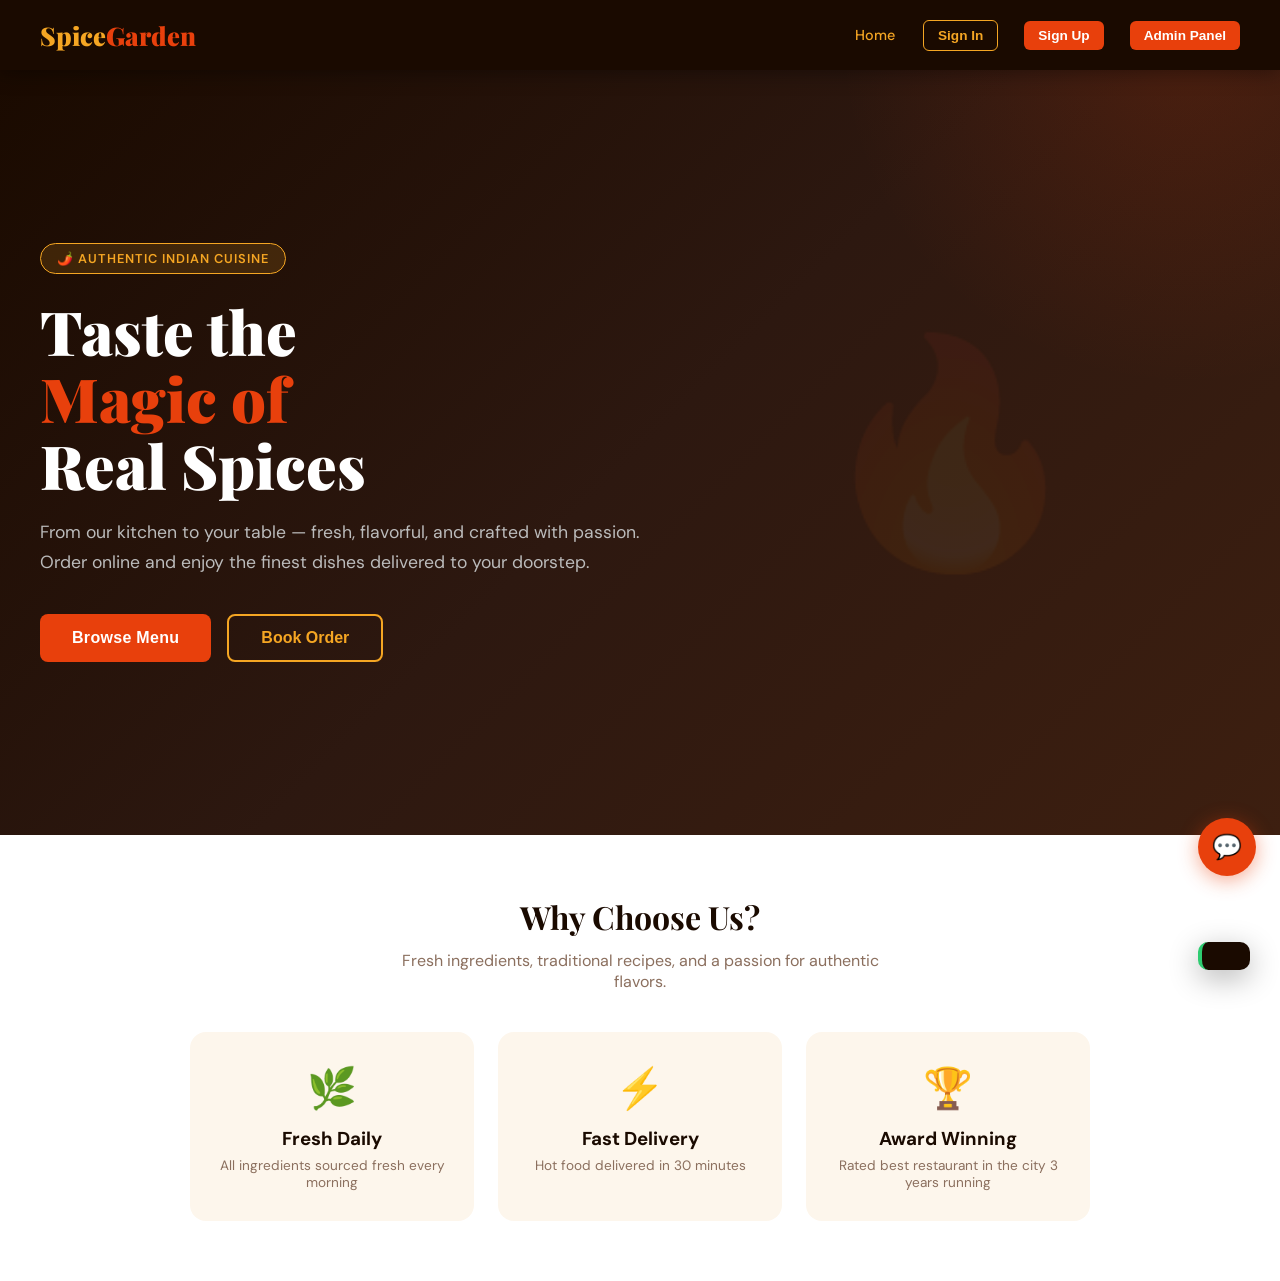
==== index.html @ e22ef355 "Add files via upload" ====
<!DOCTYPE html>
<html lang="en">
<head>
<meta charset="UTF-8">
<meta name="viewport" content="width=device-width, initial-scale=1.0">
<title>Spice Garden Restaurant</title>
<link href="https://fonts.googleapis.com/css2?family=Playfair+Display:wght@400;700;900&family=DM+Sans:wght@300;400;500;600&display=swap" rel="stylesheet">
<!-- ===== SUPABASE ===== -->
<script src="https://cdn.jsdelivr.net/npm/@supabase/supabase-js@2"></script>
<!-- ===== RAZORPAY (Test Mode payments: UPI, Card, Net Banking) ===== -->
<script src="https://checkout.razorpay.com/v1/checkout.js"></script>
<script src="core.js"></script>
<link rel="stylesheet" href="styles.css">

<!-- ===== SUPABASE ALREADY LOADED ABOVE ===== -->

</head>
<body>

<!-- ====== CUSTOMER SITE ====== -->
<div id="customerSite">

  <!-- ===== FLOATING WEB CHAT ===== -->
  <div id="webchatWindow" class="webchat-window">
    <div class="webchat-header">
      <div class="webchat-header-info">
        <div class="webchat-avatar">🌶️</div>
        <div>
          <div class="webchat-title">SpiceGarden Support</div>
          <div class="webchat-sub">● Online — Typically replies in minutes</div>
        </div>
      </div>
      <button class="webchat-close" onclick="toggleWebChat()">✕</button>
    </div>
    <div class="webchat-messages" id="webchatMessages"></div>
    <div class="webchat-input-row" id="webchatInputRow">
      <input type="text" class="webchat-input" id="webchatInput"
        placeholder="Type a message..." onkeydown="if(event.key==='Enter')sendWebChat()">
      <button class="webchat-send" onclick="sendWebChat()">➤</button>
    </div>
  </div>
  <button class="webchat-btn" id="webchatBtn" onclick="toggleWebChat()" title="Chat with us">
    💬
    <span class="webchat-badge" id="webchatBadge"></span>
  </button>
  <nav>
    <div class="logo">Spice<span>Garden</span></div>
    <!-- Mobile hamburger button -->
    <button id="siteNavToggle" onclick="toggleSiteNav()" style="display:none;background:none;border:none;color:var(--gold);font-size:1.6rem;cursor:pointer;padding:4px 8px;line-height:1;">☰</button>
    <div class="nav-links" id="siteNavLinks" style="display:flex;align-items:center;gap:8px;flex-wrap:nowrap;">
      <a onclick="showPage('home');closeSiteNav()" class="active" id="navHome" style="white-space:nowrap;">Home</a>
      <!-- Guest buttons -->
      <div id="navGuestBtns" style="display:flex;align-items:center;gap:6px;flex-wrap:nowrap;">
        <button class="nav-btn" style="background:transparent;border:1px solid var(--gold);color:var(--gold);white-space:nowrap;padding:7px 14px;" onclick="openAuthModal('signin');closeSiteNav()">Sign In</button>
        <button class="nav-btn" style="white-space:nowrap;padding:7px 14px;" onclick="openAuthModal('signup');closeSiteNav()">Sign Up</button>
        <button class="nav-btn" style="white-space:nowrap;padding:7px 14px;" onclick="openAdminLogin();closeSiteNav()">Admin Panel</button>
      </div>
      <!-- Logged in customer -->
      <div id="navCustBtns" style="display:none;align-items:center;gap:6px;flex-wrap:nowrap;">
        <div class="order-nav-wrap" style="position:relative;">
          <button class="nav-btn" onclick="showPage('order');closeSiteNav()" id="navOrder" style="white-space:nowrap;padding:7px 14px;">🛒 Order</button>
          <span class="cart-badge" id="cartBadge">0</span>
        </div>
        <a onclick="showPage('menu');closeSiteNav()" id="navMenu" style="color:var(--gold);cursor:pointer;white-space:nowrap;">Menu</a>
        <a onclick="showPage('support')" id="navSupport" style="color:var(--gold);cursor:pointer;white-space:nowrap;">🎧 Support</a>
        <div class="cust-chip" onclick="showPage('myorders')" style="white-space:nowrap;">
          <span>👤</span><span id="navCustName">Customer</span>
        </div>
        <button class="nav-btn" style="background:transparent;border:1px solid #ccc;color:#ccc;padding:6px 12px;white-space:nowrap;" onclick="custLogout()">Logout</button>
        <button class="nav-btn" style="white-space:nowrap;padding:7px 14px;" onclick="openAdminLogin()">Admin Panel</button>
      </div>
    </div>
  </nav>

  <!-- AUTH MODAL -->
  <div id="authOverlay" style="display:none;" class="auth-overlay" onclick="if(event.target===this)closeAuth()">
    <div class="auth-box">
      <div class="auth-logo">Spice<span>Garden</span> 🌶️</div>
      <p class="auth-sub">Welcome! Please sign in or create an account.</p>
      <div class="auth-tabs">
        <button class="auth-tab active" id="tabSignin" onclick="switchAuthTab('signin')">Sign In</button>
        <button class="auth-tab" id="tabSignup" onclick="switchAuthTab('signup')">Sign Up</button>
      </div>

      <!-- SIGN IN -->
      <div class="auth-form active" id="formSignin">
        <div class="form-group"><label>Mobile Number or Email</label><input type="text" id="siIdentifier" placeholder="Mobile number or email"></div>
        <div class="form-group" style="position:relative;">
          <label>Password</label>
          <input type="password" id="siPassword" placeholder="Your password">
          <span onclick="toggleAuthVis('siPassword',this)" style="position:absolute;right:12px;top:34px;cursor:pointer;">👁️</span>
        </div>
        <div id="siError" style="color:var(--danger);font-size:0.82rem;margin-top:4px;display:none;"></div>
        <div style="text-align:right;margin-bottom:12px;">
          <span onclick="showForgotPassword()" style="color:var(--fire);font-size:0.82rem;cursor:pointer;font-weight:600;">Forgot Password?</span>
        </div>
        <button class="auth-btn" onclick="doCustomerSignIn()">Sign In →</button>
        <div class="auth-link">Don't have an account? <span onclick="switchAuthTab('signup')">Sign Up</span></div>
      </div>

      <!-- FORGOT PASSWORD -->
      <div class="auth-form" id="formForgot">
        <div style="text-align:center;margin-bottom:16px;">
          <div style="font-size:2rem;">🔐</div>
          <div style="font-weight:700;font-size:1rem;margin-top:4px;">Reset Password</div>
          <div style="font-size:0.8rem;color:var(--muted);margin-top:4px;">Enter your registered mobile or email</div>
        </div>

        <!-- Step 1: Find Account -->
        <div id="forgotStep1">
          <div class="form-group">
            <label>Mobile Number or Email</label>
            <input type="text" id="forgotIdentifier" placeholder="Mobile number or email">
          </div>
          <div id="forgotError" style="color:var(--danger);font-size:0.82rem;margin-bottom:8px;display:none;"></div>
          <button class="auth-btn" onclick="forgotFindAccount()">Find Account →</button>
        </div>

        <!-- Step 2: New Password -->
        <div id="forgotStep2" style="display:none;">
          <div style="background:#e8f5e9;border-radius:8px;padding:10px;margin-bottom:14px;font-size:0.82rem;color:#2e7d32;">
            ✅ Account found! Set your new password below.
          </div>
          <div class="form-group" style="position:relative;">
            <label>New Password * (min 6 characters)</label>
            <input type="password" id="forgotNewPass" placeholder="Enter new password">
            <span onclick="toggleAuthVis('forgotNewPass',this)" style="position:absolute;right:12px;top:34px;cursor:pointer;">👁️</span>
          </div>
          <div class="form-group" style="position:relative;">
            <label>Confirm New Password *</label>
            <input type="password" id="forgotConfPass" placeholder="Re-enter new password">
            <span onclick="toggleAuthVis('forgotConfPass',this)" style="position:absolute;right:12px;top:34px;cursor:pointer;">👁️</span>
          </div>
          <div id="forgotStep2Error" style="color:var(--danger);font-size:0.82rem;margin-bottom:8px;display:none;"></div>
          <button class="auth-btn" onclick="forgotResetPassword()">Reset Password →</button>
        </div>

        <div class="auth-link" style="margin-top:12px;">
          <span onclick="switchAuthTab('signin')" style="cursor:pointer;">← Back to Sign In</span>
        </div>
      </div>

      <!-- SIGN UP -->
      <div class="auth-form" id="formSignup">
        <div class="auth-grid">
          <div class="form-group"><label>First Name *</label><input type="text" id="suFirst" placeholder="First name"></div>
          <div class="form-group"><label>Last Name *</label><input type="text" id="suLast" placeholder="Last name"></div>
          <div class="form-group full"><label>Mobile Number *</label><input type="tel" id="suMobile" placeholder="10-digit mobile number"></div>
          <div class="form-group full">
            <label>WhatsApp Number</label>
            <input type="tel" id="suWhatsapp" placeholder="WhatsApp (if different from mobile)">
            <label style="display:flex;align-items:center;gap:6px;margin-top:6px;font-weight:400;font-size:0.82rem;cursor:pointer;">
              <input type="checkbox" id="suSameWA" onchange="if(this.checked)document.getElementById('suWhatsapp').value=document.getElementById('suMobile').value;"> Same as mobile
            </label>
          </div>
          <div class="form-group full"><label>Email ID *</label><input type="email" id="suEmail" placeholder="your@email.com"></div>
          <div class="form-group full">
            <label style="font-weight:700;">🏠 Permanent Address *</label>
          </div>
          <div class="form-group full">
            <label>Address Line *</label>
            <input type="text" id="suAddrLine" placeholder="House no., Street, Area..." 
              style="width:100%;padding:10px;border:2px solid #e8d5c8;border-radius:8px;font-family:inherit;font-size:0.9rem;box-sizing:border-box;">
          </div>
          <div class="form-group">
            <label>Place/Locality *</label>
            <input type="text" id="suAddrPlace" placeholder="Locality/Area"
              style="width:100%;padding:10px;border:2px solid #e8d5c8;border-radius:8px;font-family:inherit;font-size:0.9rem;box-sizing:border-box;">
          </div>
          <div class="form-group">
            <label>City/District *</label>
            <input type="text" id="suAddrCity" placeholder="City or District"
              style="width:100%;padding:10px;border:2px solid #e8d5c8;border-radius:8px;font-family:inherit;font-size:0.9rem;box-sizing:border-box;">
          </div>
          <div class="form-group">
            <label>State *</label>
            <input type="text" id="suAddrState" placeholder="State"
              style="width:100%;padding:10px;border:2px solid #e8d5c8;border-radius:8px;font-family:inherit;font-size:0.9rem;box-sizing:border-box;">
          </div>
          <div class="form-group">
            <label>PIN Code *</label>
            <input type="text" id="suAddrPin" placeholder="6-digit PIN" maxlength="6"
              style="width:100%;padding:10px;border:2px solid #e8d5c8;border-radius:8px;font-family:inherit;font-size:0.9rem;box-sizing:border-box;">
          </div>
          <div class="form-group full">
            <label>Country *</label>
            <input type="text" id="suAddrCountry" value="India"
              style="width:100%;padding:10px;border:2px solid #e8d5c8;border-radius:8px;font-family:inherit;font-size:0.9rem;box-sizing:border-box;">
          </div>
          <input type="hidden" id="suAddress">
          <div class="form-group full" style="position:relative;">
            <label>Password * (min 6 characters)</label>
            <input type="password" id="suPassword" placeholder="Create a password">
            <span onclick="toggleAuthVis('suPassword',this)" style="position:absolute;right:12px;top:34px;cursor:pointer;">👁️</span>
          </div>
          <div class="form-group full" style="position:relative;">
            <label>Confirm Password *</label>
            <input type="password" id="suConfirm" placeholder="Re-enter password">
            <span onclick="toggleAuthVis('suConfirm',this)" style="position:absolute;right:12px;top:34px;cursor:pointer;">👁️</span>
          </div>
        </div>
        <div id="suError" style="color:var(--danger);font-size:0.82rem;margin-top:4px;display:none;"></div>
        <button class="auth-btn" onclick="doCustomerSignUp()">Create Account →</button>
        <div class="auth-link">Already have an account? <span onclick="switchAuthTab('signin')">Sign In</span></div>
      </div>
    </div>
  </div>

  <!-- MY ORDERS PAGE -->
  <div id="myordersPage" class="page">
    <div class="page-header">
      <h2>My Orders</h2>
      <p>Track your current and past orders</p>
    </div>
    <div class="track-wrap" id="myOrdersList"></div>
  </div>

  <!-- SUPPORT PAGE (Customer) -->
  <div id="supportPage" class="page">
    <div class="page-header">
      <h2>🎧 Help & Support</h2>
      <p>Raise a complaint, inquiry or check your existing tickets</p>
    </div>
    <div style="max-width:800px;margin:0 auto;padding:0 20px 40px;">
      <!-- Tabs -->
      <div class="p5-tabs" style="margin-bottom:24px;">
        <button class="p5-tab active" onclick="showCustSupportTab('complaint')" id="custTabComplaint">😤 Complaint</button>
        <button class="p5-tab" onclick="showCustSupportTab('inquiry')" id="custTabInquiry">💬 Inquiry</button>
        <button class="p5-tab" onclick="showCustSupportTab('mytickets')" id="custTabMyTickets">🎫 My Tickets</button>
      </div>

      <!-- COMPLAINT FORM -->
      <div class="p5-sub active" id="custSub-complaint">
        <div class="p5-form-card">
          <h3 style="font-size:1rem;font-weight:700;margin-bottom:4px;">😤 Submit a Complaint</h3>
          <p style="font-size:0.82rem;color:var(--muted);margin-bottom:18px;">Tell us what went wrong — we'll fix it fast.</p>
          <div style="display:grid;gap:14px;">
            <div class="form-group">
              <label>Related Order ID <span style="color:var(--muted);font-weight:400;">(optional)</span></label>
              <select id="compOrderId" class="form-input" style="width:100%;"></select>
            </div>
            <div class="form-group">
              <label>Complaint Type *</label>
              <select id="compType" class="form-input" style="width:100%;">
                <option value="">-- Select Type --</option>
                <option>Wrong Item Delivered</option>
                <option>Missing Item</option>
                <option>Quality Issue</option>
                <option>Late Delivery</option>
                <option>Packaging Issue</option>
                <option>Billing Problem</option>
                <option>Rude Behaviour</option>
                <option>Other</option>
              </select>
            </div>
            <div class="form-group">
              <label>Subject *</label>
              <input type="text" id="compSubject" class="form-input" placeholder="Brief subject..." style="width:100%;">
            </div>
            <div class="form-group">
              <label>Describe your issue *</label>
              <textarea id="compDesc" class="form-input" rows="4" placeholder="Please describe in detail..." style="width:100%;resize:vertical;"></textarea>
            </div>
            <div class="form-group">
              <label>Priority</label>
              <select id="compPriority" class="form-input" style="width:100%;">
                <option value="medium">Medium</option>
                <option value="high">High</option>
                <option value="critical">Critical / Urgent</option>
                <option value="low">Low</option>
              </select>
            </div>
          </div>
          <div style="margin-top:18px;">
            <button onclick="submitCustomerTicket('complaint')" style="background:var(--fire);color:#fff;border:none;padding:12px 28px;border-radius:10px;font-weight:700;cursor:pointer;font-size:0.9rem;width:100%;">🚀 Submit Complaint</button>
          </div>
        </div>
      </div>

      <!-- INQUIRY FORM -->
      <div class="p5-sub" id="custSub-inquiry">
        <div class="p5-form-card">
          <h3 style="font-size:1rem;font-weight:700;margin-bottom:4px;">💬 Send an Inquiry</h3>
          <p style="font-size:0.82rem;color:var(--muted);margin-bottom:18px;">Questions, special requests, or feedback — we're here!</p>
          <div style="display:grid;gap:14px;">
            <div class="form-group">
              <label>Inquiry Type *</label>
              <select id="inqType" class="form-input" style="width:100%;">
                <option value="">-- Select Type --</option>
                <option>Menu Query</option>
                <option>Delivery Query</option>
                <option>Special Request / Customization</option>
                <option>Bulk / Catering Order</option>
                <option>Feedback</option>
                <option>General Query</option>
              </select>
            </div>
            <div class="form-group">
              <label>Subject *</label>
              <input type="text" id="inqSubject" class="form-input" placeholder="What's your query about?" style="width:100%;">
            </div>
            <div class="form-group">
              <label>Message *</label>
              <textarea id="inqDesc" class="form-input" rows="4" placeholder="Type your inquiry..." style="width:100%;resize:vertical;"></textarea>
            </div>
          </div>
          <div style="margin-top:18px;">
            <button onclick="submitCustomerTicket('inquiry')" style="background:#3498db;color:#fff;border:none;padding:12px 28px;border-radius:10px;font-weight:700;cursor:pointer;font-size:0.9rem;width:100%;">📨 Send Inquiry</button>
          </div>
        </div>
      </div>

      <!-- MY TICKETS -->
      <div class="p5-sub" id="custSub-mytickets">
        <div id="custTicketsList"></div>
      </div>
    </div>
  </div>

  <!-- HOME -->
  <div id="homePage" class="page active">
    <div class="hero">
      <div class="hero-content">
        <div class="hero-badge">🌶️ Authentic Indian Cuisine</div>
        <h1>Taste the<br><span>Magic of</span><br>Real Spices</h1>
        <p>From our kitchen to your table — fresh, flavorful, and crafted with passion. Order online and enjoy the finest dishes delivered to your doorstep.</p>
        <div class="hero-btns">
          <button class="btn-primary" onclick="custMenuClick()">Browse Menu</button>
          <button class="btn-outline" onclick="custOrderClick()">Book Order</button>
        </div>
      </div>
    </div>
    <div style="padding:60px 40px; text-align:center; background:#fff;">
      <h2 style="font-family:'Playfair Display',serif;font-size:2rem;margin-bottom:12px;">Why Choose Us?</h2>
      <p style="color:var(--muted);max-width:500px;margin:0 auto 40px;">Fresh ingredients, traditional recipes, and a passion for authentic flavors.</p>
      <div style="display:grid;grid-template-columns:repeat(auto-fit,minmax(200px,1fr));gap:24px;max-width:900px;margin:0 auto;">
        <div style="padding:30px 20px;border-radius:16px;background:var(--cream);">
          <div style="font-size:2.5rem;margin-bottom:12px;">🌿</div>
          <h3 style="font-weight:700;margin-bottom:6px;">Fresh Daily</h3>
          <p style="font-size:0.85rem;color:var(--muted);">All ingredients sourced fresh every morning</p>
        </div>
        <div style="padding:30px 20px;border-radius:16px;background:var(--cream);">
          <div style="font-size:2.5rem;margin-bottom:12px;">⚡</div>
          <h3 style="font-weight:700;margin-bottom:6px;">Fast Delivery</h3>
          <p style="font-size:0.85rem;color:var(--muted);">Hot food delivered in 30 minutes</p>
        </div>
        <div style="padding:30px 20px;border-radius:16px;background:var(--cream);">
          <div style="font-size:2.5rem;margin-bottom:12px;">🏆</div>
          <h3 style="font-weight:700;margin-bottom:6px;">Award Winning</h3>
          <p style="font-size:0.85rem;color:var(--muted);">Rated best restaurant in the city 3 years running</p>
        </div>
      </div>
    </div>
  </div>

  <!-- MENU -->
  <div id="menuPage" class="page">
    <div class="page-header">
      <h2>Our Menu</h2>
      <p>Handcrafted dishes made with love and tradition</p>
    </div>
    <!-- Feature 7: Menu Search Bar -->
    <div style="max-width:700px;margin:0 auto 20px;padding:0 20px;">
      <div style="position:relative;">
        <span style="position:absolute;left:14px;top:50%;transform:translateY(-50%);font-size:1.1rem;">🔍</span>
        <input type="text" id="menuSearchInput" placeholder="Search dishes, e.g. Biryani, Paneer..." oninput="filterMenu()"
          style="width:100%;padding:13px 14px 13px 42px;border:2px solid #e8d5c8;border-radius:12px;font-family:inherit;font-size:0.95rem;box-shadow:0 2px 8px rgba(0,0,0,0.07);transition:border 0.2s;outline:none;"
          onfocus="this.style.borderColor='var(--fire)'" onblur="this.style.borderColor='#e8d5c8'">
      </div>
      <!-- Feature 5: Veg / Non-Veg Filter -->
      <div style="display:flex;gap:8px;margin-top:12px;flex-wrap:wrap;">
        <button onclick="setMenuFilter('all',this)" id="mfAll" style="display:flex;align-items:center;gap:6px;padding:8px 18px;border-radius:20px;border:2px solid var(--fire);background:var(--fire);color:#fff;cursor:pointer;font-weight:700;font-size:0.83rem;font-family:inherit;">🍽️ All</button>
        <button onclick="setMenuFilter('Veg',this)" id="mfVeg" style="display:flex;align-items:center;gap:6px;padding:8px 18px;border-radius:20px;border:2px solid #4caf50;background:#fff;color:#2e7d32;cursor:pointer;font-weight:700;font-size:0.83rem;font-family:inherit;">🟢 Veg</button>
        <button onclick="setMenuFilter('Non-Veg',this)" id="mfNonVeg" style="display:flex;align-items:center;gap:6px;padding:8px 18px;border-radius:20px;border:2px solid #e53935;background:#fff;color:#c62828;cursor:pointer;font-weight:700;font-size:0.83rem;font-family:inherit;">🔴 Non-Veg</button>
        <button onclick="setMenuFilter('bestseller',this)" id="mfBest" style="display:flex;align-items:center;gap:6px;padding:8px 18px;border-radius:20px;border:2px solid var(--gold);background:#fff;color:#b8860b;cursor:pointer;font-weight:700;font-size:0.83rem;font-family:inherit;">⭐ Best Sellers</button>
      </div>
      <!-- Feature 9: Category filter -->
      <div id="menuCatFilters" style="display:flex;gap:6px;margin-top:8px;flex-wrap:wrap;"></div>
    </div>
    <div id="todayMenuBanner"></div>

    <!-- Customer Menu Type Tabs -->
    <div style="display:flex;gap:8px;margin:12px 0;flex-wrap:wrap;">
      <button id="custTab_all" onclick="setCustMenuTab('all')"
        style="padding:9px 20px;border:2px solid var(--fire);border-radius:30px;font-weight:700;cursor:pointer;font-size:0.85rem;background:var(--fire);color:#fff;">
        🍽️ All
      </button>
      <button id="custTab_food" onclick="setCustMenuTab('food')"
        style="padding:9px 20px;border:2px solid #e8d5c8;border-radius:30px;font-weight:700;cursor:pointer;font-size:0.85rem;background:#fff;color:#666;">
        🥘 Food & Beverage
      </button>
      <button id="custTab_liquor" onclick="setCustMenuTab('liquor')"
        style="padding:9px 20px;border:2px solid #e8d5c8;border-radius:30px;font-weight:700;cursor:pointer;font-size:0.85rem;background:#fff;color:#666;">
        🍾 Liquor
      </button>
      <button id="custTab_combo" onclick="setCustMenuTab('combo')"
        style="padding:9px 20px;border:2px solid #e8d5c8;border-radius:30px;font-weight:700;cursor:pointer;font-size:0.85rem;background:#fff;color:#666;">
        🍱 Combo
      </button>
    </div>

    <div id="menuNoResults" style="display:none;text-align:center;padding:50px 20px;color:var(--muted);">
      <div style="font-size:3rem;margin-bottom:12px;">🔍</div>
      <p>No dishes found. Try a different search!</p>
    </div>
    <div class="menu-grid" id="menuGrid"></div>
  </div>

  <!-- ORDER -->
  <div id="orderPage" class="page">
    <div class="page-header">
      <h2>Place Your Order</h2>
      <p>Fill in your details and we'll get it ready</p>
    </div>
    <div class="order-section">
      <div class="cart-summary" id="cartSummary">
        <h3>🛒 Your Order</h3>
        <div id="cartItems"><p style="color:var(--muted);font-size:0.85rem;">No items added yet. Go to Menu to add items.</p></div>
      </div>
      <div class="form-grid">
        <div class="form-group">
          <label>First Name *</label>
          <input type="text" id="custFirstName" class="form-inp" placeholder="Enter first name" style="width:100%;padding:10px 14px;border:2px solid #e8d5c8;border-radius:8px;font-family:inherit;font-size:0.9rem;box-sizing:border-box;">
        </div>
        <div class="form-group">
          <label>Last Name *</label>
          <input type="text" id="custLastName" class="form-inp" placeholder="Enter last name" style="width:100%;padding:10px 14px;border:2px solid #e8d5c8;border-radius:8px;font-family:inherit;font-size:0.9rem;box-sizing:border-box;">
        </div>
        <div class="form-group">
          <label>Mobile Number *</label>
          <input type="tel" id="custMobile" placeholder="10-digit number">
        </div>
        <div class="form-group">
          <label>WhatsApp Number *</label>
          <div style="position:relative;">
            <span style="position:absolute;left:12px;top:50%;transform:translateY(-50%);font-size:1rem;">💬</span>
            <input type="tel" id="custWhatsapp" placeholder="WhatsApp number" style="padding-left:36px;">
          </div>
          <span style="font-size:0.75rem;color:var(--muted);margin-top:2px;">Enter if different from mobile number</span>
          <label style="display:flex;align-items:center;gap:6px;margin-top:6px;font-weight:400;cursor:pointer;">
            <input type="checkbox" id="sameAsMobile" onchange="toggleSameNumber(this)"> Same as mobile number
          </label>
        </div>
        <div class="form-group full">
          <label>Email ID *</label>
          <input type="email" id="custEmail" placeholder="your@email.com">
        </div>
        <div class="form-group">
          <label>Order Type</label>
          <select id="orderType" onchange="handleOrderTypeChange(this.value)">
            <option value="Home Delivery">🚴 Home Delivery</option>
            <option value="Dine-In">🪑 Dine-In</option>
            <option value="Takeaway">🥡 Takeaway</option>
          </select>
        </div>
        <div class="form-group full" id="addressRow">
          <label style="font-weight:700;font-size:0.9rem;">📍 Delivery Address <span style="color:var(--fire);">*</span></label>
          <div style="font-size:0.75rem;color:var(--muted);margin-bottom:8px;">Required for Home Delivery only</div>
          
          <div style="display:grid;grid-template-columns:1fr;gap:10px;">
            <div>
              <label style="font-size:0.82rem;font-weight:600;">Address Line *</label>
              <input type="text" id="custAddrLine" class="form-inp" 
                placeholder="House no., Street, Area..." 
                style="width:100%;padding:10px 14px;border:2px solid #e8d5c8;border-radius:8px;font-family:inherit;font-size:0.9rem;box-sizing:border-box;">
            </div>
            <div style="display:grid;grid-template-columns:1fr 1fr;gap:10px;">
              <div>
                <label style="font-size:0.82rem;font-weight:600;">Place/Locality *</label>
                <input type="text" id="custAddrPlace" class="form-inp"
                  placeholder="Locality/Area"
                  style="width:100%;padding:10px 14px;border:2px solid #e8d5c8;border-radius:8px;font-family:inherit;font-size:0.9rem;box-sizing:border-box;">
              </div>
              <div>
                <label style="font-size:0.82rem;font-weight:600;">City/District *</label>
                <input type="text" id="custAddrCity" class="form-inp"
                  placeholder="City or District"
                  style="width:100%;padding:10px 14px;border:2px solid #e8d5c8;border-radius:8px;font-family:inherit;font-size:0.9rem;box-sizing:border-box;">
              </div>
              <div>
                <label style="font-size:0.82rem;font-weight:600;">State *</label>
                <input type="text" id="custAddrState" class="form-inp"
                  placeholder="State"
                  style="width:100%;padding:10px 14px;border:2px solid #e8d5c8;border-radius:8px;font-family:inherit;font-size:0.9rem;box-sizing:border-box;">
              </div>
              <div>
                <label style="font-size:0.82rem;font-weight:600;">PIN Code *</label>
                <input type="text" id="custAddrPin" class="form-inp"
                  placeholder="6-digit PIN"
                  maxlength="6" pattern="[0-9]{6}"
                  style="width:100%;padding:10px 14px;border:2px solid #e8d5c8;border-radius:8px;font-family:inherit;font-size:0.9rem;box-sizing:border-box;">
              </div>
            </div>
            <div>
              <label style="font-size:0.82rem;font-weight:600;">Country *</label>
              <input type="text" id="custAddrCountry" class="form-inp"
                value="India"
                style="width:100%;padding:10px 14px;border:2px solid #e8d5c8;border-radius:8px;font-family:inherit;font-size:0.9rem;box-sizing:border-box;">
            </div>
          </div>
          <!-- Hidden combined address for backward compatibility -->
          <input type="hidden" id="custAddress">
        </div>

        <!-- DINE-IN BOOKING SECTION -->
        <div class="dine-in-section full" id="dineInSection">
          <div class="dine-in-title">🪑 Table Reservation</div>

          <!-- STEP 1: Date & Guests -->
          <div style="background:#f4f1ee;border-radius:12px;padding:14px;margin-bottom:14px;">
            <div style="font-size:0.78rem;font-weight:700;color:var(--muted);text-transform:uppercase;letter-spacing:0.5px;margin-bottom:10px;">Step 1 — Select Date</div>
            <div style="display:grid;grid-template-columns:1fr 1fr;gap:12px;">
              <div class="form-group" style="margin:0;">
                <label>Date *</label>
                <input type="date" id="dineInDate" class="form-input" min=""
                  onchange="onDineInDateChange()">
              </div>
              <div class="form-group" style="margin:0;">
                <label>No. of Guests *</label>
                <input type="number" id="dineInGuests" placeholder="2" min="1" max="20">
              </div>
              <div class="form-group" style="grid-column:1/-1;margin:0;">
                <label>Special Request</label>
                <input type="text" id="dineInRequest" placeholder="Birthday, Anniversary, Allergy info...">
              </div>
            </div>
          </div>

          <!-- STEP 2: Table Select (show after date) -->
          <div id="dineInStep2" style="display:none;">
            <div style="background:#f4f1ee;border-radius:12px;padding:14px;margin-bottom:14px;">
              <div style="font-size:0.78rem;font-weight:700;color:var(--muted);text-transform:uppercase;letter-spacing:0.5px;margin-bottom:10px;">Step 2 — Select Table</div>
              <!-- Legend -->
              <div class="dine-in-legend" style="margin-bottom:10px;">
                <div class="dine-in-leg"><div class="dine-in-leg-dot" style="background:#4caf50;"></div> Available</div>
                <div class="dine-in-leg"><div class="dine-in-leg-dot" style="background:#f44336;"></div> Unavailable</div>
                <div class="dine-in-leg"><div class="dine-in-leg-dot" style="background:var(--fire);"></div> Selected</div>
              </div>
              <!-- Filter -->
              <div style="display:flex;gap:6px;flex-wrap:wrap;margin-bottom:12px;" id="tableFilterBtns">
                <button onclick="filterTablePicker('all',this)" class="chip active" style="font-size:0.78rem;padding:5px 12px;border-radius:20px;border:1px solid var(--border);background:var(--fire);color:#fff;cursor:pointer;">All</button>
                <button onclick="filterTablePicker('Indoor',this)" class="chip" style="font-size:0.78rem;padding:5px 12px;border-radius:20px;border:1px solid var(--border);background:#fff;color:var(--muted);cursor:pointer;">Indoor</button>
                <button onclick="filterTablePicker('Outdoor',this)" class="chip" style="font-size:0.78rem;padding:5px 12px;border-radius:20px;border:1px solid var(--border);background:#fff;color:var(--muted);cursor:pointer;">Outdoor</button>
                <button onclick="filterTablePicker('VIP',this)" class="chip" style="font-size:0.78rem;padding:5px 12px;border-radius:20px;border:1px solid var(--border);background:#fff;color:var(--muted);cursor:pointer;">VIP</button>
                <button onclick="filterTablePicker('Terrace',this)" class="chip" style="font-size:0.78rem;padding:5px 12px;border-radius:20px;border:1px solid var(--border);background:#fff;color:var(--muted);cursor:pointer;">Terrace</button>
              </div>
              <!-- Table Grid -->
              <div class="table-picker-grid" id="tablePickerGrid">
                <div style="text-align:center;padding:20px;color:var(--muted);grid-column:1/-1;">Select a date first...</div>
              </div>
            </div>
          </div>

          <!-- STEP 3: Time Slot Select (show after table selected) -->
          <div id="dineInStep3" style="display:none;">
            <div style="background:#f4f1ee;border-radius:12px;padding:14px;margin-bottom:14px;">
              <div style="font-size:0.78rem;font-weight:700;color:var(--muted);text-transform:uppercase;letter-spacing:0.5px;margin-bottom:10px;">Step 3 — Select Time Slot</div>
              <div id="timeSlotPicker"></div>
            </div>
          </div>

          <!-- Summary -->
          <div id="selectedTableInfo" style="display:none;background:#fff3e0;border-radius:12px;padding:14px;border:2px solid var(--fire);margin-top:8px;">
            <div style="font-weight:700;color:var(--fire);margin-bottom:8px;">✅ Reservation Summary</div>
            <div id="selectedTableDetail" style="font-size:0.85rem;color:var(--dark);"></div>
          </div>

          <!-- Hidden fields for order submission -->
          <input type="hidden" id="dineInTime" value="">
        </div>

        <div class="form-group" id="paymentMethodRow">
          <label>💳 Payment Method</label>
          <div style="display:grid;grid-template-columns:1fr 1fr;gap:8px;margin-top:6px;" id="payMethodCards">
            <label onclick="selectPayMethod('Cash on Delivery',this)" style="display:flex;align-items:center;gap:10px;padding:12px;border:2px solid #e8d5c8;border-radius:10px;cursor:pointer;transition:all 0.2s;background:#fff;" id="pm-cash">
              <span style="font-size:1.5rem;">💵</span>
              <div><div style="font-weight:700;font-size:0.88rem;">Cash</div><div style="font-size:0.72rem;color:var(--muted);">Pay on delivery</div></div>
            </label>
            <label onclick="selectPayMethod('UPI',this)" style="display:flex;align-items:center;gap:10px;padding:12px;border:2px solid #e8d5c8;border-radius:10px;cursor:pointer;transition:all 0.2s;background:#fff;" id="pm-upi">
              <span style="font-size:1.5rem;">📱</span>
              <div><div style="font-weight:700;font-size:0.88rem;">UPI</div><div style="font-size:0.72rem;color:var(--muted);">GPay, PhonePe, Paytm</div></div>
            </label>
            <label onclick="selectPayMethod('Card',this)" style="display:flex;align-items:center;gap:10px;padding:12px;border:2px solid #e8d5c8;border-radius:10px;cursor:pointer;transition:all 0.2s;background:#fff;" id="pm-card">
              <span style="font-size:1.5rem;">💳</span>
              <div><div style="font-weight:700;font-size:0.88rem;">Card</div><div style="font-size:0.72rem;color:var(--muted);">Debit / Credit Card</div></div>
            </label>
            <label onclick="selectPayMethod('Net Banking',this)" style="display:flex;align-items:center;gap:10px;padding:12px;border:2px solid #e8d5c8;border-radius:10px;cursor:pointer;transition:all 0.2s;background:#fff;" id="pm-netbanking">
              <span style="font-size:1.5rem;">🏦</span>
              <div><div style="font-weight:700;font-size:0.88rem;">Net Banking</div><div style="font-size:0.72rem;color:var(--muted);">Online bank transfer</div></div>
            </label>
          </div>
          <input type="hidden" id="payMethod" value="Cash on Delivery">
        </div>
        <!-- Liquor Restriction Banner -->
        <div id="liquorHomeDeliveryBanner" style="display:none;background:#fce4ec;border:2px solid #ef9a9a;border-radius:10px;padding:12px 16px;margin-bottom:8px;">
          <div style="font-weight:800;color:#c62828;font-size:0.9rem;margin-bottom:4px;">🚫 Liquor Home Delivery Restricted</div>
          <div style="font-size:0.82rem;color:#b71c1c;line-height:1.5;">
            Home Delivery of liquor is not available in your region.<br>
            Liquor requests in Special Instructions will not be accepted either.<br>
            For a liquor order, choose <strong>Takeaway or Dine-In</strong>.
          </div>
        </div>

        <div class="form-group full">
          <label>Special Instructions</label>
          <textarea id="custNote" placeholder="Allergies, spice level, special requests..."
            oninput="checkLiquorInNote(this.value)"></textarea>
          <div id="liquorNoteWarn" style="display:none;color:#c62828;font-size:0.78rem;font-weight:600;margin-top:4px;">
            ⚠️ A liquor request in special instructions is not allowed for Home Delivery.
          </div>
        </div>
      </div>
      <button class="submit-order" onclick="submitOrder()">🚀 Place Order</button>
    </div>
  </div>
</div>

<!-- ====== ADMIN LOGIN ====== -->
<div id="adminLoginPage" style="display:none;">
  <div class="admin-login">
    <div class="login-box">
      <h2>Admin Panel</h2>
      <p>Sign in to manage your restaurant</p>
      <div class="form-group">
        <label>Username</label>
        <input type="text" id="loginUser" placeholder="Enter username">
      </div>
      <div class="form-group">
        <label>Password</label>
        <input type="password" id="loginPass" placeholder="Enter password">
      </div>
      <button class="login-btn" onclick="doLogin()">Sign In</button>
      <p style="text-align:center;margin-top:14px;font-size:0.82rem;"><a href="forgot-password.html" style="color:var(--fire);font-weight:600;text-decoration:none;">🔐 Forgot Password?</a></p>
      <p style="margin-top:16px;font-size:0.8rem;color:var(--muted);cursor:pointer;" onclick="showCustomerSite()">← Back to Website</p>
    </div>
  </div>
</div>

<!-- ====== ADMIN DASHBOARD ====== -->
<div id="adminDashboard" style="display:none;">
  <!-- Mobile sidebar overlay -->
  <div class="sidebar-overlay" id="sidebarOverlay" onclick="closeMobileSidebar()"></div>

  <div class="dashboard">
    <!-- Sidebar -->
    <div class="sidebar admin-sidebar" id="adminSidebar">
      <!-- Mobile close button -->
      <button onclick="closeMobileSidebar()" style="display:none;position:absolute;top:10px;right:10px;background:none;border:none;font-size:1.4rem;cursor:pointer;color:var(--muted);" class="mobile-close-btn">✕</button>
      <div class="sidebar-logo">
        Spice<span style="color:var(--fire);">Garden</span>
        <small id="sidebarRole">Admin Panel</small>
      </div>
      <div class="sidebar-menu">
        <div class="sidebar-item active" onclick="showDash('overview')" id="siOverview">
          <span class="icon">📊</span> Overview
        </div>
        <div class="sidebar-item" onclick="showDash('orders')" id="siOrders">
          <span class="icon">🧾</span> Orders
          <span class="notif" id="pendingCount">0</span>
        </div>
        <div class="sidebar-item" onclick="showDash('customers')" id="siCustomers">
          <span class="icon">👥</span> Customers
        </div>
        <div class="sidebar-item" id="siStaff" onclick="showDash('staff')" style="position:relative;">
          <span class="icon">👨‍💼</span> Staff Access
          <span id="pendingStaffBadge" class="notif" style="display:none;background:var(--warning);color:var(--dark);">0</span>
        </div>
        <div class="sidebar-item" id="siMyTeam" onclick="showDash('myteam')" style="display:none;">
          <span class="icon">👥</span> My Team
        </div>
        <div class="sidebar-item" id="siMenu" onclick="showDash('menuMgmt')">
          <span class="icon">🍽️</span> Menu Mgmt
        </div>
        <div class="sidebar-item" id="siInventory" onclick="showDash('inventory')">
          <span class="icon">📦</span> Inventory
        </div>
        <div class="sidebar-item" id="siKDS" onclick="showDash('kds')">
          <span class="icon">🖥️</span> Kitchen Display
          <span class="notif" id="kdsNewBadge" style="display:none;">0</span>
        </div>
        <div class="sidebar-item" id="siTable" onclick="showDash('table')">
          <span class="icon">🪑</span> Table Management
          <span class="notif" id="tableReservBadge" style="display:none;">0</span>
        </div>
        <div class="sidebar-item" id="siEvents" onclick="showDash('events')">
          <span class="icon">🎉</span> Events & Banquets
          <span class="notif" id="eventReminderBadge" style="display:none;">0</span>
        </div>
        <div class="sidebar-item" id="siReports" onclick="showDash('reports')">
          <span class="icon">📊</span> Reports
        </div>
        <div class="sidebar-item" id="siCoupons" onclick="showDash('coupons')">
          <span class="icon">🎟️</span> Coupons
        </div>
        <div class="sidebar-item" id="siLoyalty" onclick="showDash('loyalty')">
          <span class="icon">⭐</span> Loyalty Points
        </div>
        <div class="sidebar-item" id="siAttendance" onclick="showDash('attendance')">
          <span class="icon">🕐</span> Attendance
        </div>
        <div class="sidebar-item" id="siEmpPerf" onclick="showDash('empPerf')">
          <span class="icon">🏆</span> Performance
        </div>
        <div class="sidebar-item" id="siTaskHistory" onclick="showDash('taskHistory')">
          <span class="icon">📋</span> Task History
        </div>
        <div class="sidebar-item" id="siTaskLoad" onclick="showDash('taskLoad')">
          <span class="icon">⚖️</span> Task Load
        </div>
        <div class="sidebar-item" id="siKpi" onclick="showDash('kpi')">
          <span class="icon">📊</span> KPI Dashboard
        </div>
        <div class="sidebar-item" id="siSchedule" onclick="showDash('schedule')">
          <span class="icon">🗓️</span> Staff Scheduling
        </div>
        <div class="sidebar-item" id="siBudget" onclick="showDash('budget')">
          <span class="icon">💰</span> Budget Control
        </div>
        <div class="sidebar-item" id="siAutoReport" onclick="showDash('autoReport')">
          <span class="icon">📋</span> Auto Reports
        </div>
        <div class="sidebar-item" id="siSettings" onclick="showDash('settings')">
          <span class="icon">⚙️</span> Settings
        </div>
        <div class="sidebar-item" id="siSupport" onclick="showDash('support')">
          <span class="icon">🎧</span> Support
          <span id="supportBadge" style="display:none;background:var(--danger);color:#fff;font-size:0.65rem;font-weight:800;padding:1px 6px;border-radius:10px;margin-left:auto;"></span>
        </div>
      </div>
      <div class="sidebar-item" id="siChangePassword" onclick="showDash('password')" style="margin-top:auto;">
        <span class="icon">🔐</span> Change Password
      </div>
      <div class="sidebar-logout" onclick="doLogout()">
        <span>🚪</span> Logout
      </div>
    </div>

    <!-- Main -->
    <div class="main-content">
      <div class="dash-header">
        <div style="display:flex;align-items:center;gap:12px;">
          <!-- Mobile menu toggle -->
          <button class="mobile-menu-btn" onclick="openMobileSidebar()" title="Menu">☰</button>
          <div>
            <h1 id="dashTitle">Dashboard Overview</h1>
            <p id="dashSubtitle">Welcome back! Here is what is happening today.</p>
          </div>
        </div>
        <div class="user-chip">
          <span class="dot"></span>
          <span id="loggedUserChip">Admin</span>
        </div>
      </div>

      <!-- OVERVIEW -->
      <div class="dash-section active" id="sec-overview">
        <div class="stats-grid">
          <div class="stat-card orange">
            <div class="stat-icon">🧾</div>
            <div class="stat-num" id="statTotal">0</div>
            <div class="stat-label">Total Orders</div>
          </div>
          <div class="stat-card gold">
            <div class="stat-icon">⏳</div>
            <div class="stat-num" id="statPending">0</div>
            <div class="stat-label">Pending Orders</div>
          </div>
          <div class="stat-card green">
            <div class="stat-icon">✅</div>
            <div class="stat-num" id="statDelivered">0</div>
            <div class="stat-label">Delivered</div>
          </div>
          <div class="stat-card blue">
            <div class="stat-icon">👥</div>
            <div class="stat-num" id="statCustomers">0</div>
            <div class="stat-label">Customers</div>
          </div>
        </div>
        <div class="table-card">
          <div class="table-head">
            <h3>Recent Orders</h3>
          </div>
          <div style="overflow-x:scroll; overflow-y:auto; max-height:60vh; -webkit-overflow-scrolling:touch;">
            <table id="recentOrdersTable" style="min-width:650px; width:100%; border-collapse:collapse;">
              <colgroup>
                <col style="width:55px">  <!-- S.No. -->
                <col style="width:120px"> <!-- Order ID -->
                <col style="width:150px"> <!-- Customer -->
                <col style="width:200px"> <!-- Items -->
                <col style="width:100px"> <!-- Amount -->
                <col style="width:120px"> <!-- Status -->
              </colgroup>
              <thead style="position:sticky; top:0; z-index:3; background:#faf7f4;">
                <tr>
                  <th style="position:sticky;left:0;z-index:4;background:#faf7f4;border-right:2px solid #e8d5c8;text-align:center;">S.No.</th>
                  <th>Order ID</th><th>Customer</th><th>Items</th><th>Amount</th><th>Status</th>
                </tr>
              </thead>
              <tbody id="recentOrdersBody"></tbody>
            </table>
          </div>
        </div>
      </div>

      <!-- ORDERS -->
      <div class="dash-section" id="sec-orders">
        <div class="filter-bar" style="flex-wrap:wrap;gap:8px;">
          <input type="text" id="orderSearch" placeholder="🔍 Search by name, ID..." oninput="renderOrders()" style="flex:1;min-width:160px;">
          <select id="orderFilter" onchange="renderOrders()">
            <option value="">All Status</option>
            <option>Pending</option><option>Confirmed</option><option>Preparing</option>
            <option>Ready</option><option>Delivered</option><option>Cancelled</option>
          </select>
          <select id="orderTypeFilter" onchange="renderOrders()" style="padding:9px 12px;border:2px solid #e8d5c8;border-radius:8px;font-family:inherit;font-size:0.88rem;">
            <option value="">All Types</option>
            <option value="Home Delivery">🚴 Home Delivery</option>
            <option value="Takeaway">🥡 Takeaway</option>
            <option value="Dine-In">🪑 Dine-In</option>
            <option value="Walk-In">🚶 Walk-In</option>
          </select>
          <select id="orderDateFilter" onchange="handleOrderDateFilter()" style="padding:9px 12px;border:2px solid #e8d5c8;border-radius:8px;font-family:inherit;font-size:0.88rem;">
            <option value="">All Dates</option>
            <option value="today">📅 Today</option>
            <option value="week">📆 This Week</option>
            <option value="month">🗓️ This Month</option>
            <option value="custom">🔧 Custom Range</option>
          </select>
          <button onclick="exportOrdersCSV()" style="background:#27ae60;color:#fff;border:none;padding:9px 16px;border-radius:8px;font-size:0.83rem;font-weight:700;cursor:pointer;">📥 Export CSV</button>
          <button onclick="exportOrdersPDF()" style="background:#c0392b;color:#fff;border:none;padding:9px 16px;border-radius:8px;font-size:0.83rem;font-weight:700;cursor:pointer;">📄 Export PDF</button>
          <label style="background:#1565c0;color:#fff;border:none;padding:9px 16px;border-radius:8px;font-size:0.83rem;font-weight:700;cursor:pointer;">
            📤 Import CSV
            <input type="file" accept=".csv" onchange="importOrdersCSV(event)" style="display:none;">
          </label>
        </div>
        <div id="customDateRange" style="display:none;background:#fff8e1;border:1px solid #ffe082;border-radius:8px;padding:10px 14px;margin-bottom:10px;flex-wrap:wrap;gap:10px;align-items:center;">
          <label style="font-size:0.82rem;font-weight:600;">From: <input type="date" id="orderDateFrom" onchange="renderOrders()" style="padding:6px 10px;border:2px solid #e8d5c8;border-radius:6px;font-family:inherit;margin-left:4px;"></label>
          <label style="font-size:0.82rem;font-weight:600;">To: <input type="date" id="orderDateTo" onchange="renderOrders()" style="padding:6px 10px;border:2px solid #e8d5c8;border-radius:6px;font-family:inherit;margin-left:4px;"></label>
        </div>
        <!-- WORKFLOW ACTION BAR -->
        <div style="display:flex;gap:8px;flex-wrap:wrap;margin-bottom:14px;padding:12px 0;">
          <button onclick="openDistributeOrdersModal()" style="background:#7b1fa2;color:#fff;border:none;padding:9px 16px;border-radius:8px;font-weight:700;cursor:pointer;font-size:0.83rem;">📋 Distribute Orders</button>
          <button onclick="openDelegateAuthorityModal()" style="background:#1565c0;color:#fff;border:none;padding:9px 16px;border-radius:8px;font-weight:700;cursor:pointer;font-size:0.83rem;">👑 Delegate Authority</button>
          <button onclick="openNotificationsPanel()" style="position:relative;background:#f57c00;color:#fff;border:none;padding:9px 16px;border-radius:8px;font-weight:700;cursor:pointer;font-size:0.83rem;">
            🔔 Notifications <span id="notifBadge" style="display:none;position:absolute;top:-6px;right:-6px;background:#c62828;color:#fff;font-size:0.65rem;font-weight:800;width:18px;height:18px;border-radius:50%;align-items:center;justify-content:center;">0</span>
          </button>
        </div>
        <!-- DELIVERY BOYS PANEL -->
        <div style="background:#fff;border-radius:14px;padding:16px;box-shadow:0 2px 12px rgba(0,0,0,0.07);margin-bottom:18px;">
          <div style="display:flex;justify-content:space-between;align-items:center;margin-bottom:12px;">
            <h3 style="font-size:1rem;font-weight:700;">🚴 Delivery Boys <span style="font-size:0.72rem;color:var(--muted);font-weight:400;">(Max 5 tasks per boy · Auto-assign by radius)</span></h3>
            <button onclick="openAddDeliveryBoyModal()" style="background:var(--fire);color:#fff;border:none;padding:7px 14px;border-radius:8px;font-weight:700;cursor:pointer;font-size:0.82rem;">+ Add Boy</button>
          </div>
          <div id="deliveryBoysGrid" style="display:grid;grid-template-columns:repeat(auto-fill,minmax(260px,1fr));gap:10px;"></div>
        </div>
        <div class="table-card">
          <div class="table-head">
            <h3>All Orders</h3>
            <div style="display:flex;align-items:center;gap:8px;">
              <span style="font-size:0.8rem;color:var(--muted);" id="orderCount"></span>
              <button onclick="openColumnManager('orders')" 
                style="background:#e8f0fe;color:#1565c0;border:1px solid #90caf9;padding:5px 12px;border-radius:8px;font-size:0.78rem;font-weight:700;cursor:pointer;">
                ⚙️ Columns
              </button>
            </div>
          </div>
          <div style="overflow-x:scroll; overflow-y:auto; max-height:60vh; -webkit-overflow-scrolling:touch;">
            <table style="min-width:1100px; width:100%; border-collapse:collapse;">
              <colgroup>
                <col style="width:55px">  <!-- S.No. frozen -->
                <col style="width:120px"> <!-- Order ID -->
                <col style="width:150px"> <!-- Customer -->
                <col style="width:120px"> <!-- Mobile -->
                <col style="width:200px"> <!-- Items -->
                <col style="width:90px">  <!-- Total -->
                <col style="width:110px"> <!-- Type -->
                <col style="width:110px"> <!-- Date -->
                <col style="width:130px"> <!-- Status -->
                <col style="width:200px"> <!-- Actions -->
              </colgroup>
              <thead id="ordersTableHead" style="position:sticky; top:0; z-index:3; background:#faf7f4;">
                <tr>
                  <th style="position:sticky; left:0; z-index:4; background:#faf7f4; border-right:2px solid #e8d5c8; text-align:center;">S.No.</th>
                  <th>Order ID</th><th>Customer</th><th>Mobile</th><th>Items</th><th>Total</th><th>Type</th><th>Date</th><th>Status</th><th>Actions</th>
                </tr>
              </thead>
              <tbody id="ordersTableBody"></tbody>
            </table>
          </div>
        </div>
      </div>

      <!-- CUSTOMERS -->
      <div class="dash-section" id="sec-customers">
        <div class="filter-bar" style="flex-wrap:wrap;gap:8px;">
          <input type="text" id="custSearch" placeholder="🔍 Search customers..." oninput="renderCustomers()" style="flex:1;min-width:160px;">
          <select id="custStatusFilter" onchange="renderCustomers()" style="padding:9px 12px;border:2px solid #e8d5c8;border-radius:8px;font-family:inherit;font-size:0.88rem;">
            <option value="">All Customers</option>
            <option value="active">✅ Active</option>
            <option value="blocked">🚫 Blocked</option>
          </select>
          <button onclick="openCustClassSettings()" style="background:#3498db;color:#fff;border:none;padding:9px 14px;border-radius:8px;font-size:0.82rem;font-weight:700;cursor:pointer;">🎖️ Classifications</button>
        </div>
        <div class="table-card">
          <div class="table-head">
            <h3>Customer Records</h3>
            <div style="display:flex;gap:6px;flex-wrap:wrap;align-items:center;">
              <button onclick="openColumnManager('customers')" 
                style="background:#e8f0fe;color:#1565c0;border:1px solid #90caf9;padding:5px 12px;border-radius:8px;font-size:0.78rem;font-weight:700;cursor:pointer;">
                ⚙️ Columns
              </button>
              <button onclick="exportCustomersCSV()" style="background:#27ae60;color:#fff;border:none;padding:6px 14px;border-radius:8px;font-size:0.8rem;font-weight:700;cursor:pointer;">📥 Export</button>
              <button onclick="exportCustomersPDF()" style="background:#c0392b;color:#fff;border:none;padding:6px 14px;border-radius:8px;font-size:0.8rem;font-weight:700;cursor:pointer;">📄 PDF</button>
              <label style="background:#1565c0;color:#fff;border:none;padding:6px 14px;border-radius:8px;font-size:0.8rem;font-weight:700;cursor:pointer;">
                📤 Import
                <input type="file" accept=".csv" onchange="importCustomersCSV(event)" style="display:none;">
              </label>
              <button onclick="setCustPeriod('')" id="custPeriodAll"
                style="padding:6px 14px;border-radius:20px;border:2px solid var(--fire);background:var(--fire);color:#fff;font-weight:700;font-size:0.8rem;cursor:pointer;">
                All
              </button>
              <button onclick="setCustPeriod('weekly')" id="custPeriodWeekly"
                style="padding:6px 14px;border-radius:20px;border:2px solid #e8d5c8;background:#fff;font-weight:700;font-size:0.8rem;cursor:pointer;">
                📅 Weekly
              </button>
              <button onclick="setCustPeriod('monthly')" id="custPeriodMonthly"
                style="padding:6px 14px;border-radius:20px;border:2px solid #e8d5c8;background:#fff;font-weight:700;font-size:0.8rem;cursor:pointer;">
                🗓️ Monthly
              </button>
              <button onclick="setCustPeriod('yearly')" id="custPeriodYearly"
                style="padding:6px 14px;border-radius:20px;border:2px solid #e8d5c8;background:#fff;font-weight:700;font-size:0.8rem;cursor:pointer;">
                📈 Yearly
              </button>
            </div>
          </div>
          <div style="overflow-x:scroll; overflow-y:auto; max-height:60vh; -webkit-overflow-scrolling:touch;">
            <table style="min-width:1000px; width:100%; border-collapse:collapse;">
              <colgroup>
                <col style="width:55px">  <!-- S.No. frozen -->
                <col style="width:160px"> <!-- Name -->
                <col style="width:120px"> <!-- Mobile -->
                <col style="width:170px"> <!-- Email -->
                <col style="width:80px">  <!-- Orders -->
                <col style="width:110px"> <!-- Total Spent -->
                <col style="width:100px"> <!-- Class -->
                <col style="width:100px"> <!-- Status -->
                <col style="width:120px"> <!-- Action -->
              </colgroup>
              <thead id="customersTableHead" style="position:sticky; top:0; z-index:3; background:#faf7f4;">
                <tr>
                  <th style="position:sticky; left:0; z-index:4; background:#faf7f4; border-right:2px solid #e8d5c8; text-align:center;">S.No.</th>
                  <th>Name</th><th>Mobile</th><th>Email</th><th>Orders</th><th>Total Spent</th><th>Class</th><th>Status</th><th>Action</th>
                </tr>
              </thead>
              <tbody id="customersTableBody"></tbody>
            </table>
          </div>
        </div>
      </div>

      <!-- STAFF -->
      <div class="dash-section" id="sec-staff">
        <div style="display:flex;justify-content:space-between;align-items:center;margin-bottom:12px;flex-wrap:wrap;gap:10px;">
          <p style="color:var(--muted);font-size:0.9rem;">Manage staff accounts and their permissions</p>
          <div style="display:flex;gap:8px;">
            <button onclick="openManageTemplates()" style="background:#f0f7ff;color:#1a6fa8;border:2px solid #bee3f8;padding:9px 16px;border-radius:8px;font-weight:700;cursor:pointer;font-size:0.83rem;">📋 Templates</button>
            <button class="add-staff-btn" onclick="openAddStaff()" id="addStaffHeaderBtn">+ Add Staff</button>
          </div>
        </div>
        <div id="staffSecurityNote" style="display:none;background:#fff3e0;border:1px solid #ffe082;border-radius:8px;padding:10px 14px;margin-bottom:16px;font-size:0.82rem;color:#e65100;">
          🔒 <b>Note:</b> You can only manage other staff members. Your own profile will not appear here nor can you change your own permissionsr own permissions.
        </div>
        <!-- Pending Approvals Section -->
        <div id="pendingApprovalSection" style="display:none;margin-bottom:20px;">
          <div style="background:#fff;border-radius:12px;overflow:hidden;box-shadow:0 2px 12px rgba(0,0,0,0.08);border-left:4px solid var(--warning);">
            <div style="padding:14px 18px;background:#fff8e1;display:flex;align-items:center;justify-content:space-between;">
              <div style="display:flex;align-items:center;gap:10px;">
                <span style="font-size:1.2rem;">⏳</span>
                <div>
                  <div style="font-weight:700;font-size:0.95rem;">Pending Approvals</div>
                  <div style="font-size:0.78rem;color:var(--muted);">These employees are awaiting approval</div>
                </div>
              </div>
              <span id="pendingCountBadge" style="background:var(--warning);color:#fff;padding:4px 12px;border-radius:20px;font-weight:700;font-size:0.85rem;">0</span>
            </div>
            <div id="pendingStaffList" style="padding:14px 18px;"></div>
          </div>
        </div>
        <div class="staff-grid" id="staffGrid"></div>
      </div>

      <!-- PASSWORD RESET -->
      <div class="dash-section" id="sec-password">
        <div style="max-width:460px;margin:0 auto;">
          <div class="table-card" style="padding:32px;">
            <!-- User info -->
            <div style="display:flex;align-items:center;gap:14px;margin-bottom:24px;padding-bottom:20px;border-bottom:1px solid #f0ebe5;">
              <div style="width:52px;height:52px;border-radius:50%;background:var(--fire);display:flex;align-items:center;justify-content:center;color:#fff;font-size:1.4rem;font-weight:700;" id="passUserAvatar">A</div>
              <div>
                <div style="font-weight:700;font-size:1rem;" id="passUserName">Admin</div>
                <div style="font-size:0.8rem;color:var(--muted);" id="passUserRole">Administrator</div>
              </div>
            </div>

            <h3 style="font-family:Playfair Display,serif;font-size:1.4rem;margin-bottom:6px;">🔐 Change Password</h3>
            <p style="color:var(--muted);font-size:0.85rem;margin-bottom:24px;">Update your login password</p>

            <!-- Success message -->
            <div id="passSuccessMsg" style="display:none;background:#e8f5e9;border:1px solid #a5d6a7;border-radius:8px;padding:12px 16px;margin-bottom:16px;font-size:0.88rem;color:#2e7d32;">
              ✅ Password updated successfully! Please use your new password next time.
            </div>

            <div class="form-group" style="margin-bottom:16px;">
              <label>Current Password *</label>
              <div style="position:relative;">
                <input type="password" id="oldPass" placeholder="Enter current password">
                <span onclick="togglePassVis('oldPass',this)" style="position:absolute;right:12px;top:50%;transform:translateY(-50%);cursor:pointer;font-size:1rem;">👁️</span>
              </div>
            </div>
            <div class="form-group" style="margin-bottom:16px;">
              <label>New Password *</label>
              <div style="position:relative;">
                <input type="password" id="newPass" placeholder="Minimum 6 characters">
                <span onclick="togglePassVis('newPass',this)" style="position:absolute;right:12px;top:50%;transform:translateY(-50%);cursor:pointer;font-size:1rem;">👁️</span>
              </div>
            </div>
            <div class="form-group" style="margin-bottom:8px;">
              <label>New Password Confirm *</label>
              <div style="position:relative;">
                <input type="password" id="confirmPass" placeholder="Re-enter new password">
                <span onclick="togglePassVis('confirmPass',this)" style="position:absolute;right:12px;top:50%;transform:translateY(-50%);cursor:pointer;font-size:1rem;">👁️</span>
              </div>
            </div>

            <!-- Password strength -->
            <div id="passStrength" style="margin-bottom:20px;font-size:0.78rem;"></div>

            <button onclick="changePassword()" style="width:100%;background:var(--fire);color:#fff;border:none;padding:14px;border-radius:10px;font-size:1rem;font-weight:700;cursor:pointer;transition:background 0.2s;">
              🔐 Update Password
            </button>

            <p style="font-size:0.78rem;color:var(--muted);text-align:center;margin-top:14px;">
              You will need to log in again after changing password
            </p>

            <!-- Security Question Setup -->
            <div style="margin-top:28px;padding-top:20px;border-top:1px solid #f0ebe5;">
              <p style="font-size:0.9rem;font-weight:700;margin-bottom:4px;">🛡️ Security Question Setup</p>
              <p style="font-size:0.8rem;color:var(--muted);margin-bottom:16px;">Set a security question for password recovery</p>
              <div class="form-group" style="margin-bottom:14px;">
                <label>Choose Security Question</label>
                <select id="secQuestion">
                  <option value="">-- Select a question --</option>
                  <option>What is your mother's maiden name?</option>
                  <option>What was the name of your first school?</option>
                  <option>What was your first pet's name?</option>
                  <option>What is your best friend's name?</option>
                  <option>What is your favourite food?</option>
                  <option>What is your birth city?</option>
                </select>
              </div>
              <div class="form-group" style="margin-bottom:16px;">
                <label>Youka Answer</label>
                <input type="text" id="secAnswer" placeholder="Write your answer (remember it)">
              </div>
              <button onclick="saveSecurityQuestion()" style="width:100%;background:var(--dark);color:#fff;border:none;padding:12px;border-radius:10px;font-size:0.9rem;font-weight:700;cursor:pointer;">
                🛡️ Save Security Question
              </button>
              <div id="secQSavedMsg" style="display:none;margin-top:10px;background:#e8f5e9;border-radius:8px;padding:10px;font-size:0.82rem;color:#2e7d32;text-align:center;">
                ✅ Security question saved successfully!
              </div>
            </div>
          </div>
        </div>
      </div>

      <!-- TABLE MANAGEMENT -->
      <div class="dash-section" id="sec-table">
        <div class="tbl-wrap">

          <!-- Sub Tabs -->
          <div class="tbl-sub-tabs" style="display:flex;flex-wrap:wrap;gap:8px;align-items:center;">
            <button class="tbl-sub-tab active" onclick="showTblTab('floor',this)" id="tblBtn-floor">🗺️ Floor Plan</button>
            <button class="tbl-sub-tab" onclick="showTblTab('reservations',this)" id="tblBtn-reservations">📅 Reservations</button>
            <button class="tbl-sub-tab" onclick="showTblTab('setup',this)" id="tblBtn-setup">⚙️ Table Setup</button>
            <button class="tbl-sub-tab" onclick="showTblTab('reports',this)" id="tblBtn-reports">📊 Reports</button>
            <button onclick="openPhoneOrderModal()" style="margin-left:auto;background:#1565c0;color:#fff;border:none;padding:9px 16px;border-radius:8px;font-weight:700;cursor:pointer;font-size:0.85rem;">📞 Phone Order</button>
          </div>

          <!-- FLOOR PLAN -->
          <div class="tbl-section active" id="tbl-floor">
            <div class="tbl-stats" style="margin-bottom:14px;">
              <div class="tbl-stat"><div class="tbl-stat-num" id="tblTotalCount">0</div><div class="tbl-stat-lbl">Total</div></div>
              <div class="tbl-stat"><div class="tbl-stat-num" style="color:#4caf50;" id="tblAvailCount">0</div><div class="tbl-stat-lbl">Available</div></div>
              <div class="tbl-stat"><div class="tbl-stat-num" style="color:#f44336;" id="tblOccupCount">0</div><div class="tbl-stat-lbl">Occupied</div></div>
              <div class="tbl-stat"><div class="tbl-stat-num" style="color:#ff9800;" id="tblReservCount">0</div><div class="tbl-stat-lbl">Reserved</div></div>
              <div class="tbl-stat"><div class="tbl-stat-num" style="color:#2196f3;" id="tblCleanCount">0</div><div class="tbl-stat-lbl">Cleaning</div></div>
            </div>
            <div class="tbl-legend">
              <div class="tbl-leg-item"><span class="tbl-status-dot dot-available"></span>Available</div>
              <div class="tbl-leg-item"><span class="tbl-status-dot dot-occupied"></span>Occupied</div>
              <div class="tbl-leg-item"><span class="tbl-status-dot dot-reserved"></span>Reserved</div>
              <div class="tbl-leg-item"><span class="tbl-status-dot dot-cleaning"></span>Cleaning</div>
            </div>
            <div class="floor-grid" id="floorGrid"></div>
          </div>

          <!-- RESERVATIONS -->
          <div class="tbl-section" id="tbl-reservations">
            <div style="display:flex;justify-content:space-between;align-items:center;margin-bottom:16px;flex-wrap:wrap;gap:10px;">
              <h3 style="font-size:1rem;font-weight:700;">Reservations</h3>
              <div style="display:flex;gap:8px;flex-wrap:wrap;align-items:center;">
                <button onclick="openColumnManager('reservations')" 
                  style="background:#e8f0fe;color:#1565c0;border:1px solid #90caf9;padding:5px 12px;border-radius:8px;font-size:0.78rem;font-weight:700;cursor:pointer;">
                  ⚙️ Columns
                </button>
  <button onclick="clearCancelledReservations()" style="background:#ff9800;color:#fff;border:none;padding:7px 14px;border-radius:8px;font-weight:700;cursor:pointer;font-size:0.82rem;">🗑️ Clear Cancelled</button>
  <button onclick="clearAllReservations()" style="background:#c62828;color:#fff;border:none;padding:7px 14px;border-radius:8px;font-weight:700;cursor:pointer;font-size:0.82rem;">⚠️ Clear All</button>
  <button class="inv-add-btn" onclick="openTblModal('reservation')">+ New Reservation</button>
</div>
            </div>
            <div class="table-card">
              <div style="overflow-x:scroll; overflow-y:auto; max-height:60vh; -webkit-overflow-scrolling:touch;">
                <table style="min-width:900px; width:100%; border-collapse:collapse;">
                  <colgroup>
                    <col style="width:55px">  <!-- S.No. -->
                    <col style="width:100px"> <!-- Date -->
                    <col style="width:80px">  <!-- Time -->
                    <col style="width:140px"> <!-- Guest -->
                    <col style="width:110px"> <!-- Phone -->
                    <col style="width:80px">  <!-- Table -->
                    <col style="width:70px">  <!-- Guests -->
                    <col style="width:110px"> <!-- Status -->
                    <col style="width:160px"> <!-- Notes -->
                    <col style="width:130px"> <!-- Actions -->
                  </colgroup>
                  <thead id="reservTableHead" style="position:sticky; top:0; z-index:3; background:#faf7f4;">
                    <tr>
                      <th style="position:sticky;left:0;z-index:4;background:#faf7f4;border-right:2px solid #e8d5c8;text-align:center;">S.No.</th>
                      <th>Date</th><th>Time</th><th>Guest</th><th>Phone</th><th>Table</th><th>Guests</th><th>Status</th><th>Notes</th><th>Actions</th>
                    </tr>
                  </thead>
                  <tbody id="reservTableBody"></tbody>
                </table>
              </div>
            </div>
          </div>

          <!-- TABLE SETUP -->
          <div class="tbl-section" id="tbl-setup">
            <div style="display:flex;justify-content:space-between;align-items:center;margin-bottom:16px;flex-wrap:wrap;gap:10px;">
              <div>
                <h3 style="font-size:1rem;font-weight:700;">Table Setup</h3>
                <p style="font-size:0.82rem;color:var(--muted);">Add, edit or delete tables</p>
              </div>
              <button class="inv-add-btn" onclick="openTblModal('setup')">+ Add Table</button>
            </div>
            <div class="table-card">
              <div style="overflow-x:scroll; overflow-y:auto; max-height:60vh; -webkit-overflow-scrolling:touch;">
                <table style="min-width:650px; width:100%; border-collapse:collapse;">
                  <colgroup>
                    <col style="width:55px">  <!-- S.No. -->
                    <col style="width:100px"> <!-- Table No. -->
                    <col style="width:90px">  <!-- Capacity -->
                    <col style="width:90px">  <!-- Shape -->
                    <col style="width:110px"> <!-- Section -->
                    <col style="width:110px"> <!-- Status -->
                    <col style="width:130px"> <!-- Actions -->
                  </colgroup>
                  <thead style="position:sticky; top:0; z-index:3; background:#faf7f4;">
                    <tr>
                      <th style="position:sticky;left:0;z-index:4;background:#faf7f4;border-right:2px solid #e8d5c8;text-align:center;">S.No.</th>
                      <th>Table No.</th><th>Capacity</th><th>Shape</th><th>Section</th><th>Status</th><th>Actions</th>
                    </tr>
                  </thead>
                  <tbody id="setupTableBody"></tbody>
                </table>
              </div>
            </div>
          </div>

          <!-- REPORTS -->
          <div class="tbl-section" id="tbl-reports">
            <div style="display:grid;grid-template-columns:repeat(auto-fill,minmax(200px,1fr));gap:16px;margin-bottom:20px;" id="tblReportCards"></div>
            <div class="table-card" id="tblReportDetail" style="display:none;">
              <div class="table-head">
                <h3 id="tblReportTitle">Report</h3>
                <button onclick="document.getElementById('tblReportDetail').style.display='none'" style="background:none;border:none;cursor:pointer;color:var(--muted);">✕</button>
              </div>
              <div class="table-wrap"><table><thead id="tblReportHead"></thead><tbody id="tblReportBody"></tbody></table></div>
            </div>
          </div>

        </div>
      </div>

      <!-- EVENTS & BANQUETS -->
      <div class="dash-section" id="sec-events">
        <div id="eventReminderBanner" style="display:none;background:#fff3e0;border:2px solid #ffb74d;border-radius:10px;padding:14px 18px;margin-bottom:16px;"></div>

        <div style="display:flex;flex-wrap:wrap;gap:8px;align-items:center;margin-bottom:16px;">
          <button class="tbl-sub-tab active" onclick="showEventsTab('list',this)" id="evBtn-list">📋 All Events</button>
          <button class="tbl-sub-tab" onclick="showEventsTab('zones',this)" id="evBtn-zones">🏢 Zones Setup</button>
          <button class="tbl-sub-tab" onclick="showEventsTab('blocklist',this)" id="evBtn-blocklist">🚫 Client Blocklist</button>
          <button class="tbl-sub-tab" onclick="showEventsTab('reports',this)" id="evBtn-reports">📊 Reports</button>
          <button onclick="openNewEventModal()" style="margin-left:auto;background:var(--fire);color:#fff;border:none;padding:10px 18px;border-radius:8px;font-weight:700;cursor:pointer;">+ New Event</button>
        </div>

        <!-- ALL EVENTS LIST -->
        <div class="tbl-section active" id="ev-list">
          <div class="table-head"><h3>📋 All Events</h3></div>
          <div style="overflow-x:auto;">
            <table class="data-table">
              <thead><tr><th>Event</th><th>Client</th><th>Date</th><th>Category</th><th>Zone</th><th>Guests</th><th>Status</th><th>Total</th><th>Actions</th></tr></thead>
              <tbody id="eventsTableBody"></tbody>
            </table>
          </div>
        </div>

        <!-- ZONES SETUP -->
        <div class="tbl-section" id="ev-zones">
          <div class="table-head" style="display:flex;justify-content:space-between;align-items:center;">
            <h3>🏢 Floors &amp; Sections</h3>
            <button onclick="openZoneModal()" style="background:var(--fire);color:#fff;border:none;padding:8px 16px;border-radius:8px;font-weight:700;cursor:pointer;">+ Add Floor</button>
          </div>
          <p style="font-size:0.8rem;color:var(--muted);margin-top:4px;">Add a floor first, then divide it into as many sections as you need (e.g. 2, 4, 8).</p>
          <div id="zonesListWrap" style="margin-top:14px;"></div>
        </div>

        <!-- CLIENT BLOCKLIST -->
        <div class="tbl-section" id="ev-blocklist">
          <div class="table-head"><h3>🚫 Client Blocklist</h3></div>
          <div style="overflow-x:auto;">
            <table class="data-table">
              <thead><tr><th>Client</th><th>Mobile</th><th>Reason</th><th>Blocked At</th><th>Blocked By</th><th>Status</th><th>Actions</th></tr></thead>
              <tbody id="blocklistTableBody"></tbody>
            </table>
          </div>
        </div>

        <!-- REPORTS -->
        <div class="tbl-section" id="ev-reports">
          <div class="table-head"><h3>📊 Event Reports</h3></div>
          <div id="eventReportsWrap" style="display:grid;grid-template-columns:repeat(auto-fill,minmax(200px,1fr));gap:14px;margin-top:12px;"></div>
        </div>
      </div>

      <!-- KDS -->
      <div class="dash-section" id="sec-kds">
        <div class="kds-wrap">
          <!-- Top Bar -->
          <div class="kds-topbar">
            <div style="display:flex;align-items:center;gap:16px;">
              <div>
                <div class="kds-clock" id="kdsClock">00:00:00</div>
                <div style="font-size:0.7rem;color:#555;margin-top:1px;" id="kdsDate"></div>
              </div>
              <div class="kds-stats">
                <div class="kds-stat red">🔴 <span id="kdsNewCount">0</span> New</div>
                <div class="kds-stat yellow">🟡 <span id="kdsPreparingCount">0</span> Preparing</div>
                <div class="kds-stat green">🟢 <span id="kdsReadyCount">0</span> Ready</div>
              </div>
            </div>
            <div class="kds-controls">
              <button class="kds-btn active" onclick="toggleKDSStation('all')" id="kdsStationAll">📋 All</button>
              <button class="kds-btn" onclick="toggleKDSStation('food')" id="kdsStationFood">🍽️ Food</button>
              <button class="kds-btn" onclick="toggleKDSStation('beverage')" id="kdsStationBeverage">🥤 Beverage</button>
              <button class="kds-btn" onclick="toggleKDSSound()" id="kdsSoundBtn">🔔 Sound ON</button>
              <button class="kds-btn" onclick="loadKDS()" title="Refresh">🔄</button>
            </div>
          </div>
          <!-- Filter Bar -->
          <div class="kds-filter-bar">
            <button class="kds-filter-btn active" onclick="filterKDS('all',this)">All Orders</button>
            <button class="kds-filter-btn" onclick="filterKDS('New',this)">🔴 New</button>
            <button class="kds-filter-btn" onclick="filterKDS('Preparing',this)">🟡 Preparing</button>
            <button class="kds-filter-btn" onclick="filterKDS('Ready',this)">🟢 Ready</button>
            <button class="kds-filter-btn" onclick="filterKDS('Dine-In',this)">🪑 Dine-In</button>
            <button class="kds-filter-btn" onclick="filterKDS('Takeaway',this)">🥡 Takeaway</button>
            <button class="kds-filter-btn" onclick="filterKDS('Home Delivery',this)">🚴 Delivery</button>
            <input class="kds-search" type="text" placeholder="🔍 Order ID search..." id="kdsSearchInput" oninput="loadKDS()">
          </div>
          <!-- Orders Grid -->
          <div class="kds-grid" id="kdsGrid">
            <div class="kds-empty"><div class="kds-empty-icon">🍽️</div><p style="color:#555;">No active orders</p></div>
          </div>
          <!-- History -->
          <div style="margin-top:20px;border-top:1px solid #222;padding-top:16px;">
            <div style="display:flex;justify-content:space-between;align-items:center;margin-bottom:10px;">
              <p style="color:#555;font-size:0.82rem;font-weight:700;">📋 RECENT HISTORY</p>
              <input class="kds-search" type="text" placeholder="Search..." id="kdsHistorySearch" oninput="renderKDSHistory()" style="width:180px;flex:none;">
            </div>
            <div id="kdsHistoryList"></div>
          </div>
        </div>
      </div>

      <!-- MY TEAM -->
      <div class="dash-section" id="sec-myteam">
        <div style="margin-bottom:20px;">
          <p style="color:var(--muted);font-size:0.9rem;">Staff members who report to you</p>
        </div>

        <!-- Team Stats -->
        <div style="display:grid;grid-template-columns:repeat(auto-fit,minmax(150px,1fr));gap:14px;margin-bottom:24px;" id="myTeamStats"></div>

        <!-- Team Members List -->
        <div id="myTeamList"></div>

        <!-- Team Attendance Today -->
        <div style="background:#fff;border-radius:14px;padding:18px;border:2px solid #f0e6dc;margin-top:20px;">
          <h4 style="font-size:0.9rem;font-weight:700;margin-bottom:14px;">📅 Team Attendance Today</h4>
          <div id="myTeamAttendance"></div>
        </div>

        <!-- Team Tasks -->
        <div style="background:#fff;border-radius:14px;padding:18px;border:2px solid #f0e6dc;margin-top:20px;">
          <h4 style="font-size:0.9rem;font-weight:700;margin-bottom:14px;">✅ Team Tasks</h4>
          <div id="myTeamTasks"></div>
        </div>
      </div>

      <!-- INVENTORY -->
      <div class="dash-section" id="sec-inventory">

        <!-- SYNC STATUS BANNER -->
        <div id="invSyncBanner" style="display:none;background:#fff3e0;border:1px solid #ffcc80;border-radius:10px;padding:10px 14px;margin-bottom:16px;align-items:center;justify-content:space-between;flex-wrap:wrap;gap:10px;">
          <div style="font-size:0.82rem;color:#e65100;">⚠️ <span id="invSyncMsg">Some data has not been synced to Supabase.</span></div>
          <button onclick="syncLocalDataToSupabase(true)" style="background:#ff9800;color:#fff;border:none;padding:7px 16px;border-radius:8px;font-weight:700;font-size:0.8rem;cursor:pointer;white-space:nowrap;">🔄 Sync to Supabase Now</button>
        </div>

        <!-- Inventory Sub-tabs -->
        <div style="display:flex;gap:8px;flex-wrap:wrap;margin-bottom:20px;">
          <button class="inv-tab active" onclick="showInvTab('vendors')" id="invTab-vendors">🏪 Vendors</button>
          <button class="inv-tab" onclick="showInvTab('products')" id="invTab-products">📦 Products</button>
          <button class="inv-tab" onclick="showInvTab('rawmat')" id="invTab-rawmat">🥬 Raw Materials</button>
          <button class="inv-tab" onclick="showInvTab('purchases')" id="invTab-purchases">🧾 Purchases</button>
          <button class="inv-tab" onclick="showInvTab('stock')" id="invTab-stock">📊 Stock</button>
          <button class="inv-tab" onclick="showInvTab('waste')" id="invTab-waste">🗑️ Waste</button>
          <button class="inv-tab" onclick="showInvTab('reports')" id="invTab-reports">📈 Reports</button>
          <button class="inv-tab" onclick="showInvTab('recipe')" id="invTab-recipe">🍽️ Recipe Deduct</button>
          <button class="inv-tab" onclick="showInvTab('consumlog')" id="invTab-consumlog">📋 Consumption Log</button>
          <button class="inv-tab" onclick="showInvTab('expiry')" id="invTab-expiry">⏰ Expiry Coming Soon</button>
          <button class="inv-tab" onclick="showInvTab('expiredpending')" id="invTab-expiredpending">⚠️ Expired Pending</button>
          <button class="inv-tab" onclick="showInvTab('emergency')" id="invTab-emergency">🚨 Emergency Entries</button>
          <button class="inv-tab" onclick="showInvTab('import')" id="invTab-import">📥 Import Emergency</button>
        </div>

        <!-- VENDORS TAB -->
        <div class="inv-section active" id="inv-vendors">
          <div style="display:flex;justify-content:space-between;align-items:center;margin-bottom:16px;flex-wrap:wrap;gap:10px;">
            <h3 style="font-size:1rem;font-weight:700;">Vendor List</h3>
            <div style="display:flex;gap:8px;flex-wrap:wrap;">
              <button class="inv-csv-btn" onclick="openColumnManager('vendors')" style="background:#e8f0fe;color:#1565c0;border-color:#90caf9;">⚙️ Columns</button>
              <button class="inv-csv-btn" onclick="exportCSV('vendors')" title="Export vendors to CSV">⬇️ Export CSV</button>
              <button class="inv-csv-btn" onclick="exportInventoryPDF('vendors')" title="Export vendors to PDF" style="color:#c0392b;border-color:#f5b7b1;">📄 Export PDF</button>
              <button class="inv-csv-btn inv-csv-import" onclick="triggerCSVImport('vendors')" title="Import vendors from CSV">⬆️ Import CSV</button>
              <input type="file" id="csvImport-vendors" accept=".csv" style="display:none" onchange="importCSV('vendors',this)">
              <button class="inv-add-btn" id="addVendorBtn" onclick="openInvModal('vendor')">+ Add Vendor</button>
            </div>
          </div>
          <div class="table-card">
            <div style="overflow-x:scroll; overflow-y:auto; max-height:60vh; -webkit-overflow-scrolling:touch;">
              <table style="min-width:900px; width:100%; border-collapse:collapse;">
                <colgroup>
                  <col style="width:55px">  <!-- S.No. frozen -->
                  <col style="width:100px"> <!-- Vendor ID -->
                  <col style="width:140px"> <!-- Name -->
                  <col style="width:150px"> <!-- Company -->
                  <col style="width:120px"> <!-- Contact -->
                  <col style="width:160px"> <!-- Email -->
                  <col style="width:120px"> <!-- GST No -->
                  <col style="width:80px">  <!-- Rating -->
                  <col style="width:130px"> <!-- Actions -->
                </colgroup>
                <thead style="position:sticky; top:0; z-index:3; background:#faf7f4;">
                  <tr>
                    <th style="position:sticky;left:0;z-index:4;background:#faf7f4;border-right:2px solid #e8d5c8;text-align:center;">S.No.</th>
                    <th>Vendor ID</th><th>Name</th><th>Company</th><th>Contact</th><th>Email</th><th>GST No</th><th>Rating</th><th>Actions</th>
                  </tr>
                </thead>
                <tbody id="vendorTableBody"></tbody>
              </table>
            </div>
          </div>
        </div>

        <!-- PRODUCTS TAB -->
        <div class="inv-section" id="inv-products">
          <div style="display:flex;justify-content:space-between;align-items:center;margin-bottom:16px;flex-wrap:wrap;gap:10px;">
            <h3 style="font-size:1rem;font-weight:700;">Product Master</h3>
            <div style="display:flex;gap:8px;flex-wrap:wrap;">
              <button class="inv-csv-btn" onclick="openColumnManager('products')" style="background:#e8f0fe;color:#1565c0;border-color:#90caf9;">⚙️ Columns</button>
              <button class="inv-csv-btn" onclick="exportCSV('products')" title="Export products to CSV">⬇️ Export CSV</button>
              <button class="inv-csv-btn" onclick="exportInventoryPDF('products')" title="Export products to PDF" style="color:#c0392b;border-color:#f5b7b1;">📄 Export PDF</button>
              <button class="inv-csv-btn inv-csv-import" onclick="triggerCSVImport('products')" title="Import products from CSV">⬆️ Import CSV</button>
              <input type="file" id="csvImport-products" accept=".csv" style="display:none" onchange="importCSV('products',this)">
              <button class="inv-add-btn" id="addSolidBtn" onclick="openInvModal('product')">+ Add Product</button>
            </div>
          </div>
          <div class="table-card">
            <div style="overflow-x:scroll; overflow-y:auto; max-height:60vh; -webkit-overflow-scrolling:touch;">
              <table style="min-width:950px; width:100%; border-collapse:collapse;">
                <colgroup>
                  <col style="width:55px">  <!-- S.No. -->
                  <col style="width:100px"> <!-- ID -->
                  <col style="width:150px"> <!-- Name -->
                  <col style="width:130px"> <!-- Company -->
                  <col style="width:80px">  <!-- Type -->
                  <col style="width:110px"> <!-- Category -->
                  <col style="width:100px"> <!-- Unit -->
                  <col style="width:90px">  <!-- Min Stock -->
                  <col style="width:110px"> <!-- Storage -->
                  <col style="width:130px"> <!-- Actions -->
                </colgroup>
                <thead style="position:sticky; top:0; z-index:3; background:#faf7f4;">
                  <tr>
                    <th style="position:sticky;left:0;z-index:4;background:#faf7f4;border-right:2px solid #e8d5c8;text-align:center;">S.No.</th>
                    <th>ID</th><th>Name</th><th>Company</th><th>Type</th><th>Category</th><th>Unit</th><th>Min Stock</th><th>Storage</th><th>Actions</th>
                  </tr>
                </thead>
                <tbody id="productTableBody"></tbody>
              </table>
            </div>
          </div>
        </div>

        <!-- RAW MATERIAL TAB -->
        <div class="inv-section" id="inv-rawmat">
          <div style="display:flex;justify-content:space-between;align-items:center;margin-bottom:16px;flex-wrap:wrap;gap:10px;">
            <h3 style="font-size:1rem;font-weight:700;">Raw Material Master</h3>
            <div style="display:flex;gap:8px;flex-wrap:wrap;">
              <button class="inv-csv-btn" onclick="openColumnManager('rawmats')" style="background:#e8f0fe;color:#1565c0;border-color:#90caf9;">⚙️ Columns</button>
              <button class="inv-csv-btn" onclick="exportCSV('rawmats')" title="Export raw materials to CSV">⬇️ Export CSV</button>
              <button class="inv-csv-btn" onclick="exportInventoryPDF('rawmats')" title="Export raw materials to PDF" style="color:#c0392b;border-color:#f5b7b1;">📄 Export PDF</button>
              <button class="inv-csv-btn inv-csv-import" onclick="triggerCSVImport('rawmats')" title="Import raw materials from CSV">⬆️ Import CSV</button>
              <input type="file" id="csvImport-rawmats" accept=".csv" style="display:none" onchange="importCSV('rawmats',this)">
              <button class="inv-add-btn" id="addRawBtn" onclick="openInvModal('rawmat')">+ Add Raw Material</button>
            </div>
          </div>
          <div class="table-card">
            <div style="overflow-x:scroll; overflow-y:auto; max-height:60vh; -webkit-overflow-scrolling:touch;">
              <table style="min-width:950px; width:100%; border-collapse:collapse;">
                <colgroup>
                  <col style="width:55px">  <!-- S.No. -->
                  <col style="width:90px">  <!-- ID -->
                  <col style="width:150px"> <!-- Name -->
                  <col style="width:110px"> <!-- Category -->
                  <col style="width:80px">  <!-- Unit -->
                  <col style="width:90px">  <!-- Min Stock -->
                  <col style="width:90px">  <!-- Perishable -->
                  <col style="width:100px"> <!-- Shelf Life -->
                  <col style="width:110px"> <!-- Storage -->
                  <col style="width:130px"> <!-- Actions -->
                </colgroup>
                <thead style="position:sticky; top:0; z-index:3; background:#faf7f4;">
                  <tr>
                    <th style="position:sticky;left:0;z-index:4;background:#faf7f4;border-right:2px solid #e8d5c8;text-align:center;">S.No.</th>
                    <th>ID</th><th>Name</th><th>Category</th><th>Unit</th><th>Min Stock</th><th>Perishable</th><th>Shelf Life</th><th>Storage</th><th>Actions</th>
                  </tr>
                </thead>
                <tbody id="rawmatTableBody"></tbody>
              </table>
            </div>
          </div>
        </div>

        <!-- PURCHASES TAB -->
        <div class="inv-section" id="inv-purchases">
          <!-- Sub-tab toggle -->
          <div style="display:flex;gap:8px;margin-bottom:16px;border-bottom:2px solid #e8d5c8;">
            <button id="purSubTab-entries" class="pur-subtab active" onclick="switchPurchaseSubTab('entries')" style="background:none;border:none;border-bottom:3px solid var(--fire);color:var(--fire);font-weight:700;font-size:0.9rem;padding:10px 16px;cursor:pointer;">🧾 Purchase Entries</button>
            <button id="purSubTab-locations" class="pur-subtab" onclick="switchPurchaseSubTab('locations')" style="background:none;border:none;border-bottom:3px solid transparent;color:var(--muted);font-weight:700;font-size:0.9rem;padding:10px 16px;cursor:pointer;">📍 Item Locations</button>
          </div>

          <!-- ENTRIES SUB-TAB -->
          <div id="purSubPanel-entries">
            <div style="display:flex;justify-content:space-between;align-items:center;margin-bottom:16px;flex-wrap:wrap;gap:10px;">
              <h3 style="font-size:1rem;font-weight:700;">Purchase Entries</h3>
              <div style="display:flex;gap:8px;flex-wrap:wrap;">
                <button class="inv-csv-btn" onclick="openColumnManager('purchases')" style="background:#e8f0fe;color:#1565c0;border-color:#90caf9;">⚙️ Columns</button>
                <button class="inv-csv-btn" onclick="exportCSV('purchases')" title="Export purchases to CSV">⬇️ Export CSV</button>
                <button class="inv-csv-btn" onclick="exportInventoryPDF('purchases')" title="Export purchases to PDF" style="color:#c0392b;border-color:#f5b7b1;">📄 Export PDF</button>
                <button class="inv-csv-btn inv-csv-import" onclick="triggerCSVImport('purchases')" title="Import purchases from CSV">⬆️ Import CSV</button>
                <input type="file" id="csvImport-purchases" accept=".csv" style="display:none" onchange="importCSV('purchases',this)">
                <button class="inv-add-btn" id="addPurchaseBtn" onclick="openInvModal('purchase')">+ New Purchase</button>
              </div>
            </div>
            <div class="table-card">
              <div style="overflow-x:scroll; overflow-y:auto; max-height:60vh; -webkit-overflow-scrolling:touch;">
                <table style="min-width:1200px; width:100%; border-collapse:collapse;">
                  <colgroup>
                    <col style="width:55px">  <!-- S.No. -->
                    <col style="width:110px"> <!-- Purchase ID -->
                    <col style="width:100px"> <!-- Date -->
                    <col style="width:130px"> <!-- Vendor -->
                    <col style="width:140px"> <!-- Item -->
                    <col style="width:60px">  <!-- Qty -->
                    <col style="width:90px">  <!-- Per Weight -->
                    <col style="width:90px">  <!-- Total Wt -->
                    <col style="width:90px">  <!-- Unit Price -->
                    <col style="width:90px">  <!-- Amount -->
                    <col style="width:90px">  <!-- Pay Mode -->
                    <col style="width:90px">  <!-- Pay Status -->
                    <col style="width:100px"> <!-- HRN/Batch -->
                    <col style="width:90px">  <!-- Mfg Date -->
                    <col style="width:90px">  <!-- Exp Date -->
                    <col style="width:70px">  <!-- Bill -->
                    <col style="width:110px"> <!-- Received By -->
                    <col style="width:120px"> <!-- Actions -->
                  </colgroup>
                  <thead style="position:sticky; top:0; z-index:3; background:#faf7f4;">
                    <tr>
                      <th style="position:sticky;left:0;z-index:4;background:#faf7f4;border-right:2px solid #e8d5c8;text-align:center;">S.No.</th>
                      <th>Purchase ID</th><th>Date</th><th>Vendor</th><th>Item</th><th>Qty</th><th>Per Wt</th><th>Total Wt</th><th>Unit Price</th><th>Amount</th><th>Pay Mode</th><th>Pay Status</th><th>HRN/Batch</th><th>Mfg Date</th><th>Exp Date</th><th>Bill</th><th>Received By</th><th>Actions</th>
                    </tr>
                  </thead>
                  <tbody id="purchaseTableBody"></tbody>
                </table>
              </div>
            </div>
          </div>

          <!-- LOCATIONS SUB-TAB -->
          <div id="purSubPanel-locations" style="display:none;">
            <div style="display:flex;justify-content:space-between;align-items:center;margin-bottom:16px;flex-wrap:wrap;gap:10px;">
              <h3 style="font-size:1rem;font-weight:700;">Item Locations</h3>
              <div style="display:flex;gap:8px;flex-wrap:wrap;">
                <button class="inv-csv-btn" onclick="exportCSV('locations')" title="Export locations to CSV">⬇️ Export CSV</button>
              </div>
            </div>
            <div class="table-card">
              <div style="overflow-x:scroll; overflow-y:auto; max-height:60vh; -webkit-overflow-scrolling:touch;">
                <table style="min-width:900px; width:100%; border-collapse:collapse;">
                  <colgroup>
                    <col style="width:55px">  <!-- S.No. -->
                    <col style="width:120px"> <!-- Purchase ID -->
                    <col style="width:150px"> <!-- Item Name -->
                    <col style="width:110px"> <!-- HRN -->
                    <col style="width:110px"> <!-- Brand -->
                    <col style="width:100px"> <!-- Godown -->
                    <col style="width:100px"> <!-- Room/Floor -->
                    <col style="width:80px">  <!-- Rack -->
                    <col style="width:80px">  <!-- Column -->
                    <col style="width:80px">  <!-- Row -->
                    <col style="width:120px"> <!-- Updated By -->
                  </colgroup>
                  <thead style="position:sticky; top:0; z-index:3; background:#faf7f4;">
                    <tr>
                      <th style="position:sticky;left:0;z-index:4;background:#faf7f4;border-right:2px solid #e8d5c8;text-align:center;">S.No.</th>
                      <th>Purchase ID</th><th>Item Name</th><th>HRN</th><th>Brand</th><th>Godown</th><th>Room/Floor</th><th>Rack</th><th>Column</th><th>Row</th><th>Updated By</th>
                    </tr>
                  </thead>
                  <tbody id="locationTableBody"></tbody>
                </table>
              </div>
            </div>
          </div>
        </div>

        <!-- STOCK TAB -->
        <div class="inv-section" id="inv-stock">

          <!-- Stock Sub-tabs -->
          <div style="display:flex;gap:0;margin-bottom:18px;border-bottom:2px solid #e8d5c8;">
            <button id="stockSubTab-current" onclick="switchStockSubTab('current')"
              style="background:none;border:none;border-bottom:3px solid var(--fire);color:var(--fire);font-weight:700;font-size:0.88rem;padding:10px 18px;cursor:pointer;">
              📊 Current Stock
            </button>
            <button id="stockSubTab-remaining" onclick="switchStockSubTab('remaining')"
              style="background:none;border:none;border-bottom:3px solid transparent;color:var(--muted);font-weight:700;font-size:0.88rem;padding:10px 18px;cursor:pointer;">
              📦 Remaining Purchase Stock
            </button>
            <button id="stockSubTab-track" onclick="switchStockSubTab('track')"
              style="background:none;border:none;border-bottom:3px solid transparent;color:var(--muted);font-weight:700;font-size:0.88rem;padding:10px 18px;cursor:pointer;">
              📋 Track Records Usage
            </button>
          </div>

          <!-- CURRENT STOCK PANEL -->
          <div id="stockPanel-current">
            <div style="display:flex;justify-content:space-between;align-items:center;margin-bottom:16px;flex-wrap:wrap;gap:10px;">
              <h3 style="font-size:1rem;font-weight:700;">Current Stock</h3>
              <div style="display:flex;gap:8px;flex-wrap:wrap;">
                <button class="inv-csv-btn" onclick="openColumnManager('stock')" style="background:#e8f0fe;color:#1565c0;border-color:#90caf9;">⚙️ Columns</button>
                <button class="inv-csv-btn" onclick="doRebuildStock()" style="background:#e8f5e9;color:#2e7d32;border-color:#a5d6a7;">🔄 Rebuild Stock</button>
                <button class="inv-csv-btn" onclick="exportCSV('stock')" title="Export stock to CSV">⬇️ Export CSV</button>
                <button class="inv-csv-btn" onclick="exportInventoryPDF('stock')" title="Export stock to PDF" style="color:#c0392b;border-color:#f5b7b1;">📄 Export PDF</button>
                <button class="inv-add-btn" id="addConsumptionBtn" onclick="openInvModal('consumption')">+ Record Usage</button>
              </div>
            </div>
            <div id="stockAlerts" style="display:flex;gap:12px;flex-wrap:wrap;margin-bottom:20px;"></div>
            <div class="table-card">
              <div style="overflow-x:scroll; overflow-y:auto; max-height:60vh; -webkit-overflow-scrolling:touch;">
                <table style="min-width:800px; width:100%; border-collapse:collapse;">
                  <colgroup>
                    <col style="width:55px">  <!-- S.No. -->
                    <col style="width:160px"> <!-- Item -->
                    <col style="width:100px"> <!-- Type -->
                    <col style="width:120px"> <!-- Current Stock -->
                    <col style="width:80px">  <!-- Unit -->
                    <col style="width:90px">  <!-- Min Level -->
                    <col style="width:120px"> <!-- Status -->
                    <col style="width:140px"> <!-- Last Updated -->
                  </colgroup>
                  <thead style="position:sticky; top:0; z-index:3; background:#faf7f4;">
                    <tr>
                      <th style="position:sticky;left:0;z-index:4;background:#faf7f4;border-right:2px solid #e8d5c8;text-align:center;">S.No.</th>
                      <th>Item</th><th>Type</th><th>Current Stock</th><th>Unit</th><th>Min Level</th><th>Status</th><th>Last Updated</th>
                    </tr>
                  </thead>
                  <tbody id="stockTableBody"></tbody>
                </table>
              </div>
            </div>
          </div>

          <!-- REMAINING PURCHASE STOCK PANEL -->
          <div id="stockPanel-remaining" style="display:none;">
            <div style="display:flex;justify-content:space-between;align-items:center;margin-bottom:16px;flex-wrap:wrap;gap:10px;">
              <h3 style="font-size:1rem;font-weight:700;">📦 Remaining Purchase Stock</h3>
              <div style="display:flex;gap:8px;flex-wrap:wrap;">
                <input type="text" id="remStockSearch" placeholder="🔍 Search item / HRN / godown..." oninput="renderRemainingStock()"
                  style="padding:7px 12px;border:1px solid #ddd;border-radius:8px;font-size:0.82rem;min-width:220px;">
                <button class="inv-csv-btn" onclick="exportRemainingStockCSV()" style="color:#2e7d32;border-color:#a5d6a7;">⬇️ Export CSV</button>
              </div>
            </div>
            <div class="table-card">
              <div style="overflow-x:scroll; overflow-y:auto; max-height:60vh; -webkit-overflow-scrolling:touch;">
                <table style="min-width:1100px; width:100%; border-collapse:collapse;">
                  <colgroup>
                    <col style="width:55px">  <!-- S.No. -->
                    <col style="width:110px"> <!-- Purchase ID -->
                    <col style="width:110px"> <!-- HRN -->
                    <col style="width:140px"> <!-- Item Name -->
                    <col style="width:110px"> <!-- Brand -->
                    <col style="width:90px">  <!-- Type -->
                    <col style="width:120px"> <!-- Remaining Stock -->
                    <col style="width:80px">  <!-- Unit Wt -->
                    <col style="width:100px"> <!-- Godown -->
                    <col style="width:100px"> <!-- Room/Floor -->
                    <col style="width:80px">  <!-- Rack -->
                    <col style="width:80px">  <!-- Column -->
                    <col style="width:80px">  <!-- Row -->
                  </colgroup>
                  <thead style="position:sticky; top:0; z-index:3; background:#faf7f4;">
                    <tr>
                      <th style="position:sticky;left:0;z-index:4;background:#faf7f4;border-right:2px solid #e8d5c8;text-align:center;">S.No.</th>
                      <th>Purchase ID</th><th>HRN / Batch No.</th><th>Item Name</th><th>Brand</th><th>Type</th><th>Remaining Stock</th><th>Unit Wt</th><th>Godown</th><th>Room / Floor</th><th>Rack</th><th>Column</th><th>Row</th>
                    </tr>
                  </thead>
                  <tbody id="remStockTableBody"></tbody>
                </table>
              </div>
            </div>
          </div>

          <!-- TRACK RECORDS USAGE PANEL -->
          <div id="stockPanel-track" style="display:none;">
            <div style="display:flex;justify-content:space-between;align-items:center;margin-bottom:16px;flex-wrap:wrap;gap:10px;">
              <h3 style="font-size:1rem;font-weight:700;">📋 Track Records Usage</h3>
              <div style="display:flex;gap:8px;flex-wrap:wrap;align-items:center;">
                <input type="text" id="trackSearch" placeholder="🔍 Search item / HRN / type..." oninput="renderTrackRecords()"
                  style="padding:7px 12px;border:1px solid #ddd;border-radius:8px;font-size:0.82rem;min-width:210px;">
                <select id="trackFilterType" onchange="renderTrackRecords()"
                  style="padding:7px 10px;border:1px solid #ddd;border-radius:8px;font-size:0.82rem;">
                  <option value="">All Types</option>
                  <option value="manual">📝 Manual Usage</option>
                  <option value="emergency">🚨 Emergency Entry</option>
                </select>
                <button class="inv-csv-btn" onclick="exportTrackRecordsCSV()" style="color:#2e7d32;border-color:#a5d6a7;">⬇️ Export CSV</button>
              </div>
            </div>
            <div class="table-card">
              <div style="overflow-x:scroll; overflow-y:auto; max-height:60vh; -webkit-overflow-scrolling:touch;">
                <table style="min-width:1000px; width:100%; border-collapse:collapse;">
                  <colgroup>
                    <col style="width:55px">  <!-- S.No. -->
                    <col style="width:110px"> <!-- Source -->
                    <col style="width:110px"> <!-- Purchase ID -->
                    <col style="width:110px"> <!-- HRN/Batch -->
                    <col style="width:140px"> <!-- Item Name -->
                    <col style="width:100px"> <!-- Brand -->
                    <col style="width:90px">  <!-- Type -->
                    <col style="width:90px">  <!-- Date -->
                    <col style="width:80px">  <!-- Time -->
                    <col style="width:90px">  <!-- Qty Used -->
                    <col style="width:110px"> <!-- Per Unit Weight -->
                    <col style="width:110px"> <!-- Total Weight -->
                    <col style="width:110px"> <!-- Approved By -->
                    <col style="width:110px"> <!-- Handover To -->
                    <col style="width:90px">  <!-- Action -->
                  </colgroup>
                  <thead style="position:sticky; top:0; z-index:3; background:#faf7f4;">
                    <tr>
                      <th style="position:sticky;left:0;z-index:4;background:#faf7f4;border-right:2px solid #e8d5c8;text-align:center;">S.No.</th>
                      <th>Source</th><th>Purchase ID</th><th>HRN / Batch</th><th>Item Name</th><th>Brand</th><th>Type</th><th>Date</th><th>Time</th><th>Qty Used</th><th>Per Unit Weight</th><th>Total Weight</th><th>Approved By</th><th>Handover To</th><th>Action</th>
                    </tr>
                  </thead>
                  <tbody id="trackTableBody"></tbody>
                </table>
              </div>
            </div>
          </div>

        </div>

        <!-- WASTE TAB -->
        <div class="inv-section" id="inv-waste">
          <div style="display:flex;justify-content:space-between;align-items:center;margin-bottom:16px;">
            <h3 style="font-size:1rem;font-weight:700;">Waste Entries</h3>
            <button class="inv-add-btn" id="addWasteBtn" onclick="openInvModal('waste')">+ Record Waste</button>
          </div>
          <div class="table-card">
            <div style="overflow-x:scroll; overflow-y:auto; max-height:60vh; -webkit-overflow-scrolling:touch;">
              <table style="min-width:850px; width:100%; border-collapse:collapse;">
                <colgroup>
                  <col style="width:55px">  <!-- S.No. -->
                  <col style="width:170px"> <!-- Date -->
                  <col style="width:150px"> <!-- Item -->
                  <col style="width:80px">  <!-- Qty -->
                  <col style="width:80px">  <!-- Unit -->
                  <col style="width:130px"> <!-- Reason -->
                  <col style="width:90px">  <!-- Cost -->
                  <col style="width:130px"> <!-- Approved By -->
                </colgroup>
                <thead style="position:sticky; top:0; z-index:3; background:#faf7f4;">
                  <tr>
                    <th style="position:sticky;left:0;z-index:4;background:#faf7f4;border-right:2px solid #e8d5c8;text-align:center;">S.No.</th>
                    <th>Date & Time</th><th>Item</th><th>Qty</th><th>Unit</th><th>Reason</th><th>Cost</th><th>Approved By</th>
                  </tr>
                </thead>
                <tbody id="wasteTableBody"></tbody>
              </table>
            </div>
          </div>
        </div>

        <!-- REPORTS TAB -->
        <div class="inv-section" id="inv-reports">
          <div style="display:grid;grid-template-columns:repeat(auto-fill,minmax(220px,1fr));gap:16px;margin-bottom:24px;" id="invReportCards"></div>
          <div class="table-card" id="invReportDetail" style="display:none;">
            <div class="table-head">
              <h3 id="invReportTitle">Report</h3>
              <button onclick="document.getElementById('invReportDetail').style.display='none'" style="background:none;border:none;cursor:pointer;color:var(--muted);">✕ Close</button>
            </div>
            <div style="overflow-x:scroll; overflow-y:auto; max-height:60vh; -webkit-overflow-scrolling:touch;">
              <table style="min-width:700px; width:100%; border-collapse:collapse;">
                <thead id="invReportHead" style="position:sticky; top:0; z-index:3; background:#faf7f4;"></thead>
                <tbody id="invReportBody"></tbody>
              </table>
            </div>
          </div>
        </div>

      <!-- RECIPE DEDUCT SECTION -->
      <div class="inv-section" id="inv-recipe">
        <div class="table-card">
          <div class="table-head">
            <h3>🍽️ Recipe-based Auto Stock Deduct</h3>
            <span style="font-size:0.8rem;color:var(--muted);">Mid/Large Restaurant Only</span>
          </div>
          <div id="recipeDeductContent">
            <div style="background:#fff8e1;border-radius:10px;padding:16px;margin-bottom:16px;border:1px solid #ffe082;">
              <div style="font-weight:700;margin-bottom:8px;">⚙️ How it works:</div>
              <div style="font-size:0.85rem;color:var(--muted);line-height:1.8;">
                → Set dish recipe once<br>
                → Stock will auto-deduct when order is placed<br>
                → No manual entry needed
              </div>
            </div>
            <button onclick="openRecipeSetup()" class="btn-save" style="margin-bottom:16px;">+ Set Dish Recipe</button>
            <div id="recipeList"></div>
          </div>
        </div>
      </div>

      <!-- CONSUMPTION LOG SECTION -->
      <div class="inv-section" id="inv-consumlog">
        <div class="table-card">

          <!-- TAB BUTTONS -->
          <div style="display:flex;gap:0;border-bottom:2px solid #e8d5c8;background:#faf8f6;border-radius:12px 12px 0 0;overflow:hidden;">
            <button id="consumTab-recipe" onclick="switchConsumTab('recipe')"
              style="flex:1;padding:13px 16px;border:none;background:var(--fire);color:#fff;font-weight:700;font-size:0.88rem;cursor:pointer;border-bottom:3px solid var(--fire);">
              📋 Recipe Consumption Log
            </button>
            <button id="consumTab-ingred" onclick="switchConsumTab('ingred')"
              style="flex:1;padding:13px 16px;border:none;background:#f0ebe5;color:var(--muted);font-weight:700;font-size:0.88rem;cursor:pointer;border-bottom:3px solid transparent;">
              🧪 Ingredient Total Consumption
            </button>
          </div>

          <!-- SHARED FILTERS -->
          <div style="padding:12px 18px 10px;border-bottom:1.5px solid #f0ebe5;background:#fff;">
            <div style="display:flex;gap:10px;flex-wrap:wrap;align-items:center;">
              <span style="font-size:0.85rem;font-weight:700;color:var(--fire);">📅 Date Range:</span>
              <input type="date" id="consumLogFrom" onchange="refreshConsumTab()" style="padding:6px 10px;border:2px solid #e8d5c8;border-radius:8px;font-family:inherit;font-size:0.82rem;">
              <span style="color:var(--muted);font-size:0.82rem;">to</span>
              <input type="date" id="consumLogTo" onchange="refreshConsumTab()" style="padding:6px 10px;border:2px solid #e8d5c8;border-radius:8px;font-family:inherit;font-size:0.82rem;">
              <span id="consumDishFilterWrap" style="display:flex;align-items:center;gap:8px;">
                <span style="font-size:0.85rem;font-weight:700;color:#1565c0;">🍽️ Dish:</span>
                <select id="consumLogDish" onchange="renderConsumptionLog()" style="padding:6px 10px;border:2px solid #e8d5c8;border-radius:8px;font-family:inherit;font-size:0.82rem;">
                  <option value="">All Dishes</option>
                </select>
              </span>
              <button onclick="refreshConsumTab()" style="background:var(--fire);color:#fff;border:none;padding:7px 16px;border-radius:8px;font-weight:700;cursor:pointer;font-size:0.82rem;">🔍 Filter</button>
            </div>
          </div>

          <!-- RECIPE CONSUMPTION LOG PANEL -->
          <div id="consumPanel-recipe">
            <div style="display:flex;justify-content:space-between;align-items:center;padding:12px 16px;background:#f9f7f5;border-bottom:1.5px solid #e8d5c8;gap:8px;">
              <h3 style="margin:0;font-size:0.95rem;font-weight:800;color:var(--dark);">📋 Recipe Consumption Log</h3>
              <button onclick="openConsumLogColManager()" style="background:#e8f0fe;color:#1565c0;border:2px solid #90caf9;padding:6px 12px;border-radius:8px;font-weight:700;cursor:pointer;font-size:0.82rem;">⚙️ Columns</button>
            </div>
            <div style="overflow-x:scroll; overflow-y:auto; max-height:60vh; -webkit-overflow-scrolling:touch;">
              <table style="min-width:1000px;width:100%;border-collapse:collapse;font-size:0.83rem;">
                <colgroup>
                  <col style="width:55px">  <!-- S.No. -->
                  <col style="width:90px">  <!-- Date -->
                  <col style="width:75px">  <!-- Time -->
                  <col style="width:100px"> <!-- Order ID -->
                  <col style="width:110px"> <!-- Replace Order ID -->
                  <col style="width:120px"> <!-- Consumption by EMP -->
                  <col style="width:110px"> <!-- Purchase IDs -->
                  <col style="width:130px"> <!-- Dish -->
                  <col style="width:130px"> <!-- Ingredient -->
                  <col style="width:80px">  <!-- Type -->
                  <col style="width:70px">  <!-- Qty -->
                  <col style="width:60px">  <!-- Unit -->
                  <col style="width:80px">  <!-- Unit Cost -->
                  <col style="width:90px">  <!-- Total Cost -->
                  <col style="width:110px"> <!-- Served By -->
                  <col style="width:80px">  <!-- Action -->
                </colgroup>
                <thead style="position:sticky;top:0;z-index:3;background:#f9f7f5;">
                  <tr>
                    <th style="position:sticky;left:0;z-index:4;background:#f9f7f5;border-right:2px solid #e8d5c8;text-align:center;padding:10px 8px;">S.No.</th>
                    <th style="padding:10px 12px;text-align:left;border-bottom:2px solid #e8d5c8;">Date</th>
                    <th style="padding:10px 12px;text-align:left;border-bottom:2px solid #e8d5c8;">Time</th>
                    <th style="padding:10px 12px;text-align:left;border-bottom:2px solid #e8d5c8;">Order ID</th>
                    <th style="padding:10px 12px;text-align:left;border-bottom:2px solid #e8d5c8;">Replace Order ID</th>
                    <th style="padding:10px 12px;text-align:left;border-bottom:2px solid #e8d5c8;">Consumption by EMP</th>
                    <th style="padding:10px 12px;text-align:left;border-bottom:2px solid #e8d5c8;">Purchase IDs</th>
                    <th style="padding:10px 12px;text-align:left;border-bottom:2px solid #e8d5c8;">Dish</th>
                    <th style="padding:10px 12px;text-align:left;border-bottom:2px solid #e8d5c8;">Ingredient</th>
                    <th style="padding:10px 8px;text-align:center;border-bottom:2px solid #e8d5c8;">Type</th>
                    <th style="padding:10px 8px;text-align:center;border-bottom:2px solid #e8d5c8;">Qty</th>
                    <th style="padding:10px 8px;text-align:center;border-bottom:2px solid #e8d5c8;">Unit</th>
                    <th style="padding:10px 8px;text-align:right;border-bottom:2px solid #e8d5c8;">Unit Cost</th>
                    <th style="padding:10px 8px;text-align:right;border-bottom:2px solid #e8d5c8;">Total Cost</th>
                    <th style="padding:10px 12px;text-align:left;border-bottom:2px solid #e8d5c8;">Served By</th>
                    <th style="padding:10px 12px;text-align:center;border-bottom:2px solid #e8d5c8;">Action</th>
                  </tr>
                </thead>
                <tbody id="consumLogBody">
                  <tr><td colspan="16" style="text-align:center;padding:20px;color:var(--muted);">Loading...</td></tr>
                </tbody>
              </table>
            </div>
            <div id="consumLogSummary" style="margin:10px 12px;background:#f9f7f5;border-radius:8px;padding:10px 12px;font-size:0.83rem;display:none;"></div>
          </div>

          <!-- INGREDIENT TOTAL CONSUMPTION PANEL -->
          <div id="consumPanel-ingred" style="display:none;">
            <div style="display:flex;justify-content:space-between;align-items:center;padding:12px 16px;background:#f9f7f5;border-bottom:1.5px solid #e8d5c8;gap:8px;">
              <h3 style="margin:0;font-size:0.95rem;font-weight:800;color:var(--dark);">🧪 Ingredient Total Consumption</h3>
              <button onclick="openIngredTotalColManager()" style="background:#e8f5e9;color:#2e7d32;border:2px solid #a5d6a7;padding:6px 12px;border-radius:8px;font-weight:700;cursor:pointer;font-size:0.82rem;">⚙️ Columns</button>
            </div>
            <div style="overflow-x:scroll; overflow-y:auto; max-height:60vh; -webkit-overflow-scrolling:touch;">
              <table style="min-width:600px;width:100%;border-collapse:collapse;font-size:0.83rem;">
                <colgroup>
                  <col style="width:55px">  <!-- S.No. -->
                  <col style="width:120px"> <!-- Date -->
                  <col style="width:200px"> <!-- Ingredient Name -->
                  <col style="width:120px"> <!-- Total Qty -->
                  <col style="width:120px"> <!-- Total Cost -->
                </colgroup>
                <thead style="position:sticky;top:0;z-index:3;background:#f9f7f5;">
                  <tr>
                    <th style="position:sticky;left:0;z-index:4;background:#f9f7f5;border-right:2px solid #e8d5c8;text-align:center;padding:10px 8px;">S.No.</th>
                    <th style="padding:10px 12px;text-align:left;border-bottom:2px solid #e8d5c8;">Date</th>
                    <th style="padding:10px 12px;text-align:left;border-bottom:2px solid #e8d5c8;">Ingredient Name</th>
                    <th style="padding:10px 8px;text-align:center;border-bottom:2px solid #e8d5c8;">Total Qty</th>
                    <th style="padding:10px 8px;text-align:right;border-bottom:2px solid #e8d5c8;">Total Cost</th>
                  </tr>
                </thead>
                <tbody id="ingredTotalBody">
                  <tr><td colspan="5" style="text-align:center;padding:20px;color:var(--muted);">Loading...</td></tr>
                </tbody>
              </table>
            </div>
            <div id="ingredTotalSummary" style="margin:10px 12px;background:#f9f7f5;border-radius:8px;padding:10px 12px;font-size:0.83rem;display:none;"></div>
          </div>

        </div>
      </div>

      <!-- EMERGENCY STOCK ENTRY SECTION -->
      <!-- EXPIRY COMING SOON SECTION -->
      <div class="inv-section" id="inv-expiry">
        <div class="table-card">

          <!-- TAB BUTTONS -->
          <div style="display:flex;gap:0;border-bottom:2px solid #e8d5c8;background:#faf8f6;border-radius:12px 12px 0 0;overflow:hidden;">
            <button id="expiryTab-products" onclick="switchExpiryTab('products')"
              style="flex:1;padding:13px 16px;border:none;background:var(--fire);color:#fff;font-weight:700;font-size:0.88rem;cursor:pointer;border-bottom:3px solid var(--fire);">
              📦 Products
            </button>
            <button id="expiryTab-rawmat" onclick="switchExpiryTab('rawmat')"
              style="flex:1;padding:13px 16px;border:none;background:#f0ebe5;color:var(--muted);font-weight:700;font-size:0.88rem;cursor:pointer;border-bottom:3px solid transparent;">
              🥬 Raw Materials
            </button>
          </div>

          <!-- PRODUCTS PANEL -->
          <div id="expiryPanel-products">
            <div style="display:flex;justify-content:space-between;align-items:center;padding:12px 16px;background:#f9f7f5;border-bottom:1.5px solid #e8d5c8;">
              <h3 style="margin:0;font-size:0.95rem;font-weight:800;color:var(--dark);">📦 Products — Future Expiry</h3>
              <span id="expiryProductsCount" style="font-size:0.82rem;color:var(--muted);"></span>
            </div>
            <div style="overflow-x:scroll; overflow-y:auto; max-height:60vh; -webkit-overflow-scrolling:touch;">
              <table style="min-width:900px;width:100%;border-collapse:collapse;font-size:0.83rem;">
                <colgroup>
                  <col style="width:55px">  <!-- S.No. -->
                  <col style="width:110px"> <!-- Purchase Date -->
                  <col style="width:110px"> <!-- Purchase ID -->
                  <col style="width:90px">  <!-- Product ID -->
                  <col style="width:150px"> <!-- Item Name -->
                  <col style="width:90px">  <!-- Type -->
                  <col style="width:70px">  <!-- Qty -->
                  <col style="width:100px"> <!-- Mfg Date -->
                  <col style="width:100px"> <!-- Expire Date -->
                  <col style="width:90px">  <!-- Days Left -->
                </colgroup>
                <thead style="position:sticky;top:0;z-index:3;background:#f9f7f5;">
                  <tr>
                    <th style="position:sticky;left:0;z-index:4;background:#f9f7f5;border-right:2px solid #e8d5c8;text-align:center;padding:10px 8px;">S.No.</th>
                    <th style="padding:10px 12px;text-align:left;border-bottom:2px solid #e8d5c8;white-space:nowrap;">Purchase Date</th>
                    <th style="padding:10px 12px;text-align:left;border-bottom:2px solid #e8d5c8;white-space:nowrap;">Purchase ID</th>
                    <th style="padding:10px 12px;text-align:left;border-bottom:2px solid #e8d5c8;white-space:nowrap;">Product ID</th>
                    <th style="padding:10px 12px;text-align:left;border-bottom:2px solid #e8d5c8;white-space:nowrap;">Item Name</th>
                    <th style="padding:10px 8px;text-align:center;border-bottom:2px solid #e8d5c8;">Type</th>
                    <th style="padding:10px 8px;text-align:center;border-bottom:2px solid #e8d5c8;">Qty</th>
                    <th style="padding:10px 12px;text-align:left;border-bottom:2px solid #e8d5c8;white-space:nowrap;">Mfg Date</th>
                    <th style="padding:10px 12px;text-align:left;border-bottom:2px solid #e8d5c8;white-space:nowrap;">Expire Date</th>
                    <th style="padding:10px 8px;text-align:center;border-bottom:2px solid #e8d5c8;white-space:nowrap;">Days Left</th>
                  </tr>
                </thead>
                <tbody id="expiryProductsBody">
                  <tr><td colspan="10" style="text-align:center;padding:20px;color:var(--muted);">Loading...</td></tr>
                </tbody>
              </table>
            </div>
          </div>

          <!-- RAW MATERIALS PANEL -->
          <div id="expiryPanel-rawmat" style="display:none;">
            <div style="display:flex;justify-content:space-between;align-items:center;padding:12px 16px;background:#f9f7f5;border-bottom:1.5px solid #e8d5c8;">
              <h3 style="margin:0;font-size:0.95rem;font-weight:800;color:var(--dark);">🥬 Raw Materials — Future Expiry</h3>
              <span id="expiryRawmatCount" style="font-size:0.82rem;color:var(--muted);"></span>
            </div>
            <div style="overflow-x:scroll; overflow-y:auto; max-height:60vh; -webkit-overflow-scrolling:touch;">
              <table style="min-width:850px;width:100%;border-collapse:collapse;font-size:0.83rem;">
                <colgroup>
                  <col style="width:55px">  <!-- S.No. -->
                  <col style="width:110px"> <!-- Purchase Date -->
                  <col style="width:110px"> <!-- Purchase ID -->
                  <col style="width:90px">  <!-- Product ID -->
                  <col style="width:150px"> <!-- Item Name -->
                  <col style="width:90px">  <!-- Type -->
                  <col style="width:70px">  <!-- Qty -->
                  <col style="width:100px"> <!-- Expire Date -->
                  <col style="width:90px">  <!-- Days Left -->
                </colgroup>
                <thead style="position:sticky;top:0;z-index:3;background:#f9f7f5;">
                  <tr>
                    <th style="position:sticky;left:0;z-index:4;background:#f9f7f5;border-right:2px solid #e8d5c8;text-align:center;padding:10px 8px;">S.No.</th>
                    <th style="padding:10px 12px;text-align:left;border-bottom:2px solid #e8d5c8;white-space:nowrap;">Purchase Date</th>
                    <th style="padding:10px 12px;text-align:left;border-bottom:2px solid #e8d5c8;white-space:nowrap;">Purchase ID</th>
                    <th style="padding:10px 12px;text-align:left;border-bottom:2px solid #e8d5c8;white-space:nowrap;">Product ID</th>
                    <th style="padding:10px 12px;text-align:left;border-bottom:2px solid #e8d5c8;white-space:nowrap;">Item Name</th>
                    <th style="padding:10px 8px;text-align:center;border-bottom:2px solid #e8d5c8;">Type</th>
                    <th style="padding:10px 8px;text-align:center;border-bottom:2px solid #e8d5c8;">Qty</th>
                    <th style="padding:10px 12px;text-align:left;border-bottom:2px solid #e8d5c8;white-space:nowrap;">Expire Date</th>
                    <th style="padding:10px 8px;text-align:center;border-bottom:2px solid #e8d5c8;white-space:nowrap;">Days Left</th>
                  </tr>
                </thead>
                <tbody id="expiryRawmatBody">
                  <tr><td colspan="9" style="text-align:center;padding:20px;color:var(--muted);">Loading...</td></tr>
                </tbody>
              </table>
            </div>
          </div>

        </div>
      </div>

      <!-- EXPIRED PENDING SECTION -->
      <div class="inv-section" id="inv-expiredpending">
        <div class="table-card">
          <div style="display:flex;justify-content:space-between;align-items:center;padding:14px 18px;background:#fdf3f3;border-bottom:2px solid #f5c6c6;border-radius:12px 12px 0 0;">
            <div>
              <h3 style="margin:0 0 2px;font-size:1rem;font-weight:800;color:#c62828;">⚠️ Expired Raw Materials (Pending Waste Entry)</h3>
              <p style="margin:0;font-size:0.78rem;color:#e57373;">These items have expired — the waste entry is still pending</p>
            </div>
            <span id="expiredPendingCount" style="font-size:0.85rem;font-weight:700;color:#c62828;background:#fdecea;padding:6px 14px;border-radius:20px;"></span>
          </div>
          <div style="overflow-x:scroll; overflow-y:auto; max-height:60vh; -webkit-overflow-scrolling:touch;">
            <table style="min-width:950px;width:100%;border-collapse:collapse;font-size:0.83rem;">
              <colgroup>
                <col style="width:55px">  <!-- S.No. -->
                <col style="width:110px"> <!-- Purchase Date -->
                <col style="width:110px"> <!-- Purchase ID -->
                <col style="width:90px">  <!-- Product ID -->
                <col style="width:150px"> <!-- Item Name -->
                <col style="width:90px">  <!-- Type -->
                <col style="width:70px">  <!-- Qty -->
                <col style="width:100px"> <!-- Mfg Date -->
                <col style="width:100px"> <!-- Expire Date -->
                <col style="width:90px">  <!-- Days Over -->
                <col style="width:90px">  <!-- Waste -->
              </colgroup>
              <thead style="position:sticky;top:0;z-index:3;background:#fdf3f3;">
                <tr>
                  <th style="position:sticky;left:0;z-index:4;background:#fdf3f3;border-right:2px solid #f5c6c6;text-align:center;padding:10px 8px;">S.No.</th>
                  <th style="padding:10px 12px;text-align:left;border-bottom:2px solid #f5c6c6;white-space:nowrap;">Purchase Date</th>
                  <th style="padding:10px 12px;text-align:left;border-bottom:2px solid #f5c6c6;white-space:nowrap;">Purchase ID</th>
                  <th style="padding:10px 12px;text-align:left;border-bottom:2px solid #f5c6c6;white-space:nowrap;">Product ID</th>
                  <th style="padding:10px 12px;text-align:left;border-bottom:2px solid #f5c6c6;white-space:nowrap;">Item Name</th>
                  <th style="padding:10px 8px;text-align:center;border-bottom:2px solid #f5c6c6;">Type</th>
                  <th style="padding:10px 8px;text-align:center;border-bottom:2px solid #f5c6c6;">Qty</th>
                  <th style="padding:10px 12px;text-align:left;border-bottom:2px solid #f5c6c6;white-space:nowrap;">Mfg Date</th>
                  <th style="padding:10px 12px;text-align:left;border-bottom:2px solid #f5c6c6;white-space:nowrap;">Expire Date</th>
                  <th style="padding:10px 8px;text-align:center;border-bottom:2px solid #f5c6c6;white-space:nowrap;">Days Over</th>
                  <th style="padding:10px 8px;text-align:center;border-bottom:2px solid #f5c6c6;">Waste</th>
                </tr>
              </thead>
              <tbody id="expiredPendingBody">
                <tr><td colspan="11" style="text-align:center;padding:20px;color:var(--muted);">Loading...</td></tr>
              </tbody>
            </table>
          </div>
        </div>
      </div>

      <div class="inv-section" id="inv-emergency">
        <div class="table-card">
          <div class="table-head">
            <h3>🚨 Emergency Entries</h3>
            <button onclick="openEmergencyEntry()" class="btn-save">+ New Entry</button>
          </div>
          <div style="background:#fce4ec;border-radius:10px;padding:12px;margin-bottom:16px;border:1px solid #ef9a9a;font-size:0.85rem;">
            ⚠️ Only Manager/Supervisor can use this. Stock will merge at end of day.
          </div>
          <div id="emergencyStockList"></div>
        </div>
      </div>

      <!-- IMPORT EMERGENCY STOCK SECTION -->
      <div class="inv-section" id="inv-import">
        <div class="table-card">
          <div class="table-head">
            <h3>📥 Import Emergency Entries</h3>
          </div>
          <div style="background:#e8f5e9;border-radius:10px;padding:16px;margin-bottom:16px;border:1px solid #a5d6a7;">
            <div style="font-weight:700;margin-bottom:8px;">📋 Process:</div>
            <div style="font-size:0.85rem;color:var(--muted);line-height:2;">
              Step 1: Enter all vendor bills ✅<br>
              Step 2: Click "Analyse & Import" here<br>
              Step 3: System will analyse automatically<br>
              Step 4: Check for mismatches ⚠️<br>
              Step 5: Confirm → Main Stock updated ✅
            </div>
          </div>
          <button onclick="analyseEmergencyImport()" class="btn-save" style="width:100%;padding:14px;font-size:1rem;">
            🔍 Analyse & Import Emergency Entries
          </button>
          <div id="importAnalysisResult" style="margin-top:16px;"></div>
        </div>
      </div>

      </div><!-- end sec-inventory -->

      <!-- MENU MGMT -->
      <div class="dash-section" id="sec-menuMgmt">
        <!-- GST Settings bar -->
        <div style="background:#fff;border-radius:12px;padding:16px 20px;margin-bottom:20px;box-shadow:0 2px 12px rgba(0,0,0,0.07);display:flex;align-items:center;gap:16px;flex-wrap:wrap;">
          <span style="font-weight:700;font-size:0.9rem;">⚙️ GST Rate:</span>
          <div style="display:flex;align-items:center;gap:8px;">
            <input type="number" id="gstRateInput" min="0" max="100" value="5" style="width:70px;padding:7px 10px;border:2px solid #e8d5c8;border-radius:8px;font-size:0.95rem;font-weight:700;text-align:center;">
            <span style="font-weight:600;">%</span>
            <button onclick="saveGSTRate()" style="background:var(--fire);color:#fff;border:none;padding:8px 16px;border-radius:8px;font-weight:700;cursor:pointer;font-size:0.85rem;">Update GST</button>
          </div>
          <span id="gstSavedMsg" style="display:none;color:var(--success);font-size:0.82rem;font-weight:600;">✅ GST Updated successfully!</span>



          <!-- Liquor Home Delivery Setting -->
          <div style="display:flex;align-items:center;gap:8px;border-left:2px solid #e8d5c8;padding-left:16px;">
            <span style="font-weight:700;font-size:0.9rem;">🚴 Liquor Delivery:</span>
            <select id="liquorDeliveryToggle" onchange="saveLiquorDeliverySetting()"
              style="padding:7px 12px;border:2px solid #e8d5c8;border-radius:8px;font-size:0.85rem;font-weight:700;cursor:pointer;">
              <option value="allowed">✅ Allowed</option>
              <option value="restricted">🚫 Restricted</option>
            </select>
          </div>
          <span id="liquorDeliverySavedMsg" style="display:none;font-size:0.82rem;font-weight:600;">✅ Saved!</span>

          <!-- Payment QR Code -->
          <div style="display:flex;align-items:center;gap:8px;border-left:2px solid #e8d5c8;padding-left:16px;">
            <span style="font-weight:700;font-size:0.9rem;">📷 Payment QR:</span>
            <img id="paymentQRPreview" src="" style="display:none;width:36px;height:36px;border-radius:6px;object-fit:cover;border:1px solid #e8d5c8;">
            <input type="file" id="paymentQRInput" accept="image/*" style="display:none;" onchange="uploadPaymentQR(this.files[0])">
            <button onclick="document.getElementById('paymentQRInput').click()" style="background:#f0f7ff;color:#1a6fa8;border:2px solid #bee3f8;padding:7px 14px;border-radius:8px;font-weight:700;cursor:pointer;font-size:0.83rem;">Upload QR</button>
          </div>
          <span id="qrSavedMsg" style="display:none;color:var(--success);font-size:0.82rem;font-weight:600;">✅ QR Saved!</span>

          <div style="margin-left:auto;display:flex;gap:8px;">
            <button onclick="showDash('settings')" style="background:#f0f7ff;color:#1a6fa8;border:2px solid #bee3f8;padding:8px 16px;border-radius:8px;font-weight:700;cursor:pointer;font-size:0.83rem;">🏷️ Manage Categories</button>
            <button onclick="openAddItemModal()" style="background:var(--fire);color:#fff;border:none;padding:10px 20px;border-radius:8px;font-weight:700;cursor:pointer;">+ Add New Dish</button>
            <button onclick="openAddLiquorModal()" style="background:#4a148c;color:#fff;border:none;padding:10px 20px;border-radius:8px;font-weight:700;cursor:pointer;">🍾 Add Liquor</button>
            <button onclick="openAddComboModal()" style="background:#1b5e20;color:#fff;border:none;padding:10px 20px;border-radius:8px;font-weight:700;cursor:pointer;">🍱 Add Combo</button>
          </div>
        </div>
        <!-- Menu Type Tabs -->
        <div style="display:flex;gap:8px;margin-bottom:20px;border-bottom:2px solid #e8d5c8;padding-bottom:0;">
          <button id="mgmtTab_food" onclick="setMgmtTab('food')"
            style="padding:10px 24px;border:none;border-radius:8px 8px 0 0;font-weight:700;cursor:pointer;font-size:0.9rem;background:var(--fire);color:#fff;border-bottom:3px solid var(--fire);margin-bottom:-2px;">
            🍽️ Food & Beverage
          </button>
          <button id="mgmtTab_liquor" onclick="setMgmtTab('liquor')"
            style="padding:10px 24px;border:none;border-radius:8px 8px 0 0;font-weight:700;cursor:pointer;font-size:0.9rem;background:#f5f5f5;color:#666;border-bottom:3px solid transparent;margin-bottom:-2px;">
            🍾 Liquor
          </button>
          <button id="mgmtTab_combo" onclick="setMgmtTab('combo')"
            style="padding:10px 24px;border:none;border-radius:8px 8px 0 0;font-weight:700;cursor:pointer;font-size:0.9rem;background:#f5f5f5;color:#666;border-bottom:3px solid transparent;margin-bottom:-2px;">
            🍱 Combo
          </button>
        </div>
        <!-- Menu Items Grid -->
        <div id="menuMgmtGrid" style="display:grid;grid-template-columns:repeat(auto-fill,minmax(320px,1fr));gap:20px;"></div>
      </div>

      <!-- KPI DASHBOARD -->
      <div class="dash-section" id="sec-kpi">
        <div style="display:flex;justify-content:space-between;align-items:center;margin-bottom:16px;flex-wrap:wrap;gap:10px;">
          <div>
            <h2 style="margin:0;">📊 KPI Dashboard</h2>
            <p style="margin:4px 0 0;color:var(--muted);font-size:0.85rem;">Business performance metrics &amp; targets</p>
          </div>
          <div style="display:flex;gap:8px;flex-wrap:wrap;">
            <button onclick="setKPIPeriod('daily')" id="kpiBtn_daily" style="padding:7px 14px;border-radius:20px;border:2px solid #e8d5c8;background:#fff;font-weight:700;font-size:0.82rem;cursor:pointer;">📅 Daily</button>
            <button onclick="setKPIPeriod('weekly')" id="kpiBtn_weekly" style="padding:7px 14px;border-radius:20px;border:2px solid var(--fire);background:var(--fire);color:#fff;font-weight:700;font-size:0.82rem;cursor:pointer;">📆 Weekly</button>
            <button onclick="setKPIPeriod('monthly')" id="kpiBtn_monthly" style="padding:7px 14px;border-radius:20px;border:2px solid #e8d5c8;background:#fff;font-weight:700;font-size:0.82rem;cursor:pointer;">🗓️ Monthly</button>
            <button onclick="setKPIPeriod('yearly')" id="kpiBtn_yearly" style="padding:7px 14px;border-radius:20px;border:2px solid #e8d5c8;background:#fff;font-weight:700;font-size:0.82rem;cursor:pointer;">📈 Yearly</button>
            <button onclick="exportKPIPDF()" style="background:#c0392b;color:#fff;border:none;padding:7px 14px;border-radius:8px;font-weight:700;font-size:0.82rem;cursor:pointer;">📄 Export PDF</button>
          </div>
        </div>
        <div style="display:flex;gap:10px;align-items:center;margin-bottom:16px;flex-wrap:wrap;">
          <div id="kpiDateWrap" style="background:#f9f7f5;border-radius:10px;padding:10px 16px;display:flex;gap:10px;align-items:center;flex-wrap:wrap;">
            <span id="kpiDateLabel" style="font-weight:700;font-size:0.85rem;color:var(--muted);">📅 This Week</span>
            <input type="date" id="kpiDateFrom" onchange="renderKPI()" style="padding:6px 10px;border:2px solid #e8d5c8;border-radius:8px;font-family:inherit;font-size:0.82rem;">
            <span style="color:var(--muted);">→</span>
            <input type="date" id="kpiDateTo" onchange="renderKPI()" style="padding:6px 10px;border:2px solid #e8d5c8;border-radius:8px;font-family:inherit;font-size:0.82rem;">
          </div>
          <button onclick="openKPITargets()" id="kpiSetTargetsBtn" style="background:#1565c0;color:#fff;border:none;padding:9px 18px;border-radius:10px;font-weight:700;font-size:0.82rem;cursor:pointer;display:none;">🎯 Set Targets</button>
        </div>
        <div id="kpiCards" style="display:grid;grid-template-columns:repeat(auto-fit,minmax(220px,1fr));gap:16px;margin-bottom:20px;"></div>
        <div style="display:grid;grid-template-columns:1fr 1fr;gap:16px;margin-bottom:20px;">
          <div class="table-card"><div class="table-head"><h3>🍽️ Order Type Breakdown</h3></div><div id="kpiOrderTypes" style="padding:16px;"></div></div>
          <div class="table-card"><div class="table-head"><h3>💰 Revenue Trend</h3></div><div id="kpiRevenueTrend" style="padding:16px;overflow-x:hidden;"></div></div>
        </div>
        <div style="display:grid;grid-template-columns:1fr 1fr;gap:16px;margin-bottom:20px;">
          <div class="table-card"><div class="table-head"><h3>👥 Top Customers</h3></div><div id="kpiTopCustomers" style="padding:16px;"></div></div>
          <div class="table-card"><div class="table-head"><h3>👨‍💼 Staff Performance</h3></div><div id="kpiStaffPerf" style="padding:16px;"></div></div>
        </div>
        <div class="table-card" style="margin-bottom:20px;">
          <div class="table-head"><h3>📦 Inventory Status</h3></div>
          <div id="kpiInventory" style="padding:16px;"></div>
        </div>
      </div>

      <!-- KPI Targets Modal -->
      <div class="modal-overlay" id="kpiTargetsModal">
        <div class="modal" style="max-width:500px;">
          <h3>🎯 Set KPI Targets</h3>
          <div style="display:grid;grid-template-columns:1fr 1fr;gap:12px;margin-bottom:16px;">
            <div class="form-group"><label>💰 Revenue Target (₹)</label><input type="number" id="kpiTargetRevenue" class="form-input" placeholder="e.g. 100000"></div>
            <div class="form-group"><label>📦 Orders Target</label><input type="number" id="kpiTargetOrders" class="form-input" placeholder="e.g. 500"></div>
            <div class="form-group"><label>✅ Completion Rate (%)</label><input type="number" id="kpiTargetCompletion" class="form-input" placeholder="e.g. 90" max="100"></div>
            <div class="form-group"><label>👤 New Customers Target</label><input type="number" id="kpiTargetNewCust" class="form-input" placeholder="e.g. 50"></div>
            <div class="form-group"><label>👥 Staff Attendance Target (%)</label><input type="number" id="kpiTargetAttendance" class="form-input" placeholder="e.g. 90" max="100"></div>
          </div>
          <div class="modal-btns">
            <button class="btn-cancel" onclick="closeModal('kpiTargetsModal')">Cancel</button>
            <button class="btn-save" onclick="saveKPITargets()">💾 Save Targets</button>
          </div>
        </div>
      </div>

      <!-- AUTO REPORTS -->
      <div class="dash-section" id="sec-autoReport">
        <div style="display:flex;justify-content:space-between;align-items:center;margin-bottom:16px;flex-wrap:wrap;gap:10px;">
          <div>
            <h2 style="margin:0;">📋 Auto Reports</h2>
            <p style="margin:4px 0 0;color:var(--muted);font-size:0.85rem;">Daily, Weekly, Monthly & Yearly reports</p>
          </div>
          <div style="display:flex;gap:8px;flex-wrap:wrap;">
            <button onclick="setReportPeriod('daily')" id="repBtn_daily" style="padding:7px 14px;border-radius:20px;border:2px solid var(--fire);background:var(--fire);color:#fff;font-weight:700;font-size:0.82rem;cursor:pointer;">📅 Daily</button>
            <button onclick="setReportPeriod('weekly')" id="repBtn_weekly" style="padding:7px 14px;border-radius:20px;border:2px solid #e8d5c8;background:#fff;font-weight:700;font-size:0.82rem;cursor:pointer;">📆 Weekly</button>
            <button onclick="setReportPeriod('monthly')" id="repBtn_monthly" style="padding:7px 14px;border-radius:20px;border:2px solid #e8d5c8;background:#fff;font-weight:700;font-size:0.82rem;cursor:pointer;">🗓️ Monthly</button>
            <button onclick="setReportPeriod('yearly')" id="repBtn_yearly" style="padding:7px 14px;border-radius:20px;border:2px solid #e8d5c8;background:#fff;font-weight:700;font-size:0.82rem;cursor:pointer;">📈 Yearly</button>
          </div>
        </div>

        <!-- Date selector + actions -->
        <div style="display:flex;gap:10px;align-items:center;margin-bottom:16px;flex-wrap:wrap;">
          <div id="repDateWrap" style="background:#f9f7f5;border-radius:10px;padding:10px 16px;display:flex;gap:10px;align-items:center;flex-wrap:wrap;">
            <span id="repDateLabel" style="font-weight:700;font-size:0.85rem;color:var(--muted);">📅 Today</span>
            <input type="date" id="repDateFrom" onchange="renderAutoReport()" style="padding:6px 10px;border:2px solid #e8d5c8;border-radius:8px;font-family:inherit;font-size:0.82rem;">
            <span id="repDateToWrap" style="display:none;color:var(--muted);">→ <input type="date" id="repDateTo" onchange="renderAutoReport()" style="padding:6px 10px;border:2px solid #e8d5c8;border-radius:8px;font-family:inherit;font-size:0.82rem;"></span>
          </div>
          <button onclick="downloadReportPDF()" style="background:#2e7d32;color:#fff;border:none;padding:8px 16px;border-radius:8px;font-weight:700;font-size:0.82rem;cursor:pointer;">📄 Download PDF</button>
          <button onclick="shareReportWhatsApp()" style="background:#25D366;color:#fff;border:none;padding:8px 16px;border-radius:8px;font-weight:700;font-size:0.82rem;cursor:pointer;">💬 WhatsApp</button>
          <button onclick="shareReportEmail()" style="background:#1565c0;color:#fff;border:none;padding:8px 16px;border-radius:8px;font-weight:700;font-size:0.82rem;cursor:pointer;">📧 Email</button>
        </div>

        <!-- Report Content -->
        <div id="reportContent"></div>
      </div>

      <!-- BUDGET CONTROL -->
      <div class="dash-section" id="sec-budget">
        <div style="display:flex;justify-content:space-between;align-items:center;margin-bottom:16px;flex-wrap:wrap;gap:10px;">
          <div>
            <h2 style="margin:0;">💰 Budget Control</h2>
            <p style="margin:4px 0 0;color:var(--muted);font-size:0.85rem;">Category wise budget tracking & alerts</p>
          </div>
          <div style="display:flex;gap:8px;flex-wrap:wrap;">
            <button onclick="setBudgetPeriod('monthly')" id="budgetBtn_monthly" style="padding:7px 14px;border-radius:20px;border:2px solid var(--fire);background:var(--fire);color:#fff;font-weight:700;font-size:0.82rem;cursor:pointer;">🗓️ Monthly</button>
            <button onclick="setBudgetPeriod('yearly')" id="budgetBtn_yearly" style="padding:7px 14px;border-radius:20px;border:2px solid #e8d5c8;background:#fff;font-weight:700;font-size:0.82rem;cursor:pointer;">📈 Yearly</button>
            <input type="month" id="budgetMonthPicker" onchange="renderBudget()" style="padding:7px 12px;border:2px solid #e8d5c8;border-radius:8px;font-family:inherit;font-size:0.82rem;">
            <button onclick="openSetBudgetModal()" id="budgetSetBtn" style="background:#1565c0;color:#fff;border:none;padding:8px 16px;border-radius:8px;font-weight:700;font-size:0.82rem;cursor:pointer;display:none;">🎯 Set Budget</button>
            <button onclick="exportBudgetPDF()" style="background:#c0392b;color:#fff;border:none;padding:8px 16px;border-radius:8px;font-weight:700;font-size:0.82rem;cursor:pointer;">📄 Export PDF</button>
          </div>
        </div>

        <!-- Summary Cards -->
        <div id="budgetSummaryCards" style="display:grid;grid-template-columns:repeat(auto-fit,minmax(200px,1fr));gap:14px;margin-bottom:20px;"></div>

        <!-- Category Breakdown -->
        <div class="table-card" style="margin-bottom:20px;">
          <div class="table-head">
            <h3>📊 Category Breakdown</h3>
            <span id="budgetPeriodLabel" style="font-size:0.82rem;color:var(--muted);font-weight:600;"></span>
          </div>
          <div id="budgetCategoryList" style="padding:16px;"></div>
        </div>

        <!-- Expense Entry -->
        <div class="table-card" style="margin-bottom:20px;">
          <div class="table-head">
            <h3>📝 Expense Entries</h3>
            <button onclick="openAddExpenseModal()" style="background:var(--fire);color:#fff;border:none;padding:7px 14px;border-radius:8px;font-weight:700;font-size:0.82rem;cursor:pointer;">+ Add Expense</button>
          </div>
          <div id="expenseEntriesList" style="padding:16px;"></div>
        </div>

        <!-- Alerts -->
        <div id="budgetAlertBanner" style="display:none;background:#fff3e0;border:1px solid #ffcc80;border-radius:12px;padding:14px 16px;margin-bottom:16px;">
          <div style="font-weight:700;color:#e65100;margin-bottom:8px;">⚠️ Budget Alerts</div>
          <div id="budgetAlertContent"></div>
        </div>
      </div>

      <!-- Set Budget Modal -->
      <div class="modal-overlay" id="setBudgetModal">
        <div class="modal" style="max-width:560px;max-height:90vh;overflow-y:auto;">
          <h3>🎯 Set Budget</h3>
          <p style="font-size:0.82rem;color:var(--muted);margin-bottom:16px;" id="setBudgetSubtitle"></p>
          <div id="setBudgetFields" style="display:grid;gap:12px;"></div>
          <div class="modal-btns">
            <button class="btn-cancel" onclick="closeModal('setBudgetModal')">Cancel</button>
            <button class="btn-save" onclick="saveBudget()">💾 Save Budget</button>
          </div>
        </div>
      </div>

      <!-- Add Expense Modal -->
      <div class="modal-overlay" id="addExpenseModal">
        <div class="modal" style="max-width:480px;">
          <h3 id="expenseModalTitle">📝 Add Expense</h3>
          <input type="hidden" id="editExpenseId">
          <div style="display:grid;gap:12px;">
            <div class="form-group">
              <label>Category *</label>
              <select id="expCategory" class="form-input" style="width:100%;">
                <option value="staff">👥 Staff Salary</option>
                <option value="inventory">📦 Inventory/Stock</option>
                <option value="utilities">💡 Utilities</option>
                <option value="marketing">📢 Marketing</option>
                <option value="maintenance">🔧 Maintenance</option>
                <option value="misc">📋 Miscellaneous</option>
              </select>
            </div>
            <div class="form-group"><label>Description *</label><input type="text" id="expDesc" class="form-input" placeholder="e.g. Monthly electricity bill"></div>
            <div style="display:grid;grid-template-columns:1fr 1fr;gap:12px;">
              <div class="form-group"><label>Amount (₹) *</label><input type="number" id="expAmount" class="form-input" placeholder="0"></div>
              <div class="form-group"><label>Date *</label><input type="date" id="expDate" class="form-input"></div>
            </div>
            <div class="form-group"><label>Payment Method</label>
              <select id="expPayment" class="form-input" style="width:100%;">
                <option value="cash">💵 Cash</option>
                <option value="bank">🏦 Bank Transfer</option>
                <option value="upi">📱 UPI</option>
                <option value="card">💳 Card</option>
                <option value="cheque">📃 Cheque</option>
              </select>
            </div>
            <div class="form-group"><label>Bill/Receipt No (optional)</label><input type="text" id="expBillNo" class="form-input" placeholder="Bill number..."></div>
            <div class="form-group"><label>Notes</label><input type="text" id="expNotes" class="form-input" placeholder="Additional notes..."></div>
          </div>
          <div class="modal-btns">
            <button class="btn-cancel" onclick="closeModal('addExpenseModal')">Cancel</button>
            <button class="btn-save" onclick="saveExpense()">Save</button>
          </div>
        </div>
      </div>

      <!-- STAFF SCHEDULING -->
      <div class="dash-section" id="sec-schedule">
        <div style="display:flex;justify-content:space-between;align-items:center;margin-bottom:16px;flex-wrap:wrap;gap:10px;">
          <div><h2 style="margin:0;">🗓️ Staff Scheduling</h2><p style="margin:4px 0 0;color:var(--muted);font-size:0.85rem;">Shifts, leaves, swap & reminders</p></div>
          <div style="display:flex;gap:8px;flex-wrap:wrap;">
            <button onclick="showSchedTab('weekly')" id="schedTab_weekly" style="padding:7px 16px;border-radius:20px;border:2px solid var(--fire);background:var(--fire);color:#fff;font-weight:700;font-size:0.82rem;cursor:pointer;">📅 Weekly</button>
            <button onclick="showSchedTab('shifts')" id="schedTab_shifts" style="padding:7px 16px;border-radius:20px;border:2px solid #e8d5c8;background:#fff;font-weight:700;font-size:0.82rem;cursor:pointer;">⏰ Shifts</button>
            <button onclick="showSchedTab('leave')" id="schedTab_leave" style="padding:7px 16px;border-radius:20px;border:2px solid #e8d5c8;background:#fff;font-weight:700;font-size:0.82rem;cursor:pointer;">🏖️ Leave</button>
            <button onclick="showSchedTab('swap')" id="schedTab_swap" style="padding:7px 16px;border-radius:20px;border:2px solid #e8d5c8;background:#fff;font-weight:700;font-size:0.82rem;cursor:pointer;">🔄 Swap</button>
            <button onclick="showSchedTab('reminders')" id="schedTab_reminders" style="padding:7px 16px;border-radius:20px;border:2px solid #e8d5c8;background:#fff;font-weight:700;font-size:0.82rem;cursor:pointer;">🔔 Reminders</button>
            <button onclick="exportSchedulePDF()" style="background:#c0392b;color:#fff;border:none;padding:7px 16px;border-radius:8px;font-weight:700;font-size:0.82rem;cursor:pointer;">📄 Export PDF</button>
          </div>
        </div>
        <div id="schedContent_weekly"><div style="display:flex;gap:10px;align-items:center;margin-bottom:16px;flex-wrap:wrap;"><input type="date" id="schedWeekDate" onchange="renderWeeklySchedule()" style="padding:8px 12px;border:2px solid #e8d5c8;border-radius:8px;font-family:inherit;"><span id="schedWeekLabel" style="font-weight:700;color:var(--muted);font-size:0.85rem;"></span><button onclick="openAssignShiftModal()" style="background:var(--fire);color:#fff;border:none;padding:8px 16px;border-radius:8px;font-weight:700;font-size:0.82rem;cursor:pointer;margin-left:auto;">+ Assign Shift</button></div><div id="weeklyScheduleGrid" class="table-wrap"></div></div>
        <div id="schedContent_shifts" style="display:none;"><div style="display:flex;justify-content:space-between;align-items:center;margin-bottom:12px;"><h3 style="margin:0;">⏰ Shift Types</h3><button onclick="openShiftTypeModal()" style="background:var(--fire);color:#fff;border:none;padding:8px 16px;border-radius:8px;font-weight:700;font-size:0.82rem;cursor:pointer;">+ Add Shift</button></div><div id="shiftTypesList"></div></div>
        <div id="schedContent_leave" style="display:none;"><div style="display:flex;justify-content:space-between;align-items:center;margin-bottom:12px;flex-wrap:wrap;gap:8px;"><h3 style="margin:0;">🏖️ Leave Requests</h3><button onclick="openLeaveRequestModal()" style="background:var(--fire);color:#fff;border:none;padding:8px 16px;border-radius:8px;font-weight:700;font-size:0.82rem;cursor:pointer;">+ New Leave</button></div><div id="leaveRequestsList"></div></div>
        <div id="schedContent_swap" style="display:none;"><div style="display:flex;justify-content:space-between;align-items:center;margin-bottom:12px;flex-wrap:wrap;gap:8px;"><h3 style="margin:0;">🔄 Shift Swap</h3><button onclick="openSwapRequestModal()" style="background:var(--fire);color:#fff;border:none;padding:8px 16px;border-radius:8px;font-weight:700;font-size:0.82rem;cursor:pointer;">+ New Swap</button></div><div id="swapRequestsList"></div></div>
        <div id="schedContent_reminders" style="display:none;"><div style="margin-bottom:12px;"><h3 style="margin:0 0 8px;">🔔 Reminders</h3><p style="font-size:0.82rem;color:var(--muted);">Auto reminders: 1 day before, 2 hours before, shift start.</p></div><div id="remindersList"></div></div>
      </div>

      <!-- Shift Type Modal -->
      <div class="modal-overlay" id="shiftTypeModal"><div class="modal" style="max-width:420px;"><h3 id="shiftTypeModalTitle">⏰ Add Shift Type</h3><input type="hidden" id="editShiftTypeId"><div style="display:grid;gap:12px;"><div class="form-group"><label>Shift Name *</label><input type="text" id="stName" class="form-input" placeholder="e.g. Morning Shift"></div><div style="display:grid;grid-template-columns:1fr 1fr;gap:12px;"><div class="form-group"><label>Start Time *</label><input type="time" id="stStart" class="form-input"></div><div class="form-group"><label>End Time *</label><input type="time" id="stEnd" class="form-input"></div></div><div class="form-group"><label>Color</label><input type="color" id="stColor" value="#e65100" style="width:80px;height:40px;padding:2px;border:2px solid #e8d5c8;border-radius:8px;"></div></div><div class="modal-btns"><button class="btn-cancel" onclick="closeModal('shiftTypeModal')">Cancel</button><button class="btn-save" onclick="saveShiftType()">Save</button></div></div></div>

      <!-- Assign Shift Modal -->
      <div class="modal-overlay" id="assignShiftModal"><div class="modal" style="max-width:480px;"><h3>📅 Assign Shift</h3><div style="display:grid;gap:12px;"><div class="form-group"><label>Staff *</label><select id="asStaff" class="form-input" style="width:100%;"></select></div><div class="form-group"><label>Date *</label><input type="date" id="asDate" class="form-input"></div><div class="form-group"><label>Shift *</label><select id="asShift" class="form-input" style="width:100%;"><option value="off">🔴 Day Off</option></select></div><div class="form-group"><label>Note</label><input type="text" id="asNote" class="form-input" placeholder="Any note..."></div></div><div class="modal-btns"><button class="btn-cancel" onclick="closeModal('assignShiftModal')">Cancel</button><button class="btn-save" onclick="saveShiftAssignment()">Save</button></div></div></div>

      <!-- Leave Modal -->
      <div class="modal-overlay" id="leaveRequestModal"><div class="modal" style="max-width:480px;"><h3>🏖️ Leave Request</h3><input type="hidden" id="editLeaveId"><div style="display:grid;gap:12px;"><div class="form-group"><label>Staff *</label><select id="lrStaff" class="form-input" style="width:100%;"></select></div><div class="form-group"><label>Leave Type *</label><select id="lrType" class="form-input" style="width:100%;"><option value="sick">🤒 Sick Leave</option><option value="casual">🏖️ Casual Leave</option><option value="planned">📅 Planned Leave</option></select></div><div style="display:grid;grid-template-columns:1fr 1fr;gap:12px;"><div class="form-group"><label>From *</label><input type="date" id="lrFrom" class="form-input"></div><div class="form-group"><label>To *</label><input type="date" id="lrTo" class="form-input"></div></div><div class="form-group"><label>Reason</label><input type="text" id="lrReason" class="form-input" placeholder="Reason..."></div></div><div class="modal-btns"><button class="btn-cancel" onclick="closeModal('leaveRequestModal')">Cancel</button><button class="btn-save" onclick="saveLeaveRequest()">Submit</button></div></div></div>

      <!-- Swap Modal -->
      <div class="modal-overlay" id="swapRequestModal"><div class="modal" style="max-width:480px;"><h3>🔄 Shift Swap</h3><div style="display:grid;gap:12px;"><div class="form-group"><label>Requesting Staff *</label><select id="swFrom" class="form-input" style="width:100%;"></select></div><div class="form-group"><label>My Shift Date *</label><input type="date" id="swFromDate" class="form-input"></div><div class="form-group"><label>Swap With *</label><select id="swTo" class="form-input" style="width:100%;"></select></div><div class="form-group"><label>Their Date *</label><input type="date" id="swToDate" class="form-input"></div><div class="form-group"><label>Reason</label><input type="text" id="swReason" class="form-input" placeholder="Reason..."></div></div><div class="modal-btns"><button class="btn-cancel" onclick="closeModal('swapRequestModal')">Cancel</button><button class="btn-save" onclick="saveSwapRequest()">Submit</button></div></div></div>

      <!-- SETTINGS SECTION -->
      <div class="dash-section" id="sec-settings">
        <div style="display:grid;grid-template-columns:repeat(auto-fit,minmax(320px,1fr));gap:20px;">

          <!-- Operating Hours -->
          <div style="background:#fff;border-radius:14px;padding:20px;box-shadow:0 2px 12px rgba(0,0,0,0.07);">
            <h3 style="font-size:1rem;font-weight:700;margin-bottom:16px;">⏰ Operating Hours</h3>
            <div style="display:grid;grid-template-columns:1fr 1fr;gap:12px;margin-bottom:14px;">
              <div class="form-group" style="margin:0;"><label>Open Time</label><input type="time" id="settOpenTime" style="width:100%;padding:10px;border:2px solid #e8d5c8;border-radius:8px;font-family:inherit;"></div>
              <div class="form-group" style="margin:0;"><label>Close Time</label><input type="time" id="settCloseTime" style="width:100%;padding:10px;border:2px solid #e8d5c8;border-radius:8px;font-family:inherit;"></div>
            </div>
            <div style="margin-bottom:12px;">
              <label style="font-size:0.82rem;font-weight:600;display:block;margin-bottom:6px;">Open Days</label>
              <div style="display:flex;gap:6px;flex-wrap:wrap;" id="settOpenDaysContainer"></div>
            </div>
            <div class="form-group">
              <label>Restaurant Status</label>
              <select id="settRestStatus" style="width:100%;padding:10px;border:2px solid #e8d5c8;border-radius:8px;font-family:inherit;">
                <option value="open">✅ Open — Accepting Orders</option>
                <option value="busy">⏳ Busy — Limited Orders</option>
                <option value="closed">❌ Closed — Not Accepting</option>
              </select>
            </div>
            <button onclick="saveOperatingHours()" style="background:var(--fire);color:#fff;border:none;padding:10px 20px;border-radius:8px;font-weight:700;cursor:pointer;width:100%;">💾 Save Hours</button>
            <div id="settHoursSaved" style="display:none;color:var(--success);font-size:0.82rem;font-weight:600;margin-top:8px;text-align:center;">✅ Saved!</div>
          </div>

          <!-- Delivery Charge -->
          <div style="background:#fff;border-radius:14px;padding:20px;box-shadow:0 2px 12px rgba(0,0,0,0.07);">
            <h3 style="font-size:1rem;font-weight:700;margin-bottom:16px;">🚴 Delivery Charge Settings</h3>
            <div class="form-group">
              <label>Flat Delivery Charge (₹)</label>
              <input type="number" id="settDeliveryCharge" min="0" placeholder="0" style="width:100%;padding:10px;border:2px solid #e8d5c8;border-radius:8px;font-family:inherit;">
              <div style="font-size:0.75rem;color:var(--muted);margin-top:4px;">Enter 0 for free delivery</div>
            </div>
            <div class="form-group">
              <label>Free Delivery Above (₹)</label>
              <input type="number" id="settFreeDeliveryAbove" min="0" placeholder="0 = always charge" style="width:100%;padding:10px;border:2px solid #e8d5c8;border-radius:8px;font-family:inherit;">
              <div style="font-size:0.75rem;color:var(--muted);margin-top:4px;">Free delivery when order total exceeds this</div>
            </div>
            <button onclick="saveDeliverySettings()" style="background:var(--fire);color:#fff;border:none;padding:10px 20px;border-radius:8px;font-weight:700;cursor:pointer;width:100%;">💾 Save</button>
            <div id="settDeliverySaved" style="display:none;color:var(--success);font-size:0.82rem;font-weight:600;margin-top:8px;text-align:center;">✅ Saved!</div>
          </div>

          <!-- Restaurant Type -->
          <div style="background:#fff;border-radius:14px;padding:20px;box-shadow:0 2px 12px rgba(0,0,0,0.07);">
            <h3 style="font-size:1rem;font-weight:700;margin-bottom:16px;">🏪 Restaurant Type</h3>
            <div class="form-group">
              <label>Restaurant Size</label>
              <select id="settRestType" style="width:100%;padding:10px;border:2px solid #e8d5c8;border-radius:8px;font-family:inherit;">
                <option value="small">🏠 Small — Manual stock entry only</option>
                <option value="mid">🏪 Mid — Auto stock deduct from recipes</option>
                <option value="large">🏬 Large — Auto stock deduct + advanced features</option>
              </select>
              <div style="font-size:0.75rem;color:var(--muted);margin-top:6px;">
                Mid/Large: Stock automatically deducts when order is placed (recipe must be set)
              </div>
            </div>
            <button onclick="saveRestaurantType()" style="background:var(--fire);color:#fff;border:none;padding:10px 20px;border-radius:8px;font-weight:700;cursor:pointer;width:100%;margin-top:8px;">💾 Save Type</button>
            <div id="settRestTypeSaved" style="display:none;color:green;font-size:0.82rem;font-weight:600;margin-top:8px;text-align:center;">✅ Saved!</div>
          </div>

          <!-- Category Management -->
          <div style="background:#fff;border-radius:14px;padding:20px;box-shadow:0 2px 12px rgba(0,0,0,0.07);">
            <div style="display:flex;justify-content:space-between;align-items:center;margin-bottom:16px;">
              <h3 style="font-size:1rem;font-weight:700;">🏷️ Menu Categories</h3>
              <button onclick="openAddCategoryModal()" style="background:var(--fire);color:#fff;border:none;padding:7px 14px;border-radius:8px;font-size:0.82rem;font-weight:700;cursor:pointer;">+ Add</button>
            </div>
            <div id="categoriesList"></div>
          </div>

          <!-- Customer Classification -->
          <div style="background:#fff;border-radius:14px;padding:20px;box-shadow:0 2px 12px rgba(0,0,0,0.07);">
            <div style="display:flex;justify-content:space-between;align-items:center;margin-bottom:16px;">
              <h3 style="font-size:1rem;font-weight:700;">🎖️ Customer Classification</h3>
              <button onclick="cleanDuplicateClassifications()" style="background:#e8f5e9;color:#2e7d32;border:2px solid #a5d6a7;padding:7px 14px;border-radius:8px;font-size:0.82rem;font-weight:700;cursor:pointer;margin-right:6px;">🧹 Clean</button>
              <button onclick="openAddClassModal()" style="background:var(--fire);color:#fff;border:none;padding:7px 14px;border-radius:8px;font-size:0.82rem;font-weight:700;cursor:pointer;">+ Add Class</button>
            </div>
            <div style="font-size:0.8rem;color:var(--muted);margin-bottom:10px;">Auto-classify customers by spending/orders. Row color reflects class.</div>
            <div id="classificationsList"></div>
          </div>

          <!-- Daily Task Thresholds -->
          <div style="background:#fff;border-radius:14px;padding:20px;box-shadow:0 2px 12px rgba(0,0,0,0.07);">
            <div style="display:flex;justify-content:space-between;align-items:center;margin-bottom:16px;">
              <h3 style="font-size:1rem;font-weight:700;">⚙️ Daily Task Thresholds</h3>
              <button onclick="saveTaskThresholds()" 
                style="background:#2e7d32;color:#fff;border:none;padding:7px 16px;border-radius:8px;font-size:0.82rem;font-weight:700;cursor:pointer;">
                💾 Save
              </button>
            </div>
            <p style="font-size:0.82rem;color:var(--muted);margin-bottom:16px;">
              Set task limits per day. System auto-calculates weekly, monthly & yearly.
            </p>
            <div style="display:grid;grid-template-columns:repeat(2,1fr);gap:12px;">
              <div style="background:#fff8e1;border-radius:10px;padding:12px;border:2px solid #f9a825;">
                <label style="font-size:0.78rem;color:#f57f17;font-weight:700;display:block;margin-bottom:6px;">🟡 Underloaded (max/day)</label>
                <input type="number" id="thUnderloaded" min="0" value=""
                  style="width:100%;padding:8px;border:2px solid #f9a825;border-radius:8px;font-family:inherit;text-align:center;font-weight:700;font-size:1rem;box-sizing:border-box;">
              </div>
              <div style="background:#e3f2fd;border-radius:10px;padding:12px;border:2px solid #1565c0;">
                <label style="font-size:0.78rem;color:#1565c0;font-weight:700;display:block;margin-bottom:6px;">🔵 Normal (max/day)</label>
                <input type="number" id="thNormal" min="0" value=""
                  style="width:100%;padding:8px;border:2px solid #1565c0;border-radius:8px;font-family:inherit;text-align:center;font-weight:700;font-size:1rem;box-sizing:border-box;">
              </div>
              <div style="background:#e8f5e9;border-radius:10px;padding:12px;border:2px solid #2e7d32;">
                <label style="font-size:0.78rem;color:#2e7d32;font-weight:700;display:block;margin-bottom:6px;">🟢 Average (max/day)</label>
                <input type="number" id="thAverage" min="0" value=""
                  style="width:100%;padding:8px;border:2px solid #2e7d32;border-radius:8px;font-family:inherit;text-align:center;font-weight:700;font-size:1rem;box-sizing:border-box;">
              </div>
              <div style="background:#fce4ec;border-radius:10px;padding:12px;border:2px solid #c62828;">
                <label style="font-size:0.78rem;color:#c62828;font-weight:700;display:block;margin-bottom:6px;">🔴 Overloaded (above/day)</label>
                <input type="number" id="thOverloaded" min="0" value=""
                  style="width:100%;padding:8px;border:2px solid #c62828;border-radius:8px;font-family:inherit;text-align:center;font-weight:700;font-size:1rem;box-sizing:border-box;">
              </div>
            </div>
            <div style="margin-top:12px;background:#f9f7f5;border-radius:8px;padding:10px;font-size:0.78rem;color:var(--muted);">
              💡 Weekly = ×7 | Monthly = ×30 | Yearly = ×365
            </div>
          </div>


          <!-- INVENTORY MANAGEMENT SETTINGS -->
          <div style="background:#fff;border-radius:14px;padding:20px;box-shadow:0 2px 12px rgba(0,0,0,0.07);grid-column:1/-1;">
            <div style="display:flex;justify-content:space-between;align-items:center;margin-bottom:4px;flex-wrap:wrap;gap:8px;">
              <h3 style="font-size:1rem;font-weight:700;margin:0;">📦 Inventory Stock Level Settings</h3>
              <span style="font-size:0.78rem;background:#fff3e0;color:#e65100;border:1px solid #ffcc80;padding:4px 10px;border-radius:20px;font-weight:600;">🔒 Admin / Authorized Only</span>
            </div>
            <p style="font-size:0.82rem;color:var(--muted);margin-bottom:16px;">Define stock levels for each item. The stock status will be shown automatically based on these numbers.</p>

            <!-- Level explanation strip -->
            <div style="display:flex;gap:8px;flex-wrap:wrap;margin-bottom:18px;">
              <span style="background:#fce4ec;color:#c62828;border-radius:20px;padding:5px 14px;font-size:0.78rem;font-weight:700;">🔴 Nil (0)</span>
              <span style="font-size:1rem;color:var(--muted);">→</span>
              <span style="background:#fce4ec;color:#c62828;border-radius:20px;padding:5px 14px;font-size:0.78rem;font-weight:700;">🚨 Critical / Minimum</span>
              <span style="font-size:1rem;color:var(--muted);">→</span>
              <span style="background:#fff8e1;color:#f57c00;border-radius:20px;padding:5px 14px;font-size:0.78rem;font-weight:700;">⚠️ Low / Average</span>
              <span style="font-size:1rem;color:var(--muted);">→</span>
              <span style="background:#e8f5e9;color:#2e7d32;border-radius:20px;padding:5px 14px;font-size:0.78rem;font-weight:700;">✅ Normal / Maximum</span>
              <span style="font-size:1rem;color:var(--muted);">→</span>
              <span style="background:#e3f2fd;color:#1565c0;border-radius:20px;padding:5px 14px;font-size:0.78rem;font-weight:700;">📦 Overstock</span>
            </div>

            <!-- Global default thresholds -->
            <div style="background:#f9f7f5;border-radius:10px;padding:16px;margin-bottom:18px;">
              <div style="font-weight:700;font-size:0.88rem;margin-bottom:12px;">⚙️ Global Default Thresholds <span style="font-size:0.75rem;color:var(--muted);font-weight:400;">(used when an item has no custom setting)</span></div>
              <div style="display:grid;grid-template-columns:repeat(auto-fit,minmax(140px,1fr));gap:10px;">
                <div style="background:#fce4ec;border-radius:10px;padding:12px;border:2px solid #ef9a9a;">
                  <label style="font-size:0.75rem;color:#c62828;font-weight:700;display:block;margin-bottom:6px;">🚨 Minimum (units)</label>
                  <input type="number" id="invGlobalMin" min="0" placeholder="e.g. 5"
                    style="width:100%;padding:8px;border:2px solid #ef9a9a;border-radius:8px;font-family:inherit;text-align:center;font-weight:700;font-size:1rem;box-sizing:border-box;">
                  <div style="font-size:0.7rem;color:#c62828;margin-top:4px;">Is se niche = Critical</div>
                </div>
                <div style="background:#fff8e1;border-radius:10px;padding:12px;border:2px solid #ffe082;">
                  <label style="font-size:0.75rem;color:#f57c00;font-weight:700;display:block;margin-bottom:6px;">⚠️ Average (units)</label>
                  <input type="number" id="invGlobalAvg" min="0" placeholder="e.g. 15"
                    style="width:100%;padding:8px;border:2px solid #ffe082;border-radius:8px;font-family:inherit;text-align:center;font-weight:700;font-size:1rem;box-sizing:border-box;">
                  <div style="font-size:0.7rem;color:#f57c00;margin-top:4px;">Minimum aur Maximum ke beech</div>
                </div>
                <div style="background:#e8f5e9;border-radius:10px;padding:12px;border:2px solid #a5d6a7;">
                  <label style="font-size:0.75rem;color:#2e7d32;font-weight:700;display:block;margin-bottom:6px;">✅ Maximum (units)</label>
                  <input type="number" id="invGlobalMax" min="0" placeholder="e.g. 50"
                    style="width:100%;padding:8px;border:2px solid #a5d6a7;border-radius:8px;font-family:inherit;text-align:center;font-weight:700;font-size:1rem;box-sizing:border-box;">
                  <div style="font-size:0.7rem;color:#2e7d32;margin-top:4px;">Above this = Normal / OK</div>
                </div>
                <div style="background:#e3f2fd;border-radius:10px;padding:12px;border:2px solid #90caf9;">
                  <label style="font-size:0.75rem;color:#1565c0;font-weight:700;display:block;margin-bottom:6px;">📦 Overstock (units)</label>
                  <input type="number" id="invGlobalOverstock" min="0" placeholder="e.g. 100"
                    style="width:100%;padding:8px;border:2px solid #90caf9;border-radius:8px;font-family:inherit;text-align:center;font-weight:700;font-size:1rem;box-sizing:border-box;">
                  <div style="font-size:0.7rem;color:#1565c0;margin-top:4px;">Above this = Overstock</div>
                </div>
              </div>
              <button onclick="saveInvGlobalThresholds()" style="background:var(--fire);color:#fff;border:none;padding:10px 24px;border-radius:8px;font-weight:700;cursor:pointer;margin-top:14px;width:100%;">💾 Save Global Defaults</button>
              <div id="invGlobalSaved" style="display:none;color:var(--success);font-size:0.82rem;font-weight:600;margin-top:8px;text-align:center;">✅ Saved!</div>
            </div>

            <!-- Per-item custom thresholds -->
            <div>
              <div style="display:flex;justify-content:space-between;align-items:center;margin-bottom:10px;flex-wrap:wrap;gap:8px;">
                <div style="font-weight:700;font-size:0.88rem;">📋 Per-Item Custom Thresholds</div>
                <div style="display:flex;gap:8px;flex-wrap:wrap;align-items:center;">
                  <input type="text" id="invThresholdSearch" placeholder="🔍 Item search..." oninput="renderInvThresholdTable()"
                    style="padding:7px 12px;border:2px solid #e8d5c8;border-radius:8px;font-size:0.84rem;font-family:inherit;">
                  <select id="invThresholdType" onchange="renderInvThresholdTable()"
                    style="padding:7px 12px;border:2px solid #e8d5c8;border-radius:8px;font-size:0.84rem;font-family:inherit;">
                    <option value="">All Types</option>
                    <option value="product">Products</option>
                    <option value="rawmat">Raw Materials</option>
                  </select>
                  <button onclick="saveAllInvThresholds()" style="background:#2e7d32;color:#fff;border:none;padding:8px 18px;border-radius:8px;font-weight:700;cursor:pointer;font-size:0.84rem;white-space:nowrap;">💾 Save All</button>
                </div>
              </div>
              <div class="table-wrap">
                <table style="width:100%;border-collapse:collapse;font-size:0.83rem;">
                  <thead>
                    <tr style="background:#f9f7f5;">
                      <th style="padding:10px 12px;text-align:left;font-weight:700;border-bottom:2px solid #e8d5c8;">Item Name</th>
                      <th style="padding:10px 12px;text-align:left;font-weight:700;border-bottom:2px solid #e8d5c8;">Type</th>
                      <th style="padding:10px 12px;text-align:left;font-weight:700;border-bottom:2px solid #e8d5c8;">Unit</th>
                      <th style="padding:10px 8px;text-align:center;font-weight:700;border-bottom:2px solid #e8d5c8;background:#fce4ec;color:#c62828;">🚨 Min</th>
                      <th style="padding:10px 8px;text-align:center;font-weight:700;border-bottom:2px solid #e8d5c8;background:#fff8e1;color:#f57c00;">⚠️ Avg</th>
                      <th style="padding:10px 8px;text-align:center;font-weight:700;border-bottom:2px solid #e8d5c8;background:#e8f5e9;color:#2e7d32;">✅ Max</th>
                      <th style="padding:10px 8px;text-align:center;font-weight:700;border-bottom:2px solid #e8d5c8;background:#e3f2fd;color:#1565c0;">📦 Over</th>
                      <th style="padding:10px 8px;text-align:center;font-weight:700;border-bottom:2px solid #e8d5c8;">Action</th>
                    </tr>
                  </thead>
                  <tbody id="invThresholdTableBody"></tbody>
                </table>
              </div>
              <div style="margin-top:10px;background:#e8f5e9;border-radius:8px;padding:10px;font-size:0.78rem;color:#2e7d32;">
                💡 <b>Tip:</b> If there is no custom setting, the Global Default will be used. Press the Save button and the status in the stock table will update automatically.
              </div>
            </div>
          </div>

        </div>
      </div>

      <!-- REPORTS & ANALYTICS (Feature 23) -->
      <div class="dash-section" id="sec-reports">
        <div style="display:flex;gap:8px;flex-wrap:wrap;margin-bottom:18px;">
          <select id="rptPeriod" onchange="renderReports()" style="padding:9px 14px;border:2px solid #e8d5c8;border-radius:8px;font-family:inherit;font-size:0.88rem;">
            <option value="daily">📅 Daily</option>
            <option value="weekly">📆 Weekly</option>
            <option value="monthly" selected>🗓️ Monthly</option>
            <option value="yearly">📈 Yearly</option>
            <option value="custom">🔧 Custom Range</option>
          </select>
          <input type="date" id="rptFrom" onchange="renderReports()" style="padding:9px;border:2px solid #e8d5c8;border-radius:8px;font-family:inherit;display:none;">
          <input type="date" id="rptTo" onchange="renderReports()" style="padding:9px;border:2px solid #e8d5c8;border-radius:8px;font-family:inherit;display:none;">
          <button onclick="exportReportCSV()" style="background:#27ae60;color:#fff;border:none;padding:9px 16px;border-radius:8px;font-size:0.83rem;font-weight:700;cursor:pointer;">📥 Export CSV</button>
          <button onclick="exportReportPDF()" style="background:#c0392b;color:#fff;border:none;padding:9px 16px;border-radius:8px;font-size:0.83rem;font-weight:700;cursor:pointer;">📄 Export PDF</button>
        </div>
        <!-- Summary Cards -->
        <div class="stats-grid" id="rptSummaryCards" style="margin-bottom:24px;"></div>
        <!-- Revenue by Type -->
        <div class="table-card" style="margin-bottom:20px;">
          <div class="table-head"><h3>💰 Revenue by Order Type</h3></div>
          <div style="padding:20px;">
            <div id="rptTypeChart" style="display:flex;gap:16px;flex-wrap:wrap;align-items:flex-end;min-height:120px;"></div>
          </div>
        </div>
        <!-- Top Selling Items -->
        <div class="table-card" style="margin-bottom:20px;">
          <div class="table-head"><h3>🔥 Top Selling Items</h3></div>
          <div class="table-wrap">
            <table><thead><tr><th>#</th><th>Item</th><th>Qty Sold</th><th>Revenue</th></tr></thead>
            <tbody id="rptTopItems"></tbody></table>
          </div>
        </div>
        <!-- GST Report -->
        <div class="table-card">
          <div class="table-head"><h3>🧾 GST Report</h3></div>
          <div class="table-wrap">
            <table><thead><tr><th>Period</th><th>Taxable Amount</th><th>GST Rate</th><th>GST Collected</th><th>Total Revenue</th></tr></thead>
            <tbody id="rptGSTBody"></tbody></table>
          </div>
        </div>
      </div>

      <!-- COUPONS / PROMO CODE (Feature 24) -->
      <div class="dash-section" id="sec-coupons">
        <div style="display:flex;justify-content:space-between;align-items:center;margin-bottom:16px;flex-wrap:wrap;gap:10px;">
          <p style="color:var(--muted);font-size:0.9rem;">Create and manage promo codes for customers</p>
          <button onclick="openAddCouponModal()" style="background:var(--fire);color:#fff;border:none;padding:10px 20px;border-radius:8px;font-weight:700;cursor:pointer;">+ New Coupon</button>
        </div>
        <div class="table-card">
          <div class="table-head"><h3>🎟️ Active Coupons</h3></div>
          <div class="table-wrap">
            <table>
              <thead><tr><th>Code</th><th>Discount</th><th>Type</th><th>Min Order</th><th>Usage</th><th>Validity</th><th>Status</th><th>Actions</th></tr></thead>
              <tbody id="couponsTableBody"></tbody>
            </table>
          </div>
        </div>
      </div>

      <!-- LOYALTY POINTS (Feature 25) -->
      <div class="dash-section" id="sec-loyalty">
        <div style="display:grid;grid-template-columns:repeat(auto-fit,minmax(300px,1fr));gap:20px;margin-bottom:20px;">
          <!-- Settings Card -->
          <div style="background:#fff;border-radius:14px;padding:20px;box-shadow:0 2px 12px rgba(0,0,0,0.07);">
            <h3 style="font-size:1rem;font-weight:700;margin-bottom:14px;">⚙️ Loyalty Settings</h3>
            <div class="form-group">
              <label>₹ X spent = Y points</label>
              <div style="display:flex;gap:8px;align-items:center;">
                <span style="font-weight:700;">₹</span>
                <input type="number" id="loyaltyRupees" placeholder="100" min="1" style="width:80px;padding:9px;border:2px solid #e8d5c8;border-radius:8px;font-family:inherit;text-align:center;">
                <span style="font-weight:700;color:var(--muted);">spent =</span>
                <input type="number" id="loyaltyPoints" placeholder="10" min="1" style="width:80px;padding:9px;border:2px solid #e8d5c8;border-radius:8px;font-family:inherit;text-align:center;">
                <span style="font-weight:700;">pts</span>
              </div>
            </div>
            <div class="form-group">
              <label>1 Point = ₹ (redeem value)</label>
              <input type="number" id="loyaltyRedeemVal" placeholder="0.5" min="0.01" step="0.01" style="width:120px;padding:9px;border:2px solid #e8d5c8;border-radius:8px;font-family:inherit;">
            </div>
            <div class="form-group">
              <label>Min points to redeem</label>
              <input type="number" id="loyaltyMinRedeem" placeholder="100" min="1" style="width:120px;padding:9px;border:2px solid #e8d5c8;border-radius:8px;font-family:inherit;">
            </div>
            <button onclick="saveLoyaltySettings()" style="background:var(--fire);color:#fff;border:none;padding:10px 20px;border-radius:8px;font-weight:700;cursor:pointer;width:100%;">💾 Save Settings</button>
            <div id="loyaltySavedMsg" style="display:none;color:var(--success);font-size:0.82rem;margin-top:8px;text-align:center;">✅ Saved!</div>
          </div>
          <!-- Summary Card -->
          <div style="background:#fff;border-radius:14px;padding:20px;box-shadow:0 2px 12px rgba(0,0,0,0.07);">
            <h3 style="font-size:1rem;font-weight:700;margin-bottom:14px;">📊 Points Summary</h3>
            <div id="loyaltySummary"></div>
          </div>
        </div>
        <!-- Customer Points Table -->
        <div class="table-card">
          <div class="table-head">
            <h3>⭐ Customer Points</h3>
            <input type="text" id="loyaltySearch" placeholder="🔍 Search customer..." oninput="renderLoyaltyTable()" style="padding:7px 12px;border:2px solid #e8d5c8;border-radius:8px;font-size:0.85rem;">
          </div>
          <div class="table-wrap">
            <table>
              <thead><tr><th>Customer</th><th>Mobile</th><th>Total Spent</th><th>Points Earned</th><th>Points Redeemed</th><th>Balance</th><th>Actions</th></tr></thead>
              <tbody id="loyaltyTableBody"></tbody>
            </table>
          </div>
        </div>
      </div>

      <!-- STAFF ATTENDANCE (Feature 26) -->
      <div class="dash-section" id="sec-attendance">
        <div style="display:flex;gap:8px;flex-wrap:wrap;margin-bottom:16px;align-items:center;">
          <select id="attFilter" onchange="renderAttendance()" style="padding:9px 14px;border:2px solid #e8d5c8;border-radius:8px;font-family:inherit;font-size:0.88rem;">
            <option value="daily">📅 Today</option>
            <option value="weekly">📆 This Week</option>
            <option value="monthly">🗓️ This Month</option>
          </select>
          <select id="attStaffFilter" onchange="renderAttendance()" style="padding:9px 14px;border:2px solid #e8d5c8;border-radius:8px;font-family:inherit;font-size:0.88rem;">
            <option value="">All Staff</option>
          </select>
          <button onclick="exportAttendanceCSV()" style="background:#27ae60;color:#fff;border:none;padding:9px 16px;border-radius:8px;font-size:0.83rem;font-weight:700;cursor:pointer;">📥 Export CSV</button>
          <button onclick="exportAttendancePDF()" style="background:#c0392b;color:#fff;border:none;padding:9px 16px;border-radius:8px;font-size:0.83rem;font-weight:700;cursor:pointer;">📄 Export PDF</button>
          <button id="checkInBtn" onclick="doCheckIn()" style="background:var(--success);color:#fff;border:none;padding:9px 18px;border-radius:8px;font-weight:700;cursor:pointer;margin-left:auto;">✅ Check In</button>
          <button id="checkOutBtn" onclick="doCheckOut()" style="background:var(--fire);color:#fff;border:none;padding:9px 18px;border-radius:8px;font-weight:700;cursor:pointer;">🚪 Check Out</button>
        </div>
        <div id="attTodayStatus" style="margin-bottom:16px;"></div>
        <div class="table-card">
          <div class="table-head"><h3>🕐 Attendance Records</h3></div>
          <div class="table-wrap">
            <table>
              <thead><tr><th>Date</th><th>Staff</th><th>Check In</th><th>Check Out</th><th>Hours</th><th>Status</th></tr></thead>
              <tbody id="attendanceTableBody"></tbody>
            </table>
          </div>
        </div>
      </div>

      <!-- EMPLOYEE PERFORMANCE TRACKING (Feature 27) -->
      <div class="dash-section" id="sec-empPerf">
        <div style="display:flex;gap:8px;flex-wrap:wrap;margin-bottom:16px;align-items:center;">
          <select id="perfPeriod" onchange="renderEmpPerf()" style="padding:9px 14px;border:2px solid #e8d5c8;border-radius:8px;font-family:inherit;font-size:0.88rem;">
            <option value="daily">📅 Daily</option>
            <option value="weekly" selected>📆 Weekly</option>
            <option value="monthly">🗓️ Monthly</option>
            <option value="yearly">📈 Yearly</option>
          </select>
          <select id="perfStaffFilter" onchange="renderEmpPerf()" style="padding:9px 14px;border:2px solid #e8d5c8;border-radius:8px;font-family:inherit;font-size:0.88rem;">
            <option value="">All Employees</option>
          </select>
          <button onclick="exportPerfCSV()" style="background:#27ae60;color:#fff;border:none;padding:9px 16px;border-radius:8px;font-size:0.83rem;font-weight:700;cursor:pointer;">📥 Export CSV</button>
          <button onclick="exportPerfPDF()" style="background:#c0392b;color:#fff;border:none;padding:9px 16px;border-radius:8px;font-size:0.83rem;font-weight:700;cursor:pointer;">📄 Export PDF</button>
        </div>
        <div id="perfSummaryCards" class="stats-grid" style="margin-bottom:20px;"></div>
        <div class="table-card">
          <div class="table-head"><h3>🏆 Employee Performance</h3><span id="perfTableNote" style="font-size:0.78rem;color:var(--muted);"></span></div>
          <div class="table-wrap">
            <table>
              <thead><tr><th>Employee</th><th>Role</th><th>Orders Handled</th><th>Tasks Done</th><th>On-Time %</th><th>Avg Rating</th><th>Attendance %</th><th>Score</th></tr></thead>
              <tbody id="perfTableBody"></tbody>
            </table>
          </div>
        </div>
      </div>

      <!-- TASK COMPLETE/INCOMPLETE HISTORY (Feature 28) -->
      <div class="dash-section" id="sec-taskHistory">
        <div style="display:flex;gap:8px;flex-wrap:wrap;margin-bottom:16px;align-items:center;">
          <select id="thPeriod" onchange="renderTaskHistory()" style="padding:9px 14px;border:2px solid #e8d5c8;border-radius:8px;font-family:inherit;font-size:0.88rem;">
            <option value="daily">📅 Daily</option>
            <option value="weekly" selected>📆 Weekly</option>
            <option value="monthly">🗓️ Monthly</option>
            <option value="yearly">📈 Yearly</option>
          </select>
          <select id="thStaffFilter" onchange="renderTaskHistory()" style="padding:9px 14px;border:2px solid #e8d5c8;border-radius:8px;font-family:inherit;font-size:0.88rem;">
            <option value="">All Employees</option>
          </select>
          <select id="thStatusFilter" onchange="renderTaskHistory()" style="padding:9px 14px;border:2px solid #e8d5c8;border-radius:8px;font-family:inherit;font-size:0.88rem;">
            <option value="">All Tasks</option>
            <option value="completed">✅ Completed</option>
            <option value="incomplete">❌ Incomplete</option>
            <option value="pending">⏳ Pending</option>
          </select>
          <button onclick="openAddTaskModal()" style="background:var(--fire);color:#fff;border:none;padding:9px 16px;border-radius:8px;font-size:0.83rem;font-weight:700;cursor:pointer;margin-left:auto;">+ Add Task</button>
          <button onclick="exportTaskHistoryCSV()" style="background:#27ae60;color:#fff;border:none;padding:9px 16px;border-radius:8px;font-size:0.83rem;font-weight:700;cursor:pointer;">📥 Export</button>
          <button onclick="exportTaskHistoryPDF()" style="background:#c0392b;color:#fff;border:none;padding:9px 16px;border-radius:8px;font-size:0.83rem;font-weight:700;cursor:pointer;">📄 PDF</button>
        </div>
        <div id="thSummaryCards" class="stats-grid" style="margin-bottom:20px;"></div>
        <div class="table-card">
          <div class="table-head"><h3>📋 Task History</h3><span id="thTableNote" style="font-size:0.78rem;color:var(--muted);"></span></div>
          <div class="table-wrap">
            <table>
              <thead><tr><th>Task</th><th>Assigned To</th><th>Assigned By</th><th>Date</th><th>Due</th><th>Status</th><th>Completed At</th><th>Actions</th></tr></thead>
              <tbody id="thTableBody"></tbody>
            </table>
          </div>
        </div>
      </div>

      <!-- TASK LOAD MEASUREMENT (Feature 29) — Admin Only -->
      <div class="dash-section" id="sec-taskLoad">
        <!-- Period Selector + Date Controls -->
        <div style="display:flex;gap:8px;flex-wrap:wrap;margin-bottom:12px;align-items:center;">
          <button onclick="setTLPeriod('daily')" id="tlBtn_daily"
            style="padding:8px 16px;border-radius:20px;border:2px solid #e8d5c8;background:#fff;font-weight:700;font-size:0.82rem;cursor:pointer;">
            📅 Daily
          </button>
          <button onclick="setTLPeriod('weekly')" id="tlBtn_weekly"
            style="padding:8px 16px;border-radius:20px;border:2px solid var(--fire);background:var(--fire);color:#fff;font-weight:700;font-size:0.82rem;cursor:pointer;">
            📆 Weekly
          </button>
          <button onclick="setTLPeriod('monthly')" id="tlBtn_monthly"
            style="padding:8px 16px;border-radius:20px;border:2px solid #e8d5c8;background:#fff;font-weight:700;font-size:0.82rem;cursor:pointer;">
            🗓️ Monthly
          </button>
          <button onclick="setTLPeriod('yearly')" id="tlBtn_yearly"
            style="padding:8px 16px;border-radius:20px;border:2px solid #e8d5c8;background:#fff;font-weight:700;font-size:0.82rem;cursor:pointer;">
            📈 Yearly
          </button>
          <span style="font-size:0.8rem;color:var(--muted);background:#fff3e0;padding:6px 12px;border-radius:20px;border:1px solid var(--warning);">🔒 Admin Only</span>
          <button onclick="exportTaskLoadPDF()" style="background:#c0392b;color:#fff;border:none;padding:8px 16px;border-radius:8px;font-weight:700;font-size:0.82rem;cursor:pointer;">📄 Export PDF</button>
          <button onclick="sendTaskLoadAlert()" style="background:var(--warning);color:#fff;border:none;padding:9px 16px;border-radius:8px;font-size:0.83rem;font-weight:700;cursor:pointer;margin-left:auto;">🔔 Send Alert Now</button>
        </div>

        <!-- Date Range Selector -->
        <div id="tlDateSelector" style="background:#f9f7f5;border-radius:12px;padding:12px 16px;margin-bottom:12px;display:flex;gap:12px;align-items:center;flex-wrap:wrap;">
          <div id="tlDateDaily" style="display:none;gap:10px;align-items:center;">
            <label style="font-weight:600;font-size:0.85rem;">📅 Select Date:</label>
            <input type="date" id="tlSingleDate" onchange="renderTaskLoad()"
              style="padding:7px 12px;border:2px solid #e8d5c8;border-radius:8px;font-family:inherit;">
          </div>
          <div id="tlDateWeekly" style="display:flex;gap:10px;align-items:center;">
            <label style="font-weight:600;font-size:0.85rem;">📆 Week of:</label>
            <input type="date" id="tlWeekDate" onchange="renderTaskLoad()"
              style="padding:7px 12px;border:2px solid #e8d5c8;border-radius:8px;font-family:inherit;">
          </div>
          <div id="tlDateMonthly" style="display:none;gap:10px;align-items:center;">
            <label style="font-weight:600;font-size:0.85rem;">🗓️ Month:</label>
            <input type="month" id="tlMonthDate" onchange="renderTaskLoad()"
              style="padding:7px 12px;border:2px solid #e8d5c8;border-radius:8px;font-family:inherit;">
          </div>
          <div id="tlDateYearly" style="display:none;gap:10px;align-items:center;">
            <label style="font-weight:600;font-size:0.85rem;">📈 Year:</label>
            <select id="tlYearDate" onchange="renderTaskLoad()"
              style="padding:7px 12px;border:2px solid #e8d5c8;border-radius:8px;font-family:inherit;">
            </select>
          </div>
          <span id="tlDateRangeLabel" style="font-size:0.82rem;color:var(--muted);font-weight:600;"></span>
        </div>

        <!-- Calendar View -->
        <div id="tlCalendarWrap" style="margin-bottom:16px;display:none;">
          <div class="table-card">
            <div class="table-head">
              <h3>📅 Date-wise Task Calendar</h3>
              <select id="tlCalEmp" onchange="renderTLCalendar()"
                style="padding:6px 12px;border:2px solid #e8d5c8;border-radius:8px;font-family:inherit;font-size:0.85rem;">
                <option value="">All Employees</option>
              </select>
            </div>
            <div id="tlCalendarGrid" style="padding:16px;"></div>
          </div>
        </div>

        <!-- Task Detail Modal for date click -->
        <div id="tlDayDetailWrap" style="display:none;margin-bottom:16px;">
          <div class="table-card">
            <div class="table-head">
              <h3 id="tlDayDetailTitle">📋 Tasks on Date</h3>
              <button onclick="document.getElementById('tlDayDetailWrap').style.display='none'"
                style="background:#fce4ec;color:#c62828;border:none;padding:5px 12px;border-radius:8px;cursor:pointer;font-weight:700;">✕ Close</button>
            </div>
            <div id="tlDayDetailContent" style="padding:12px;"></div>
          </div>
        </div>
        <div id="tlAlertBanner" style="display:none;background:#fff3e0;border:2px solid var(--warning);border-radius:12px;padding:16px 20px;margin-bottom:16px;">
          <div style="font-weight:700;font-size:0.95rem;color:#e65100;margin-bottom:6px;">⚠️ Task Load Alert</div>
          <div id="tlAlertContent" style="font-size:0.85rem;color:#bf360c;"></div>
        </div>
        <div id="tlSummaryCards" class="stats-grid" style="margin-bottom:20px;"></div>
        <div class="table-card" style="margin-bottom:20px;">
          <div class="table-head"><h3>📊 Task Distribution Chart</h3></div>
          <div style="padding:20px;" id="tlChartWrap"></div>
        </div>
        <div class="table-card">
          <div class="table-head"><h3>⚖️ Employee Task Load</h3></div>
          <div class="table-wrap">
            <table>
              <thead><tr><th>Employee</th><th>Role</th><th>Total Tasks</th><th>Completed</th><th>Pending</th><th>Load %</th><th>Status</th><th>Suggestion</th></tr></thead>
              <tbody id="tlTableBody"></tbody>
            </table>
          </div>
        </div>
      </div>

      <!-- ===== PHASE 5: SUPPORT INBOX ===== -->
      <div class="dash-section" id="sec-support">
        <div class="support-tab-bar">
          <button class="p5-tab active" onclick="showSupportTab('tickets')" id="spTabTickets">🎫 All Tickets</button>
          <button class="p5-tab" onclick="showSupportTab('complaints')" id="spTabComplaints">😤 Complaints</button>
          <button class="p5-tab" onclick="showSupportTab('inquiries')" id="spTabInquiries">💬 Inquiries</button>
          <button class="p5-tab" onclick="showSupportTab('inbox')" id="spTabInbox">📬 Omnichannel Inbox</button>
          <button class="p5-tab" onclick="showSupportTab('reports')" id="spTabReports">📊 Reports</button>
        </div>
        <div class="support-body">

          <!-- ALL TICKETS -->
          <div class="p5-sub active" id="sp-sub-tickets">
            <div style="display:flex;justify-content:space-between;align-items:center;margin-bottom:14px;flex-wrap:wrap;gap:10px;">
              <div style="display:flex;gap:8px;flex-wrap:wrap;">
                <select id="spFilterStatus" onchange="renderAdminTickets()" class="form-input" style="padding:7px 12px;font-size:0.82rem;">
                  <option value="">All Status</option>
                  <option>Open</option><option>In Progress</option><option>Resolved</option><option>Closed</option>
                </select>
                <select id="spFilterType" onchange="renderAdminTickets()" class="form-input" style="padding:7px 12px;font-size:0.82rem;">
                  <option value="">All Types</option>
                  <option>complaint</option><option>inquiry</option>
                </select>
                <select id="spFilterPri" onchange="renderAdminTickets()" class="form-input" style="padding:7px 12px;font-size:0.82rem;">
                  <option value="">All Priority</option>
                  <option>critical</option><option>high</option><option>medium</option><option>low</option>
                </select>
              </div>
              <button onclick="openManualTicketModal()" class="inv-add-btn">+ Manual Entry</button>
            </div>
            <div id="adminTicketsList"></div>
          </div>

          <!-- COMPLAINTS ONLY -->
          <div class="p5-sub" id="sp-sub-complaints">
            <div id="adminComplaintsList"></div>
          </div>

          <!-- INQUIRIES ONLY -->
          <div class="p5-sub" id="sp-sub-inquiries">
            <div id="adminInquiriesList"></div>
          </div>

          <!-- OMNICHANNEL INBOX -->
          <div class="p5-sub" id="sp-sub-inbox">
            <h3 style="font-size:1rem;font-weight:700;margin-bottom:6px;">📬 Omnichannel Inbox</h3>
            <p style="font-size:0.82rem;color:var(--muted);margin-bottom:20px;">All customer touchpoints in one place.</p>
            <div style="display:grid;grid-template-columns:repeat(auto-fit,minmax(240px,1fr));gap:14px;margin-bottom:28px;">
              <a href="https://web.whatsapp.com" target="_blank" class="inbox-channel-card">
                <div class="inbox-channel-icon" style="background:#dcfce7;">📱</div>
                <div><div style="font-weight:700;">WhatsApp</div><div style="font-size:0.78rem;color:var(--muted);">web.whatsapp.com</div></div>
              </a>
              <a href="https://www.facebook.com/messages" target="_blank" class="inbox-channel-card">
                <div class="inbox-channel-icon" style="background:#dbeafe;">👍</div>
                <div><div style="font-weight:700;">Facebook Messages</div><div style="font-size:0.78rem;color:var(--muted);">facebook.com/messages</div></div>
              </a>
              <a href="https://twitter.com/messages" target="_blank" class="inbox-channel-card">
                <div class="inbox-channel-icon" style="background:#e0f2fe;">🐦</div>
                <div><div style="font-weight:700;">Twitter / X DMs</div><div style="font-size:0.78rem;color:var(--muted);">twitter.com/messages</div></div>
              </a>
              <a href="https://www.linkedin.com/messaging/" target="_blank" class="inbox-channel-card">
                <div class="inbox-channel-icon" style="background:#dbeafe;">💼</div>
                <div><div style="font-weight:700;">LinkedIn Messages</div><div style="font-size:0.78rem;color:var(--muted);">linkedin.com/messaging</div></div>
              </a>
              <a href="mailto:support@spicegarden.in" class="inbox-channel-card">
                <div class="inbox-channel-icon" style="background:#fef3c7;">✉️</div>
                <div><div style="font-weight:700;">Email</div><div style="font-size:0.78rem;color:var(--muted);">support@spicegarden.in</div></div>
              </a>
              <div class="inbox-channel-card" onclick="openManualTicketModal('phone')">
                <div class="inbox-channel-icon" style="background:#f3e8ff;">📞</div>
                <div><div style="font-weight:700;">Phone / Manual</div><div style="font-size:0.78rem;color:var(--muted);">Log a call manually</div></div>
              </div>
              <div class="inbox-channel-card" onclick="showWebChatSessions()" style="border-color:#ffd0b8;">
                <div class="inbox-channel-icon" style="background:#ffe4e6;">💬</div>
                <div>
                  <div style="font-weight:700;">Web Chat</div>
                  <div style="font-size:0.78rem;color:var(--muted);">Live chat from website</div>
                  <div id="webchatUnreadCount" style="font-size:0.72rem;color:var(--fire);font-weight:700;margin-top:2px;"></div>
                </div>
              </div>
              <div class="inbox-channel-card" style="border-style:dashed;cursor:default;opacity:0.6;">
                <div class="inbox-channel-icon" style="background:#f0fdf4;">☁️</div>
                <div><div style="font-weight:700;">Cloud Telephony</div><div style="font-size:0.75rem;color:var(--muted);">Exotel / Knowlarity — Coming Soon</div></div>
              </div>
            </div>

            <!-- Web Chat Sessions -->
            <div id="webchatSessionsPanel" style="display:none;">
              <div style="display:flex;justify-content:space-between;align-items:center;margin-bottom:12px;">
                <h4 style="font-size:0.9rem;font-weight:700;">💬 Web Chat Sessions</h4>
                <button onclick="document.getElementById('webchatSessionsPanel').style.display='none'" style="background:none;border:none;color:var(--muted);cursor:pointer;font-size:1.1rem;">✕</button>
              </div>
              <div id="adminWebChatList"></div>
            </div>

            <h4 style="font-size:0.9rem;font-weight:700;margin-bottom:10px;">📞 Recent Phone Tickets</h4>
            <div id="phoneTicketsList"></div>
          </div>

          <!-- REPORTS -->
          <div class="p5-sub" id="sp-sub-reports">
            <div class="p5-stat-grid" id="p5StatsGrid"></div>
            <div style="display:grid;grid-template-columns:1fr 1fr;gap:20px;flex-wrap:wrap;">
              <div style="background:#fff;border-radius:14px;padding:18px;border:2px solid #f0e6dc;">
                <h4 style="font-size:0.88rem;font-weight:700;margin-bottom:12px;">📊 Complaint Types</h4>
                <div id="p5CompTypeChart"></div>
              </div>
              <div style="background:#fff;border-radius:14px;padding:18px;border:2px solid #f0e6dc;">
                <h4 style="font-size:0.88rem;font-weight:700;margin-bottom:12px;">📬 Channel Wise</h4>
                <div id="p5ChannelChart"></div>
              </div>
            </div>
            <div style="background:#fff;border-radius:14px;padding:18px;border:2px solid #f0e6dc;margin-top:20px;">
              <h4 style="font-size:0.88rem;font-weight:700;margin-bottom:12px;">⏱️ Resolution Status</h4>
              <div id="p5ResolutionChart"></div>
            </div>
          </div>

        </div><!-- end support-body -->
      </div><!-- end sec-support -->

    </div><!-- end main-content -->
  </div><!-- end dashboard -->
</div><!-- end adminDashboard -->

<!-- EDIT ITEM MODAL -->
<div class="modal-overlay" id="editItemModal">
  <div class="modal" style="max-width:500px;">
    <h3>✏️ Edit Dish</h3>
    <input type="hidden" id="editItemId">
    <div style="display:grid;grid-template-columns:1fr 1fr;gap:14px;">
      <div class="form-group" style="grid-column:1/-1;">
        <label>Dish Name *</label>
        <input type="text" id="editItemName" placeholder="Dish name">
      </div>
      <div class="form-group" style="grid-column:1/-1;">
        <label>Description</label>
        <input type="text" id="editItemDesc" placeholder="About this dish">
      </div>
      <div class="form-group">
        <label>Emoji / Icon</label>
        <input type="text" id="editItemEmoji" placeholder="🍛" maxlength="2">
      </div>

      <div class="form-group full" style="grid-column:1/-1;">
        <label style="font-size:0.82rem;font-weight:700;display:block;margin-bottom:6px;">📏 Base Price (₹) * <span style="font-weight:400;color:var(--muted);font-size:0.75rem;">Medium/Small optional — leave blank if there is only one size</span></label>
        <div style="display:grid;grid-template-columns:1fr 1fr 1fr;gap:10px;">
          <div>
            <label style="font-size:0.78rem;font-weight:700;color:#1b5e20;display:block;margin-bottom:4px;">🟢 Large (₹) *</label>
            <input type="number" id="editItemPrice" placeholder="e.g. 350" min="0" step="any"
              style="width:100%;padding:8px 10px;border:2px solid #c8e6c9;border-radius:8px;font-size:0.9rem;font-weight:700;box-sizing:border-box;color:#1b5e20;"
              oninput="const l=document.getElementById('editPriceL');if(l)l.value=this.value;updateEditPreview()">
            <input type="hidden" id="editPriceL">
          </div>
          <div>
            <label style="font-size:0.78rem;font-weight:700;color:#e65100;display:block;margin-bottom:4px;">🟡 Medium (₹)</label>
            <input type="number" id="editPriceM" placeholder="Optional" min="0" step="any"
              style="width:100%;padding:8px 10px;border:2px solid #ffe0b2;border-radius:8px;font-size:0.9rem;font-weight:700;box-sizing:border-box;color:#e65100;">
          </div>
          <div>
            <label style="font-size:0.78rem;font-weight:700;color:#c62828;display:block;margin-bottom:4px;">🔴 Small (₹)</label>
            <input type="number" id="editPriceS" placeholder="Optional" min="0" step="any"
              style="width:100%;padding:8px 10px;border:2px solid #ffcdd2;border-radius:8px;font-size:0.9rem;font-weight:700;box-sizing:border-box;color:#c62828;">
          </div>
        </div>
      </div>
      <div class="form-group">
        <label>Category</label>
        <select id="editItemCat">
          <option>Starters</option>
          <option>Main Course</option>
          <option>Rice</option>
          <option>Breads</option>
          <option>Desserts</option>
          <option>Drinks</option>
          <option>Special</option>
        </select>
      </div>
      <div class="form-group">
        <label>Type</label>
        <select id="editItemType">
          <option>Veg</option>
          <option>Non-Veg</option>
        </select>
      </div>
      <div class="form-group">
        <label>⏰ Start Time</label>
        <input type="time" id="editItemStart">
      </div>
      <div class="form-group">
        <label>⏰ End Time</label>
        <input type="time" id="editItemEnd">
      </div>
      <div class="form-group" style="grid-column:1/-1;">
        <label style="font-size:0.82rem;font-weight:600;display:block;margin-bottom:6px;">📅 Available Days <span style="font-weight:400;color:var(--muted);">(empty = All days)</span></label>
        <div style="display:flex;flex-wrap:wrap;gap:6px;" id="editItemDaysPicker"></div>
      </div>
      <div class="form-group" style="grid-column:1/-1;">
        <label style="display:flex;align-items:center;justify-content:space-between;">
          <span>⭐ Best Seller Tag</span>
          <label style="position:relative;width:44px;height:24px;display:inline-block;">
            <input type="checkbox" id="editItemBestSeller" style="opacity:0;width:0;height:0;">
            <span style="position:absolute;inset:0;background:#ddd;border-radius:24px;cursor:pointer;transition:0.3s;display:block;" onclick="this.parentElement.querySelector('input').click();this.style.background=this.parentElement.querySelector('input').checked?'var(--gold)':'#ddd';"></span>
          </label>
        </label>
        <div style="font-size:0.75rem;color:var(--muted);margin-top:3px;">Mark as best seller to highlight on menu</div>
      </div>
      <div class="form-group" style="grid-column:1/-1;">
        <label style="display:flex;align-items:center;justify-content:space-between;">
          <span>✅ Available / ❌ Unavailable</span>
          <label style="position:relative;width:44px;height:24px;display:inline-block;">
            <input type="checkbox" id="editItemAvailable" checked style="opacity:0;width:0;height:0;">
            <span id="editAvailSlider" style="position:absolute;inset:0;background:var(--success);border-radius:24px;cursor:pointer;transition:0.3s;display:block;" onclick="this.parentElement.querySelector('input').click();var cb=this.parentElement.querySelector('input');this.style.background=cb.checked?'var(--success)':'#e53935';"></span>
          </label>
        </label>
        <div style="font-size:0.75rem;color:var(--muted);margin-top:3px;">Unavailable dishes won't show on menu</div>
      </div>
    </div>


    <!-- GST Preview in modal -->
    <div style="background:var(--cream);border-radius:8px;padding:12px 14px;margin-top:4px;font-size:0.85rem;">
      <div style="display:flex;justify-content:space-between;margin-bottom:4px;">
        <span style="color:var(--muted);">Base Price</span>
        <span>₹<span id="editPrevBase">0</span></span>
      </div>
      <div style="display:flex;justify-content:space-between;margin-bottom:4px;">
        <span style="color:var(--muted);">GST (<span id="editGstPct">5</span>%)</span>
        <span style="color:var(--muted);">+₹<span id="editPrevGst">0</span></span>
      </div>
      <div style="display:flex;justify-content:space-between;font-weight:700;border-top:1px solid #e8d5c8;padding-top:6px;">
        <span>Total Price</span>
        <span style="color:var(--fire);">₹<span id="editPrevTotal">0</span></span>
      </div>
    </div>
    <div class="modal-btns" style="margin-top:16px;">
      <button class="btn-cancel" onclick="closeModal('editItemModal')">Cancel</button>
      <button class="btn-save" onclick="saveEditedItem()">✅ Save Changes</button>
    </div>
  </div>
</div>

<!-- ADD ITEM MODAL -->
<div class="modal-overlay" id="addItemModal">
  <div class="modal" style="max-width:500px;">
    <h3>🍽️ New Add Dish</h3>
    <div style="display:grid;grid-template-columns:1fr 1fr;gap:14px;margin-bottom:4px;">
      <div class="form-group full" style="grid-column:1/-1;">
        <label>Dish Name *</label>
        <input type="text" id="newItemName" placeholder="e.g.: Butter Chicken">
      </div>
      <div class="form-group full" style="grid-column:1/-1;">
        <label>Description</label>
        <input type="text" id="newItemDesc" placeholder="Write about this dish">
      </div>
      <div class="form-group">
        <label>Emoji / Icon</label>
        <input type="text" id="newItemEmoji" placeholder="🍛" maxlength="2">
      </div>
      <div class="form-group full" style="grid-column:1/-1;">
        <label style="font-size:0.82rem;font-weight:700;display:block;margin-bottom:6px;">📏 Base Price (₹) * <span style="font-weight:400;color:var(--muted);font-size:0.75rem;">Medium/Small optional — leave blank if there is only one size</span></label>
        <div style="display:grid;grid-template-columns:1fr 1fr 1fr;gap:10px;">
          <div>
            <label style="font-size:0.78rem;font-weight:700;color:#1b5e20;display:block;margin-bottom:4px;">🟢 Large (₹) *</label>
            <input type="number" id="newItemPrice" placeholder="e.g. 350" min="0" step="any"
              style="width:100%;padding:8px 10px;border:2px solid #c8e6c9;border-radius:8px;font-size:0.9rem;font-weight:700;box-sizing:border-box;color:#1b5e20;"
              oninput="const l=document.getElementById('priceL');if(l)l.value=this.value">
            <input type="hidden" id="priceL">
          </div>
          <div>
            <label style="font-size:0.78rem;font-weight:700;color:#e65100;display:block;margin-bottom:4px;">🟡 Medium (₹)</label>
            <input type="number" id="priceM" placeholder="Optional" min="0" step="any"
              style="width:100%;padding:8px 10px;border:2px solid #ffe0b2;border-radius:8px;font-size:0.9rem;font-weight:700;box-sizing:border-box;color:#e65100;">
          </div>
          <div>
            <label style="font-size:0.78rem;font-weight:700;color:#c62828;display:block;margin-bottom:4px;">🔴 Small (₹)</label>
            <input type="number" id="priceS" placeholder="Optional" min="0" step="any"
              style="width:100%;padding:8px 10px;border:2px solid #ffcdd2;border-radius:8px;font-size:0.9rem;font-weight:700;box-sizing:border-box;color:#c62828;">
          </div>
        </div>
      </div>
      <div class="form-group">
        <label>Category</label>
        <select id="newItemCat">
          <option>Starters</option>
          <option>Main Course</option>
          <option>Rice</option>
          <option>Breads</option>
          <option>Desserts</option>
          <option>Drinks</option>
          <option>Special</option>
        </select>
      </div>
      <div class="form-group">
        <label>Type</label>
        <select id="newItemType">
          <option>Veg</option>
          <option>Non-Veg</option>
        </select>
      </div>
      <div class="form-group">
        <label>⏰ Start Time</label>
        <input type="time" id="newItemStart" value="00:00">
      </div>
      <div class="form-group">
        <label>⏰ End Time</label>
        <input type="time" id="newItemEnd" value="23:59">
      </div>
      <div class="form-group" style="grid-column:1/-1;">
        <label style="font-size:0.82rem;font-weight:600;display:block;margin-bottom:6px;">📅 Available Days <span style="font-weight:400;color:var(--muted);">(empty = All days)</span></label>
        <div style="display:flex;flex-wrap:wrap;gap:6px;" id="newItemDaysPicker"></div>
      </div>
      <div class="form-group" style="grid-column:1/-1;">
        <label style="display:flex;align-items:center;justify-content:space-between;">
          <span>⭐ Best Seller Tag</span>
          <label style="position:relative;width:44px;height:24px;display:inline-block;">
            <input type="checkbox" id="newItemBestSeller" style="opacity:0;width:0;height:0;">
            <span style="position:absolute;inset:0;background:#ddd;border-radius:24px;cursor:pointer;transition:0.3s;display:block;" onclick="this.parentElement.querySelector('input').click();this.style.background=this.parentElement.querySelector('input').checked?'var(--gold)':'#ddd';"></span>
          </label>
        </label>
        <div style="font-size:0.75rem;color:var(--muted);margin-top:3px;">Best sellers get a ⭐ badge on the customer menu</div>
      </div>
    </div>



    <div class="modal-btns">
      <button class="btn-cancel" onclick="closeModal('addItemModal')">Cancel</button>
      <button class="btn-save" onclick="saveNewItem()">✅ Add Dish</button>
    </div>
  </div>
</div>


<!-- ADD LIQUOR MODAL -->
<div class="modal-overlay" id="addLiquorModal">
  <div class="modal" style="max-width:500px;">
    <h3>🍾 Add Liquor Item</h3>
    <div style="background:#f3e5f5;border-radius:8px;padding:10px 14px;margin-bottom:16px;font-size:0.82rem;color:#4a148c;font-weight:600;">
      ⚠️ Liquor items use <b>Excise Duty</b> instead of GST as per Indian excise regulations.
    </div>
    <div style="display:grid;grid-template-columns:1fr 1fr;gap:14px;margin-bottom:4px;">
      <div class="form-group full" style="grid-column:1/-1;">
        <label>Liquor Name *</label>
        <input type="text" id="liqName" placeholder="e.g.: Kingfisher Beer, Old Monk Rum">
      </div>
      <div class="form-group full" style="grid-column:1/-1;">
        <label>Description</label>
        <input type="text" id="liqDesc" placeholder="e.g.: 650ml bottle, chilled">
      </div>
      <div class="form-group">
        <label>Emoji / Icon</label>
        <input type="text" id="liqEmoji" placeholder="🍺" maxlength="2" value="🍺">
      </div>
      <div class="form-group full" style="grid-column:1/-1;">
        <label style="font-size:0.82rem;font-weight:700;display:block;margin-bottom:6px;">📏 Base Price (₹) * <span style="font-weight:400;color:#7b1fa2;font-size:0.75rem;">Medium/Small optional — e.g. Pint/Half/Full bottle</span></label>
        <div style="display:grid;grid-template-columns:1fr 1fr 1fr;gap:10px;">
          <div>
            <label style="font-size:0.78rem;font-weight:700;color:#1b5e20;display:block;margin-bottom:4px;">🟢 Large (₹) *</label>
            <input type="number" id="liqPrice" placeholder="e.g. 350" min="0" step="any"
              style="width:100%;padding:8px 10px;border:2px solid #c8e6c9;border-radius:8px;font-size:0.9rem;font-weight:700;box-sizing:border-box;color:#1b5e20;"
              oninput="const l=document.getElementById('liqPriceL');if(l)l.value=this.value">
            <input type="hidden" id="liqPriceL">
          </div>
          <div>
            <label style="font-size:0.78rem;font-weight:700;color:#e65100;display:block;margin-bottom:4px;">🟡 Medium (₹)</label>
            <input type="number" id="liqPriceM" placeholder="Optional" min="0" step="any"
              style="width:100%;padding:8px 10px;border:2px solid #ffe0b2;border-radius:8px;font-size:0.9rem;font-weight:700;box-sizing:border-box;color:#e65100;">
          </div>
          <div>
            <label style="font-size:0.78rem;font-weight:700;color:#c62828;display:block;margin-bottom:4px;">🔴 Small (₹)</label>
            <input type="number" id="liqPriceS" placeholder="Optional" min="0" step="any"
              style="width:100%;padding:8px 10px;border:2px solid #ffcdd2;border-radius:8px;font-size:0.9rem;font-weight:700;box-sizing:border-box;color:#c62828;">
          </div>
        </div>
      </div>
      <div class="form-group">
        <label>Liquor Category</label>
        <select id="liqCat">
          <option>Beer</option>
          <option>Whisky</option>
          <option>Rum</option>
          <option>Vodka</option>
          <option>Wine</option>
          <option>Gin</option>
          <option>Brandy</option>
          <option>Cocktails</option>
          <option>Other Liquor</option>
        </select>
      </div>

      <div class="form-group">
        <label>⏰ Start Time</label>
        <input type="time" id="liqStart" value="11:00">
      </div>
      <div class="form-group">
        <label>⏰ End Time</label>
        <input type="time" id="liqEnd" value="23:00">
      </div>
      <div class="form-group" style="grid-column:1/-1;">
        <label style="font-size:0.82rem;font-weight:600;display:block;margin-bottom:6px;">📅 Available Days</label>
        <div style="display:flex;flex-wrap:wrap;gap:6px;" id="liqDaysPicker"></div>
      </div>
    </div>


    <div class="modal-btns">
      <button class="btn-cancel" onclick="closeModal('addLiquorModal')">Cancel</button>
      <button class="btn-save" style="background:#4a148c;" onclick="saveLiquorItem()">🍾 Add Liquor</button>
    </div>
  </div>
</div>


<!-- ADD COMBO MODAL -->
<div class="modal-overlay" id="addComboModal">
  <div class="modal" style="max-width:580px;max-height:92vh;overflow-y:auto;">
    <h3>🍱 Add Combo Dish</h3>
    <div style="display:grid;grid-template-columns:1fr 1fr;gap:14px;margin-bottom:12px;">
      <div class="form-group full" style="grid-column:1/-1;">
        <label>Combo Name *</label>
        <input type="text" id="comboName" placeholder="e.g.: Family Feast, Veg Thali Combo">
      </div>
      <div class="form-group full" style="grid-column:1/-1;">
        <label>Description</label>
        <input type="text" id="comboDesc" placeholder="e.g.: Perfect for 2 people">
      </div>
      <div class="form-group">
        <label>Combo Emoji</label>
        <input type="text" id="comboEmoji" placeholder="🍱" maxlength="2" value="🍱">
      </div>
      <div class="form-group">
        <label style="color:#1b5e20;">🥇 Premium Total</label>
        <input type="number" id="comboPrice" placeholder="Auto" min="0" readonly
          style="background:#f1f8e9;font-weight:700;border-color:#a5d6a7;color:#1b5e20;">
      </div>
      <div class="form-group">
        <label style="color:#e65100;">🥈 Gold Total</label>
        <input type="number" id="comboMediumTotalField" placeholder="Auto" min="0" readonly
          style="background:#fff8e1;font-weight:700;border-color:#ffb74d;color:#e65100;">
      </div>
      <div class="form-group">
        <label style="color:#c62828;">🥉 Silver Total</label>
        <input type="number" id="comboSmallTotalField" placeholder="Auto" min="0" readonly
          style="background:#fff5f5;font-weight:700;border-color:#ef9a9a;color:#c62828;">
      </div>
      <div class="form-group">
        <label>⏰ Start Time</label>
        <input type="time" id="comboStart" value="00:00">
      </div>
      <div class="form-group">
        <label>⏰ End Time</label>
        <input type="time" id="comboEnd" value="23:59">
      </div>
    </div>

    <!-- Step 1: Dish Select only -->
    <div style="margin-bottom:12px;">
      <div style="font-weight:700;font-size:0.88rem;margin-bottom:6px;">📋 Step 1 — Select dishes</div>
      <div id="comboDishPicker" style="display:flex;flex-direction:column;gap:5px;max-height:160px;overflow-y:auto;border:2px solid #e8d5c8;border-radius:8px;padding:8px;background:#faf7f4;">
        <div style="color:var(--muted);font-size:0.82rem;">Loading...</div>
      </div>
    </div>

    <!-- Step 2: Large Combo -->
    <div style="border:2px solid #c8e6c9;border-radius:10px;padding:12px;margin-bottom:8px;">
      <div style="font-weight:700;font-size:0.85rem;color:#1b5e20;margin-bottom:2px;">🥇 Step 2 — Premium Combo</div>
      <div style="font-size:0.72rem;color:var(--muted);margin-bottom:8px;">Choose size (P/G/S) and price</div>
      <div id="comboLargeVariant"><div style="color:var(--muted);font-size:0.8rem;font-style:italic;">First select dishes in Step 1...</div></div>
      <div style="margin-top:8px;font-size:0.82rem;font-weight:700;color:#1b5e20;border-top:1px solid #c8e6c9;padding-top:6px;">Total: ₹<span id="comboLargeTotal">0</span></div>
    </div>

    <!-- Step 3: Medium Combo -->
    <div style="border:2px solid #ffe0b2;border-radius:10px;padding:12px;margin-bottom:8px;">
      <div style="font-weight:700;font-size:0.85rem;color:#e65100;margin-bottom:2px;">🥈 Step 3 — Gold Combo (Optional)</div>
      <div style="font-size:0.72rem;color:var(--muted);margin-bottom:8px;">G/S size only</div>
      <div id="comboMediumVariant"><div style="color:var(--muted);font-size:0.8rem;font-style:italic;">First select dishes in Step 1...</div></div>
      <div style="margin-top:8px;font-size:0.82rem;font-weight:700;color:#e65100;border-top:1px solid #ffe0b2;padding-top:6px;">Total: ₹<span id="comboMediumTotal">0</span></div>
    </div>

    <!-- Step 4: Small Combo -->
    <div style="border:2px solid #ffcdd2;border-radius:10px;padding:12px;margin-bottom:8px;">
      <div style="font-weight:700;font-size:0.85rem;color:#c62828;margin-bottom:2px;">🥉 Step 4 — Silver Combo (Optional)</div>
      <div style="font-size:0.72rem;color:var(--muted);margin-bottom:8px;">Silver size only</div>
      <div id="comboSmallVariant"><div style="color:var(--muted);font-size:0.8rem;font-style:italic;">First select dishes in Step 1...</div></div>
      <div style="margin-top:8px;font-size:0.82rem;font-weight:700;color:#c62828;border-top:1px solid #ffcdd2;padding-top:6px;">Total: ₹<span id="comboSmallTotal">0</span></div>
    </div>

    <div id="comboMismatchWarn" style="display:none;"></div>

    <div style="display:grid;grid-template-columns:1fr 1fr;gap:14px;margin-bottom:4px;">
      <div class="form-group full" style="grid-column:1/-1;">
        <label style="font-size:0.82rem;font-weight:600;display:block;margin-bottom:6px;">📅 Available Days</label>
        <div style="display:flex;flex-wrap:wrap;gap:6px;" id="comboDaysPicker"></div>
      </div>
    </div>

    <div class="modal-btns">
      <button class="btn-cancel" onclick="closeModal('addComboModal')">Cancel</button>
      <button class="btn-save" style="background:#1b5e20;" onclick="saveComboItem()">🍱 Add Combo</button>
    </div>
  </div>
</div>


<!-- EDIT COMBO MODAL -->
<div class="modal-overlay" id="editComboModal">
  <div class="modal" style="max-width:580px;max-height:92vh;overflow-y:auto;">
    <h3>✏️ Edit Combo</h3>
    <input type="hidden" id="editComboId">
    <div style="display:grid;grid-template-columns:1fr 1fr;gap:14px;margin-bottom:12px;">
      <div class="form-group full" style="grid-column:1/-1;">
        <label>Combo Name *</label>
        <input type="text" id="editComboName" placeholder="Combo name">
      </div>
      <div class="form-group full" style="grid-column:1/-1;">
        <label>Description</label>
        <input type="text" id="editComboDesc" placeholder="About this combo">
      </div>
      <div class="form-group">
        <label>Emoji</label>
        <input type="text" id="editComboEmoji" maxlength="2">
      </div>
      <div class="form-group">
        <label style="color:#1b5e20;">🥇 Premium Total</label>
        <input type="number" id="editComboPrice" readonly style="background:#f1f8e9;font-weight:700;border-color:#a5d6a7;color:#1b5e20;">
      </div>
      <div class="form-group">
        <label style="color:#e65100;">🥈 Gold Total</label>
        <input type="number" id="editComboMediumTotalField" placeholder="Auto" readonly
          style="background:#fff8e1;font-weight:700;border-color:#ffb74d;color:#e65100;">
      </div>
      <div class="form-group">
        <label style="color:#c62828;">🥉 Silver Total</label>
        <input type="number" id="editComboSmallTotalField" placeholder="Auto" readonly
          style="background:#fff5f5;font-weight:700;border-color:#ef9a9a;color:#c62828;">
      </div>
      <div class="form-group">
        <label>⏰ Start Time</label>
        <input type="time" id="editComboStart">
      </div>
      <div class="form-group">
        <label>⏰ End Time</label>
        <input type="time" id="editComboEnd">
      </div>
    </div>

    <!-- Step 1: Dish Select -->
    <div style="margin-bottom:10px;">
      <div style="font-weight:700;font-size:0.88rem;margin-bottom:6px;">📋 Step 1 — Select dishes</div>
      <div id="editComboDishPicker" style="display:flex;flex-direction:column;gap:5px;max-height:150px;overflow-y:auto;border:2px solid #e8d5c8;border-radius:8px;padding:8px;background:#faf7f4;">
        <div style="color:var(--muted);font-size:0.82rem;">Loading...</div>
      </div>
    </div>

    <!-- Large Variant -->
    <div style="border:2px solid #c8e6c9;border-radius:10px;padding:12px;margin-bottom:8px;">
      <div style="font-weight:700;font-size:0.85rem;color:#1b5e20;margin-bottom:2px;">🥇 Step 2 — Premium Combo</div>
      <div style="font-size:0.72rem;color:var(--muted);margin-bottom:8px;">Choose size (P/G/S) and price</div>
      <div id="editComboLargeVariant"><div style="color:var(--muted);font-size:0.8rem;font-style:italic;">First select dishes in Step 1...</div></div>
      <div style="margin-top:8px;font-size:0.82rem;font-weight:700;color:#1b5e20;border-top:1px solid #c8e6c9;padding-top:6px;">Total: ₹<span id="editComboLargeTotal">0</span></div>
    </div>

    <!-- Medium Variant -->
    <div style="border:2px solid #ffe0b2;border-radius:10px;padding:12px;margin-bottom:8px;">
      <div style="font-weight:700;font-size:0.85rem;color:#e65100;margin-bottom:2px;">🥈 Step 3 — Gold Combo (Optional)</div>
      <div style="font-size:0.72rem;color:var(--muted);margin-bottom:8px;">G/S size only</div>
      <div id="editComboMediumVariant"><div style="color:var(--muted);font-size:0.8rem;font-style:italic;">First select dishes in Step 1...</div></div>
      <div style="margin-top:8px;font-size:0.82rem;font-weight:700;color:#e65100;border-top:1px solid #ffe0b2;padding-top:6px;">Total: ₹<span id="editComboMediumTotal">0</span></div>
    </div>

    <!-- Small Variant -->
    <div style="border:2px solid #ffcdd2;border-radius:10px;padding:12px;margin-bottom:8px;">
      <div style="font-weight:700;font-size:0.85rem;color:#c62828;margin-bottom:2px;">🥉 Step 4 — Silver Combo (Optional)</div>
      <div style="font-size:0.72rem;color:var(--muted);margin-bottom:8px;">Silver size only</div>
      <div id="editComboSmallVariant"><div style="color:var(--muted);font-size:0.8rem;font-style:italic;">First select dishes in Step 1...</div></div>
      <div style="margin-top:8px;font-size:0.82rem;font-weight:700;color:#c62828;border-top:1px solid #ffcdd2;padding-top:6px;">Total: ₹<span id="editComboSmallTotal">0</span></div>
    </div>

    <div style="display:grid;grid-template-columns:1fr 1fr;gap:14px;margin-bottom:4px;">
      <div class="form-group full" style="grid-column:1/-1;">
        <label style="font-size:0.82rem;font-weight:600;display:block;margin-bottom:6px;">📅 Available Days</label>
        <div style="display:flex;flex-wrap:wrap;gap:6px;" id="editComboDaysPicker"></div>
      </div>
    </div>

    <div class="modal-btns">
      <button class="btn-cancel" onclick="closeModal('editComboModal')">Cancel</button>
      <button class="btn-save" style="background:#1b5e20;" onclick="saveEditedCombo()">✅ Save Changes</button>
    </div>
  </div>
</div>

<!-- CANCEL/DELETE REASON MODAL -->
<div class="modal-overlay" id="reasonModal">
  <div class="modal" style="max-width:440px;">
    <h3 id="reasonModalTitle">Enter a Reason</h3>
    <p style="color:var(--muted);font-size:0.85rem;margin-bottom:16px;" id="reasonModalDesc">Please provide a reason for this action.</p>
    <div class="form-group" style="margin-bottom:8px;">
      <label>Select Reason *</label>
      <select id="reasonSelect" onchange="toggleCustomReason(this.value)">
        <option value="">-- Please select a reason --</option>
        <option>Customer requested cancellation</option>
        <option>Item is not available</option>
        <option>Duplicate order</option>
        <option>Payment issue</option>
        <option>Wrong order placed</option>
        <option>Restaurant is closed</option>
        <option>Other</option>
      </select>
    </div>
    <div class="form-group" id="customReasonGroup" style="display:none;margin-bottom:8px;">
      <label>Write Reason *</label>
      <textarea id="customReason" placeholder="Write your reason..." style="min-height:70px;resize:vertical;width:100%;padding:10px;border:2px solid #e8d5c8;border-radius:8px;font-family:inherit;font-size:0.9rem;"></textarea>
    </div>
    <input type="hidden" id="reasonActionType">
    <input type="hidden" id="reasonOrderId">
    <div class="modal-btns">
      <button class="btn-cancel" onclick="closeModal('reasonModal')">Cancel</button>
      <button class="btn-save" style="background:var(--danger);" onclick="confirmReasonAction()">Confirm</button>
    </div>
  </div>
</div>







<!-- TABLE MANAGEMENT MODALS -->

<!-- TABLE ACTION MODAL (Click on table) -->
<div class="modal-overlay" id="tblSetupModal">
  <div class="modal" style="max-width:520px;max-height:90vh;overflow-y:auto;">
    <h3 id="tblSetupTitle">🪑 Add Table</h3>
    <input type="hidden" id="editTableId">

    <!-- Basic Info -->
    <div style="background:#faf7f4;border-radius:10px;padding:14px;margin-bottom:14px;">
      <div style="font-weight:700;font-size:0.85rem;margin-bottom:10px;">Basic Info</div>
      <div style="display:grid;grid-template-columns:1fr 1fr;gap:12px;">
        <div class="form-group"><label>Table Number *</label><input type="text" id="tblNum" placeholder="e.g. T1, T2, VIP1"></div>
        <div class="form-group"><label>Seating Capacity *</label><input type="number" id="tblCap" placeholder="4" min="1" max="50"></div>
        <div class="form-group"><label>Shape</label>
          <select id="tblShape"><option value="square">⬛ Square</option><option value="round">⭕ Round</option><option value="rectangle">▬ Rectangle</option></select>
        </div>
        <div class="form-group"><label>Section / Area</label>
          <select id="tblSection"><option value="">-- Select --</option><option>Indoor</option><option>Outdoor</option><option>VIP</option><option>Bar</option><option>Terrace</option><option>Private</option></select>
        </div>
        <div class="form-group" style="grid-column:1/-1;"><label>Notes</label><input type="text" id="tblNote" placeholder="Any special info..."></div>
      </div>
    </div>

    <!-- Reservation Only Toggle -->
    <div style="background:#e3f2fd;border-radius:10px;padding:14px;margin-bottom:14px;border:1px solid #90caf9;">
      <div style="display:flex;align-items:center;justify-content:space-between;margin-bottom:8px;">
        <div>
          <div style="font-weight:700;font-size:0.9rem;">🔒 Reservation Only Table</div>
          <div style="font-size:0.78rem;color:#666;margin-top:2px;">Walk-in customers cannot sit here</div>
        </div>
        <label style="position:relative;width:48px;height:26px;display:inline-block;">
          <input type="checkbox" id="tblReservOnly" style="opacity:0;width:0;height:0;" onchange="toggleReservOnlySection()">
          <span style="position:absolute;inset:0;background:#ddd;border-radius:26px;cursor:pointer;transition:0.3s;"
            id="tblReservSlider">
            <span style="position:absolute;left:3px;top:3px;width:20px;height:20px;background:#fff;border-radius:50%;transition:0.3s;box-shadow:0 1px 4px rgba(0,0,0,0.2);" id="tblReservThumb"></span>
          </span>
        </label>
      </div>
    </div>

    <!-- Date-wise Slots Section -->
    <div id="tblTimeSlotsSection" style="display:none;">

      <!-- Step 1: Select Date -->
      <div style="background:#fff8e1;border-radius:10px;padding:14px;margin-bottom:10px;border:1px solid #ffe082;">
        <div style="font-weight:700;font-size:0.9rem;margin-bottom:4px;">📅 Add Slots for a Date</div>
        <div style="font-size:0.78rem;color:#f57c00;margin-bottom:10px;">Select date → Add time slots → Set charges → Add Date</div>

        <!-- Date picker -->
        <div style="display:grid;grid-template-columns:1fr auto;gap:8px;margin-bottom:12px;">
          <div>
            <label style="font-size:0.78rem;font-weight:700;color:#888;display:block;margin-bottom:4px;">Select Date</label>
            <input type="date" id="newSlotDate" style="width:100%;padding:9px;border:2px solid #e8d5c8;border-radius:8px;font-family:inherit;">
          </div>
          <div style="display:flex;align-items:flex-end;">
            <button onclick="loadDateForSlots()" style="padding:9px 14px;background:#1565c0;color:#fff;border:none;border-radius:8px;font-weight:700;cursor:pointer;white-space:nowrap;">Load Date</button>
          </div>
        </div>

        <!-- Time slot adder -->
        <div id="tblSlotAdder" style="display:none;">
          <div style="font-weight:600;font-size:0.82rem;color:#f57c00;margin-bottom:8px;" id="tblSlotDateLabel"></div>

          <!-- Time Picker: Hour / Minute / AM-PM -->
          <input type="hidden" id="newSlotStart">
          <input type="hidden" id="newSlotEnd">
          <div style="display:grid;grid-template-columns:1fr 1fr;gap:16px;margin-bottom:12px;">

            <!-- START TIME -->
            <div>
              <label style="font-size:0.82rem;font-weight:700;color:#666;display:block;margin-bottom:8px;">⏰ Start Time *</label>
              <div style="display:grid;grid-template-columns:1fr 1fr 1fr;gap:6px;margin-bottom:6px;">
                <div>
                  <div style="font-size:0.72rem;color:#888;margin-bottom:3px;">Hour</div>
                  <select id="sHour" onchange="buildSlotTime('start')"
                    style="width:100%;padding:8px 4px;border:2px solid #e8d5c8;border-radius:8px;font-family:inherit;font-size:0.88rem;text-align:center;">
                    <option value="">HH</option>
                    <option value="1">1</option><option value="2">2</option><option value="3">3</option><option value="4">4</option><option value="5">5</option><option value="6">6</option><option value="7">7</option><option value="8">8</option><option value="9">9</option><option value="10">10</option><option value="11">11</option><option value="12">12</option>
                  </select>
                </div>
                <div>
                  <div style="font-size:0.72rem;color:#888;margin-bottom:3px;">Minute</div>
                  <select id="sMin" onchange="buildSlotTime('start')"
                    style="width:100%;padding:8px 4px;border:2px solid #e8d5c8;border-radius:8px;font-family:inherit;font-size:0.88rem;text-align:center;">
                    <option value="">MM</option>
                    <option value="00">00</option><option value="05">05</option><option value="10">10</option><option value="15">15</option><option value="20">20</option><option value="25">25</option><option value="30">30</option><option value="35">35</option><option value="40">40</option><option value="45">45</option><option value="50">50</option><option value="55">55</option>
                  </select>
                </div>
                <div>
                  <div style="font-size:0.72rem;color:#888;margin-bottom:3px;">AM / PM</div>
                  <select id="sAmPm" onchange="buildSlotTime('start')"
                    style="width:100%;padding:8px 4px;border:2px solid #e8d5c8;border-radius:8px;font-family:inherit;font-size:0.88rem;text-align:center;background:#fff;">
                    <option value="">--</option>
                    <option value="AM">AM</option>
                    <option value="PM">PM</option>
                  </select>
                </div>
              </div>
              <div id="startDisplay" style="font-size:0.88rem;color:var(--fire);font-weight:700;text-align:center;padding:6px;background:#fff8e1;border-radius:8px;min-height:32px;"></div>
            </div>

            <!-- END TIME -->
            <div>
              <label style="font-size:0.82rem;font-weight:700;color:#666;display:block;margin-bottom:8px;">⏰ End Time *</label>
              <div style="display:grid;grid-template-columns:1fr 1fr 1fr;gap:6px;margin-bottom:6px;">
                <div>
                  <div style="font-size:0.72rem;color:#888;margin-bottom:3px;">Hour</div>
                  <select id="eHour" onchange="buildSlotTime('end')"
                    style="width:100%;padding:8px 4px;border:2px solid #e8d5c8;border-radius:8px;font-family:inherit;font-size:0.88rem;text-align:center;">
                    <option value="">HH</option>
                    <option value="1">1</option><option value="2">2</option><option value="3">3</option><option value="4">4</option><option value="5">5</option><option value="6">6</option><option value="7">7</option><option value="8">8</option><option value="9">9</option><option value="10">10</option><option value="11">11</option><option value="12">12</option>
                  </select>
                </div>
                <div>
                  <div style="font-size:0.72rem;color:#888;margin-bottom:3px;">Minute</div>
                  <select id="eMin" onchange="buildSlotTime('end')"
                    style="width:100%;padding:8px 4px;border:2px solid #e8d5c8;border-radius:8px;font-family:inherit;font-size:0.88rem;text-align:center;">
                    <option value="">MM</option>
                    <option value="00">00</option><option value="05">05</option><option value="10">10</option><option value="15">15</option><option value="20">20</option><option value="25">25</option><option value="30">30</option><option value="35">35</option><option value="40">40</option><option value="45">45</option><option value="50">50</option><option value="55">55</option>
                  </select>
                </div>
                <div>
                  <div style="font-size:0.72rem;color:#888;margin-bottom:3px;">AM / PM</div>
                  <select id="eAmPm" onchange="buildSlotTime('end')"
                    style="width:100%;padding:8px 4px;border:2px solid #e8d5c8;border-radius:8px;font-family:inherit;font-size:0.88rem;text-align:center;background:#fff;">
                    <option value="">--</option>
                    <option value="AM">AM</option>
                    <option value="PM">PM</option>
                  </select>
                </div>
              </div>
              <div id="endDisplay" style="font-size:0.88rem;color:var(--fire);font-weight:700;text-align:center;padding:6px;background:#fff8e1;border-radius:8px;min-height:32px;"></div>
            </div>

          </div>
          <div style="margin-bottom:10px;">
            <label style="font-size:0.75rem;font-weight:700;color:#888;display:block;margin-bottom:4px;">Charge (₹)</label>
            <input type="number" id="newSlotCharge" placeholder="0 = Free" min="0" style="width:100%;padding:8px;border:2px solid #e8d5c8;border-radius:8px;font-family:inherit;">
          </div>
          <button onclick="addTableSlot()" style="width:100%;padding:10px;background:var(--fire);color:#fff;border:none;border-radius:8px;font-weight:700;cursor:pointer;margin-bottom:10px;">+ Add Slot</button>
          <!-- Current date's slots -->
          <div id="tblCurrentDateSlots" style="margin-bottom:10px;"></div>
          <!-- Save Date button -->
          <button onclick="saveCurrentDateSlots()" style="width:100%;padding:10px;background:#2e7d32;color:#fff;border:none;border-radius:8px;font-weight:700;cursor:pointer;">✅ Save This Date's Slots</button>
        </div>
      </div>

      <!-- All Added Dates Summary -->
      <div style="background:#e8f5e9;border-radius:10px;padding:14px;margin-bottom:14px;border:1px solid #a5d6a7;">
        <div style="display:flex;justify-content:space-between;align-items:center;margin-bottom:8px;">
          <div style="font-weight:700;font-size:0.9rem;">📋 Saved Date Slots</div>
          <span id="tblDateCount" style="font-size:0.78rem;color:#2e7d32;font-weight:600;">0 dates</span>
        </div>
        <div id="tblAllDatesView"></div>
      </div>
    </div>

    <div class="modal-btns">
      <button class="btn-cancel" onclick="closeModal('tblSetupModal')">Cancel</button>
      <button class="btn-save" onclick="saveTableSetup()">Save Table</button>
    </div>
  </div>
</div>

<!-- TABLE ACTION MODAL (Click on table) -->
<div class="modal-overlay" id="tblActionModal">
  <div class="modal" style="max-width:500px;">
    <div style="display:flex;align-items:center;gap:12px;margin-bottom:16px;">
      <div style="width:48px;height:48px;border-radius:10px;display:flex;align-items:center;justify-content:center;font-size:1.4rem;font-weight:900;" id="tblActionIcon">T1</div>
      <div>
        <h3 id="tblActionTitle" style="margin:0;">Table T1</h3>
        <p id="tblActionSub" style="color:var(--muted);font-size:0.82rem;margin:0;"></p>
      </div>
    </div>
    <input type="hidden" id="tblActionId">

    <!-- Quick Walk-in Button -->
    <div style="margin-bottom:14px;">
      <button onclick="quickWalkIn(document.getElementById('tblActionId').value)"
        style="width:100%;background:var(--fire);color:#fff;border:none;padding:15px;border-radius:10px;font-weight:800;cursor:pointer;font-size:1.05rem;letter-spacing:0.3px;">
        🚶 Walk-in — Start Order
      </button>
      <p style="font-size:0.75rem;color:var(--muted);text-align:center;margin-top:5px;">No details required — just click</p>
    </div>

    <!-- Status Buttons -->
    <div style="margin-bottom:16px;">
      <p style="font-size:0.78rem;font-weight:700;color:var(--muted);text-transform:uppercase;margin-bottom:8px;">Status Change</p>
      <div style="display:grid;grid-template-columns:1fr 1fr;gap:8px;">
        <button onclick="changeTableStatus(document.getElementById('tblActionId').value,'available')" style="padding:10px;border:none;border-radius:8px;background:#e8f5e9;color:#2e7d32;font-weight:700;cursor:pointer;">✅ Available</button>
        <button onclick="changeTableStatus(document.getElementById('tblActionId').value,'occupied')" style="padding:10px;border:none;border-radius:8px;background:#fce4ec;color:#c62828;font-weight:700;cursor:pointer;">🔴 Occupied</button>
        <button onclick="changeTableStatus(document.getElementById('tblActionId').value,'reserved')" style="padding:10px;border:none;border-radius:8px;background:#fff8e1;color:#f57c00;font-weight:700;cursor:pointer;">🟡 Reserved</button>
        <button onclick="changeTableStatus(document.getElementById('tblActionId').value,'cleaning')" style="padding:10px;border:none;border-radius:8px;background:#e3f2fd;color:#1565c0;font-weight:700;cursor:pointer;">🔵 Cleaning</button>
      </div>
    </div>

    <!-- Guest Info -->
    <div id="tblGuestSection" style="margin-bottom:14px;">
      <p style="font-size:0.78rem;font-weight:700;color:var(--muted);text-transform:uppercase;margin-bottom:8px;">Guest Info (Optional)</p>
      <div style="display:grid;grid-template-columns:1fr 1fr;gap:10px;">
        <div class="form-group" style="margin:0;"><label>Guest Name</label><input type="text" id="tblGuestName" placeholder="Customer name"></div>
        <div class="form-group" style="margin:0;"><label>Phone</label><input type="tel" id="tblGuestPhone" placeholder="Mobile number"></div>
        <div class="form-group" style="margin:0;"><label>Number of Guests</label><input type="number" id="tblGuestCount" placeholder="2" min="1"></div>
        <div class="form-group" style="margin:0;"><label>Special Note</label><input type="text" id="tblGuestNote" placeholder="Cake/Birthday etc."></div>
      </div>
    </div>

    <!-- Order Section -->
    <div id="tblOrderSection" style="margin-bottom:14px;">
      <p style="font-size:0.78rem;font-weight:700;color:var(--muted);text-transform:uppercase;margin-bottom:8px;">Current Order</p>
      <div id="tblCurrentOrder" style="background:var(--cream);border-radius:8px;padding:12px;margin-bottom:8px;min-height:40px;font-size:0.85rem;"></div>
      <div style="display:flex;gap:8px;flex-wrap:wrap;">
        <button onclick="openAddItemsToTable(document.getElementById('tblActionId').value)" style="flex:1;background:var(--fire);color:#fff;border:none;padding:9px;border-radius:8px;font-weight:700;cursor:pointer;font-size:0.83rem;">+ Add Items</button>
        <button onclick="bookTableOrder(document.getElementById('tblActionId').value)" style="flex:1;background:#1565c0;color:#fff;border:none;padding:9px;border-radius:8px;font-weight:700;cursor:pointer;font-size:0.83rem;">📤 Book Order</button>
        <button onclick="generateBill(document.getElementById('tblActionId').value)" style="flex:1;background:#2e7d32;color:#fff;border:none;padding:9px;border-radius:8px;font-weight:700;cursor:pointer;font-size:0.83rem;">🧾 Generate Bill</button>
      </div>
    </div>

    <!-- Transfer / Merge -->
    <div style="display:flex;gap:8px;flex-wrap:wrap;margin-bottom:8px;">
      <button onclick="openTransferModal(document.getElementById('tblActionId').value)" style="flex:1;background:#e3f2fd;color:#1565c0;border:2px solid #90caf9;padding:8px;border-radius:8px;font-weight:700;cursor:pointer;font-size:0.82rem;">🔄 Transfer</button>
      <button onclick="openMergeModal(document.getElementById('tblActionId').value)" style="flex:1;background:#f3e5f5;color:#7b1fa2;border:2px solid #ce93d8;padding:8px;border-radius:8px;font-weight:700;cursor:pointer;font-size:0.82rem;">🔗 Merge</button>
      <button onclick="holdBill(document.getElementById('tblActionId').value)" style="flex:1;background:#fff8e1;color:#f57c00;border:2px solid #ffe082;padding:8px;border-radius:8px;font-weight:700;cursor:pointer;font-size:0.82rem;">⏸️ Hold</button>
      <button onclick="openTableQR(document.getElementById('tblActionId').value)" style="flex:1;background:#ede7f6;color:#4527a0;border:2px solid #b39ddb;padding:8px;border-radius:8px;font-weight:700;cursor:pointer;font-size:0.82rem;">📱 QR Code</button>
    </div>

    <div class="modal-btns"><button class="btn-cancel" onclick="closeModal('tblActionModal')">Close</button></div>
  </div>
</div>

<!-- ADD ITEMS TO TABLE MODAL -->
<div class="modal-overlay" id="tblAddItemsModal">
  <div class="modal" style="max-width:480px;max-height:90vh;overflow-y:auto;">
    <h3>🍽️ Items Add — <span id="tblAddItemsTitle"></span></h3>
    <div style="display:grid;grid-template-columns:repeat(auto-fill,minmax(200px,1fr));gap:10px;margin-bottom:16px;" id="tblMenuItemsGrid"></div>
    <div style="background:var(--cream);border-radius:8px;padding:12px;margin-bottom:14px;">
      <p style="font-size:0.78rem;font-weight:700;margin-bottom:8px;">Selected Items:</p>
      <div id="tblSelectedItems" style="font-size:0.85rem;"></div>
    </div>
    <div class="form-group"><label>Special Instructions</label><input type="text" id="tblItemNote" placeholder="Special instructions..."></div>
    <div class="modal-btns"><button class="btn-cancel" onclick="closeModal('tblAddItemsModal')">Cancel</button><button class="btn-save" onclick="addItemsToTable()">Add to Table</button></div>
  </div>
</div>

<!-- TABLE QR CODE MODAL -->
<div class="modal-overlay" id="tableQRModal">
  <div class="modal" style="max-width:380px;text-align:center;">
    <input type="hidden" id="tableQRNum">
    <input type="hidden" id="tableQRUrl">
    <h3 style="margin-bottom:14px;">📱 Table QR Code</h3>
    <div id="tableQRImgWrap" style="background:#fff;border:2px solid #eee;border-radius:12px;padding:16px;display:inline-block;margin-bottom:14px;">
      <img id="tableQRImg" src="" style="width:220px;height:220px;display:block;" crossorigin="anonymous">
      <div id="tableQRLabel" style="font-size:1.3rem;font-weight:900;color:var(--dark);margin-top:10px;"></div>
    </div>
    <p style="font-size:0.78rem;color:var(--muted);margin-bottom:16px;">Customers scan this to see the menu — their order is automatically linked to this table.</p>
    <div class="modal-btns">
      <button class="btn-cancel" onclick="closeModal('tableQRModal')">Close</button>
      <button class="btn-save" onclick="downloadTableQR()">⬇️ Download QR</button>
    </div>
  </div>
</div>

<!-- PAYMENT TIMING CHOICE MODAL -->
<div class="modal-overlay" id="payTimingModal">
  <div class="modal" style="max-width:400px;text-align:center;">
    <input type="hidden" id="payTimingTableId">
    <div style="font-size:2.4rem;margin-bottom:4px;">📤</div>
    <h3 style="margin-bottom:4px;">Order sent to the kitchen!</h3>
    <p style="color:var(--muted);font-size:0.85rem;margin-bottom:18px;">When should this table pay?</p>
    <div style="display:flex;flex-direction:column;gap:10px;">
      <button onclick="payTimingChoice(true)" style="background:#2e7d32;color:#fff;border:none;padding:13px;border-radius:10px;font-weight:800;cursor:pointer;font-size:0.95rem;">
        💰 Take Payment Now
      </button>
      <button onclick="payTimingChoice(false)" style="background:#fff;color:#1565c0;border:2px solid #1565c0;padding:13px;border-radius:10px;font-weight:800;cursor:pointer;font-size:0.95rem;">
        🍽️ Serve First, Pay Later
      </button>
    </div>
  </div>
</div>

<!-- NEW EVENT MODAL -->
<div class="modal-overlay" id="newEventModal">
  <div class="modal" style="max-width:640px;max-height:90vh;overflow-y:auto;">
    <input type="hidden" id="evEditId">
    <h3 id="newEventModalTitle">🎉 New Event Booking</h3>

    <div style="display:grid;grid-template-columns:1fr 1fr;gap:10px;">
      <div class="form-group" style="margin:0;"><label>Event Name *</label><input type="text" id="evName" placeholder="e.g. Sharma Anniversary"></div>
      <div class="form-group" style="margin:0;"><label>Category *</label>
        <select id="evCategory">
          <option>Birthday</option><option>Wedding</option><option>Anniversary</option><option>Corporate</option><option>Other</option>
        </select>
      </div>
      <div class="form-group" style="margin:0;"><label>Client Name *</label><input type="text" id="evClientName" placeholder="Client name"></div>
      <div class="form-group" style="margin:0;"><label>Client Mobile *</label><input type="tel" id="evClientMobile" placeholder="10-digit mobile" oninput="checkClientBlockStatus()"></div>
    </div>
    <div id="evBlockedWarning" style="display:none;background:#ffebee;border:1px solid #ef9a9a;color:#c62828;border-radius:8px;padding:10px 14px;margin:10px 0;font-weight:700;font-size:0.85rem;"></div>

    <div style="display:grid;grid-template-columns:1fr 1fr 1fr;gap:10px;">
      <div class="form-group" style="margin:0;"><label>Event Date *</label><input type="date" id="evDate"></div>
      <div class="form-group" style="margin:0;"><label>Start Time *</label><input type="time" id="evTime"></div>
      <div class="form-group" style="margin:0;"><label>Zone/Floor *</label><select id="evZone"></select></div>
    </div>

    <div style="display:grid;grid-template-columns:1fr 1fr 1fr;gap:10px;">
      <div class="form-group" style="margin:0;"><label>Duration Type *</label>
        <select id="evDurationType" onchange="toggleEvDurationHours()">
          <option value="Hours">Specific Hours</option><option value="Whole Day">Whole Day</option><option value="Whole Night">Whole Night</option>
        </select>
      </div>
      <div class="form-group" style="margin:0;" id="evDurationHoursWrap"><label>Hours</label><input type="number" id="evDurationHours" placeholder="e.g. 4" min="0" step="0.5"></div>
      <div class="form-group" style="margin:0;"><label>Guests (Min – Max) *</label>
        <div style="display:flex;gap:6px;"><input type="number" id="evGuestMin" placeholder="Min"><input type="number" id="evGuestMax" placeholder="Max"></div>
      </div>
    </div>

    <!-- Custom Menu -->
    <div class="form-group">
      <label>Custom Menu Items</label>
      <div style="display:flex;gap:8px;margin-bottom:8px;">
        <select id="evMenuSourceItem" style="flex:1;"><option value="">-- Pick from Main Menu (optional) --</option></select>
        <button type="button" onclick="addEvMenuItemFromMain()" style="background:#f0f7ff;color:#1a6fa8;border:2px solid #bee3f8;padding:8px 12px;border-radius:8px;font-weight:700;cursor:pointer;">Add</button>
      </div>
      <div style="display:flex;gap:8px;margin-bottom:8px;">
        <input type="text" id="evNewItemName" placeholder="New/special item name" style="flex:2;">
        <input type="number" id="evNewItemPrice" placeholder="Price" style="flex:1;">
        <button type="button" onclick="addEvMenuItemNew()" style="background:#e8f5e9;color:#2e7d32;border:2px solid #a5d6a7;padding:8px 12px;border-radius:8px;font-weight:700;cursor:pointer;">Add New</button>
      </div>
      <div id="evMenuItemsList" style="background:var(--cream);border-radius:8px;padding:10px;font-size:0.85rem;">
        <p style="color:var(--muted);">No items added yet</p>
      </div>
    </div>

    <!-- Per Plate/Glass -->
    <div style="display:grid;grid-template-columns:1fr 1fr;gap:10px;">
      <div class="form-group" style="margin:0;"><label>Per Plate Rate (optional)</label><input type="number" id="evPerPlateRate" placeholder="₹ per plate"></div>
      <div class="form-group" style="margin:0;"><label>Per Alcohol Glass Rate (optional)</label><input type="number" id="evPerGlassRate" placeholder="₹ per glass"></div>
    </div>

    <!-- Breakage Rate -->
    <div style="background:#fff8e1;border-radius:8px;padding:12px 14px;margin-bottom:12px;">
      <p style="font-weight:700;font-size:0.85rem;margin-bottom:8px;">🍽️ Plate/Glass Breakage Charge</p>
      <select id="evBreakageType" onchange="toggleEvBreakageFields()" style="margin-bottom:8px;">
        <option value="Fixed">🔒 Fixed Rate</option>
        <option value="Negotiable">🤝 Negotiable (Min–Max Range)</option>
      </select>
      <div id="evBreakageFixedWrap"><input type="number" id="evBreakageFixed" placeholder="₹ per broken plate/glass"></div>
      <div id="evBreakageRangeWrap" style="display:none;gap:8px;">
        <input type="number" id="evBreakageMin" placeholder="Min ₹" style="width:48%;">
        <input type="number" id="evBreakageMax" placeholder="Max ₹" style="width:48%;">
      </div>
    </div>

    <!-- Extra/Unknown Guest Policy -->
    <div style="background:#e3f2fd;border-radius:8px;padding:12px 14px;margin-bottom:12px;">
      <p style="font-weight:700;font-size:0.85rem;margin-bottom:8px;">👥 Extra / Unknown Guest Policy</p>
      <label style="display:flex;align-items:center;gap:8px;font-weight:600;font-size:0.85rem;margin-bottom:8px;">
        <input type="checkbox" id="evExtraGuestAllowed" onchange="toggleEvExtraGuestFields()"> Allow extra/unknown guests during the event
      </label>
      <div id="evExtraGuestRateWrap" style="display:none;">
        <select id="evExtraGuestType" onchange="toggleEvExtraGuestRateFields()" style="margin-bottom:8px;">
          <option value="Fixed">🔒 Fixed Rate</option>
          <option value="Negotiable">🤝 Negotiable (Min–Max Range)</option>
        </select>
        <div id="evExtraGuestFixedWrap"><input type="number" id="evExtraGuestFixed" placeholder="₹ per extra guest (plate/glass)"></div>
        <div id="evExtraGuestRangeWrap" style="display:none;gap:8px;">
          <input type="number" id="evExtraGuestMin" placeholder="Min ₹" style="width:48%;">
          <input type="number" id="evExtraGuestMax" placeholder="Max ₹" style="width:48%;">
        </div>
      </div>
    </div>

    <!-- Time Charges -->
    <div style="background:#f3e5f5;border-radius:8px;padding:12px 14px;margin-bottom:12px;">
      <label style="display:flex;align-items:center;gap:8px;font-weight:600;font-size:0.85rem;margin-bottom:8px;">
        <input type="checkbox" id="evTimeChargeEnabled" onchange="toggleEvTimeChargeFields()"> Enable time-based charge (optional)
      </label>
      <div id="evTimeChargeWrap" style="display:none;gap:8px;">
        <input type="number" id="evTimeChargeRate" placeholder="₹ rate" style="width:48%;">
        <select id="evTimeChargeUnit" style="width:48%;"><option value="Hour">Per Hour</option><option value="Minute">Per Minute</option></select>
      </div>
    </div>

    <!-- Financials -->
    <div style="display:grid;grid-template-columns:1fr 1fr;gap:10px;">
      <div class="form-group" style="margin:0;"><label>Total Amount (₹) *</label><input type="number" id="evTotalAmount" placeholder="Total package amount"></div>
      <div class="form-group" style="margin:0;"><label>Advance Paid (₹)</label><input type="number" id="evAdvanceAmount" placeholder="0"></div>
    </div>

    <!-- Staff -->
    <div style="display:grid;grid-template-columns:1fr 1fr;gap:10px;">
      <div class="form-group" style="margin:0;"><label>Event Head</label><select id="evEventHead" disabled></select></div>
      <div class="form-group" style="margin:0;"><label>Manager (assigned by Event Head)</label><select id="evManager"></select></div>
    </div>

    <div class="form-group"><label>Special Requirements / Dietary Notes</label><textarea id="evSpecialReq" placeholder="Jain food, allergies, etc."></textarea></div>

    <div class="form-group"><label>Quotation/Estimate PDF (optional, pre-booking)</label><input type="file" id="evQuotationPdf" accept="application/pdf"></div>
    <div class="form-group"><label>Signed Agreement PDF (optional)</label><input type="file" id="evContractPdf" accept="application/pdf"></div>

    <div class="modal-btns">
      <button class="btn-cancel" onclick="closeModal('newEventModal')">Cancel</button>
      <button class="btn-save" onclick="saveEvent()">💾 Save Event</button>
    </div>
  </div>
</div>

<!-- ZONE MODAL -->
<div class="modal-overlay" id="zoneModal">
  <div class="modal" style="max-width:420px;">
    <input type="hidden" id="zoneEditId">
    <h3 id="zoneModalTitle">🏢 Add Floor</h3>
    <div class="form-group"><label>Floor Name *</label><input type="text" id="zoneName" placeholder="e.g. 1st Floor, Terrace, Banquet Hall"></div>
    <div class="form-group"><label>Total Capacity (optional)</label><input type="number" id="zoneCapacity" placeholder="Max guests this floor can hold"></div>
    <div class="form-group" id="zoneDivideWrap">
      <label>Divide into Sections (optional)</label>
      <input type="number" id="zoneDivideCount" min="0" placeholder="e.g. 2, 4, 8 — leave blank for none">
      <p style="font-size:0.72rem;color:var(--muted);margin-top:4px;">Automatically creates that many equal sections under this floor (Section A, B, C...). You can add/edit/remove sections later too.</p>
    </div>
    <div class="modal-btns">
      <button class="btn-cancel" onclick="closeModal('zoneModal')">Cancel</button>
      <button class="btn-save" onclick="saveZone()">💾 Save Floor</button>
    </div>
  </div>
</div>

<!-- SECTION MODAL (add/edit a single Section under a Floor) -->
<div class="modal-overlay" id="sectionModal">
  <div class="modal" style="max-width:400px;">
    <input type="hidden" id="sectionEditId">
    <input type="hidden" id="sectionParentId">
    <h3 id="sectionModalTitle">➕ Add Section</h3>
    <div class="form-group"><label>Section Name *</label><input type="text" id="sectionName" placeholder="e.g. Section A"></div>
    <div class="form-group"><label>Capacity (optional)</label><input type="number" id="sectionCapacity" placeholder="Max guests this section can hold"></div>
    <div class="modal-btns">
      <button class="btn-cancel" onclick="closeModal('sectionModal')">Cancel</button>
      <button class="btn-save" onclick="saveSection()">💾 Save Section</button>
    </div>
  </div>
</div>

<!-- DIVIDE INTO SECTIONS MODAL (bulk add to an existing floor) -->
<div class="modal-overlay" id="divideFloorModal">
  <div class="modal" style="max-width:400px;">
    <input type="hidden" id="divideFloorId">
    <h3>➗ Divide Floor into Sections</h3>
    <p id="divideFloorName" style="font-size:0.85rem;color:var(--muted);margin-bottom:10px;"></p>
    <div class="form-group"><label>How many NEW sections to add? *</label><input type="number" id="divideCount" min="1" placeholder="e.g. 4"></div>
    <div class="modal-btns">
      <button class="btn-cancel" onclick="closeModal('divideFloorModal')">Cancel</button>
      <button class="btn-save" onclick="confirmDivideFloor()">➗ Create Sections</button>
    </div>
  </div>
</div>

<!-- BLOCK CLIENT MODAL -->
<div class="modal-overlay" id="blockClientModal">
  <div class="modal" style="max-width:420px;">
    <h3>🚫 Block Client</h3>
    <div class="form-group"><label>Client Name</label><input type="text" id="blockClientName" readonly></div>
    <div class="form-group"><label>Client Mobile</label><input type="text" id="blockClientMobile" readonly></div>
    <div class="form-group"><label>Reason *</label><textarea id="blockReason" placeholder="Why is this client being blocked?"></textarea></div>
    <div class="modal-btns">
      <button class="btn-cancel" onclick="closeModal('blockClientModal')">Cancel</button>
      <button class="btn-save" style="background:#c62828;" onclick="confirmBlockClient()">🚫 Block Client</button>
    </div>
  </div>
</div>

<!-- GUEST LIST MODAL -->
<div class="modal-overlay" id="guestListModal">
  <div class="modal" style="max-width:540px;max-height:88vh;overflow-y:auto;">
    <input type="hidden" id="guestListEventId">
    <h3>📋 Guest List</h3>
    <p id="guestListSummary" style="font-size:0.8rem;color:var(--muted);margin-top:-8px;margin-bottom:12px;"></p>

    <div id="guestListTableWrap" style="max-height:240px;overflow-y:auto;border:1px solid #eee;border-radius:8px;margin-bottom:16px;"></div>

    <div style="background:var(--cream);border-radius:8px;padding:12px;margin-bottom:12px;">
      <p style="font-size:0.78rem;font-weight:700;color:var(--muted);text-transform:uppercase;margin-bottom:8px;">➕ Add One Guest</p>
      <div style="display:flex;gap:8px;">
        <input type="text" id="newGuestName" placeholder="Guest name" style="flex:2;padding:8px 10px;border:2px solid #e8d5c8;border-radius:8px;">
        <input type="tel" id="newGuestPhone" placeholder="Phone (optional)" style="flex:1;padding:8px 10px;border:2px solid #e8d5c8;border-radius:8px;">
        <button onclick="addSingleGuest()" style="background:var(--fire);color:#fff;border:none;padding:8px 16px;border-radius:8px;font-weight:700;cursor:pointer;">Add</button>
      </div>
    </div>

    <div style="background:#e3f2fd;border-radius:8px;padding:12px;">
      <p style="font-size:0.78rem;font-weight:700;color:#1565c0;text-transform:uppercase;margin-bottom:8px;">📤 Bulk Upload (CSV)</p>
      <input type="file" id="guestCsvFile" accept=".csv" onchange="handleGuestCsvUpload(this.files[0])">
      <p style="font-size:0.72rem;color:var(--muted);margin-top:6px;">Format: <code>Name,Phone</code> — one guest per row. Header row (Name,Phone) is optional and auto-detected. Great for adding 50-150+ guests at once.</p>
    </div>

    <div class="modal-btns">
      <button class="btn-cancel" onclick="closeModal('guestListModal')">Close</button>
    </div>
  </div>
</div>

<!-- EVENT DETAIL MODAL -->
<div class="modal-overlay" id="eventDetailModal">
  <div class="modal" style="max-width:640px;max-height:90vh;overflow-y:auto;">
    <input type="hidden" id="evDetailId">
    <h3 id="evDetailTitle">Event Details</h3>
    <div id="evDetailContent"></div>
    <div class="modal-btns"><button class="btn-cancel" onclick="closeModal('eventDetailModal')">Close</button></div>
  </div>
</div>

<!-- PHONE ORDER MODAL -->
<div class="modal-overlay" id="phoneOrderModal">
  <div class="modal" style="max-width:560px;max-height:90vh;overflow-y:auto;">
    <h3>📞 Phone Order</h3>
    <p style="color:var(--muted);font-size:0.8rem;margin-top:-8px;margin-bottom:14px;">For a customer calling in for delivery or takeaway.</p>

    <div class="form-group">
      <label>Order Type *</label>
      <select id="poType" onchange="phoneOrderTypeChanged(); togglePhoneOrderQRButton();">
        <option value="Home Delivery">🚴 Home Delivery</option>
        <option value="Takeaway">🥡 Takeaway</option>
      </select>
    </div>

    <div style="display:grid;grid-template-columns:1fr 1fr;gap:10px;">
      <div class="form-group" style="margin:0;"><label>Customer Name *</label><input type="text" id="poName" placeholder="Customer name"></div>
      <div class="form-group" style="margin:0;"><label>Mobile *</label><input type="tel" id="poMobile" placeholder="10-digit mobile number"></div>
    </div>

    <div id="poAddressWrap" class="form-group">
      <label>Delivery Address *</label>
      <textarea id="poAddress" placeholder="Full address with landmark"></textarea>
    </div>

    <div class="form-group">
      <label>Special Note</label>
      <input type="text" id="poNote" placeholder="Spice level, allergies, etc. (optional)">
    </div>

    <div class="form-group">
      <label>Items *</label>
      <div id="poItemsGrid" style="display:grid;grid-template-columns:repeat(auto-fill,minmax(110px,1fr));gap:10px;max-height:260px;overflow-y:auto;padding:4px;"></div>
    </div>

    <div style="background:var(--cream);border-radius:8px;padding:10px 14px;margin-bottom:12px;">
      <p style="font-size:0.78rem;font-weight:700;color:var(--muted);text-transform:uppercase;margin-bottom:6px;">Selected Items</p>
      <div id="poSelectedItems" style="font-size:0.85rem;"></div>
    </div>

    <div class="form-group">
      <label>Payment Mode *</label>
      <select id="poPayMode" onchange="togglePhoneOrderQRButton()">
        <option value="Cash on Delivery">💵 Cash on Delivery</option>
        <option value="QR Code">📷 QR Code (scan &amp; pay)</option>
      </select>
    </div>

    <div id="poSendQRWrap" style="display:none;background:#e3f2fd;border-radius:8px;padding:10px 14px;margin-bottom:12px;">
      <button type="button" onclick="sendPaymentQRToCustomer()" style="width:100%;background:#25D366;color:#fff;border:none;padding:11px;border-radius:8px;font-weight:800;cursor:pointer;font-size:0.9rem;">
        📤 Send QR Code via WhatsApp
      </button>
      <p style="font-size:0.72rem;color:#555;margin-top:6px;margin-bottom:0;">Sends the QR code + amount to the customer so they can pay before/at delivery.</p>
    </div>

    <div class="modal-btns">
      <button class="btn-cancel" onclick="closeModal('phoneOrderModal')">Cancel</button>
      <button class="btn-save" onclick="submitPhoneOrder()">🚀 Place Order</button>
    </div>
  </div>
</div>

<!-- BILL MODAL -->
<div class="modal-overlay" id="tblBillModal">
  <div class="modal" style="max-width:440px;">
    <h3>🧾 Bill — <span id="billTableTitle"></span></h3>
    <input type="hidden" id="billTableId">
    <div id="billContent" style="margin-bottom:16px;"></div>
    <!-- Payment -->
    <div style="background:var(--cream);border-radius:10px;padding:14px;margin-bottom:14px;">
      <p style="font-size:0.78rem;font-weight:700;color:var(--muted);text-transform:uppercase;margin-bottom:10px;">Payment</p>
      <div style="display:grid;grid-template-columns:1fr 1fr;gap:10px;">
        <div class="form-group" style="margin:0;"><label>Payment Mode</label>
          <select id="billPayMode" style="width:100%;padding:10px;border:2px solid #e8d5c8;border-radius:8px;font-family:inherit;">
            <option>Cash</option><option>QR Code</option><option>Mixed</option>
          </select>
        </div>
        <div class="form-group" style="margin:0;"><label>Split Bill (persons)</label>
          <input type="number" id="billSplitCount" value="1" min="1" oninput="updateSplitBill()">
        </div>
      </div>
      <div id="splitInfo" style="margin-top:8px;font-size:0.82rem;color:var(--muted);"></div>
    </div>
    <div class="modal-btns">
      <button class="btn-cancel" onclick="closeModal('tblBillModal')">Cancel</button>
      <button class="btn-save" style="background:#2e7d32;" onclick="confirmPayment()">✅ Payment Complete</button>
    </div>
  </div>
</div>

<!-- TRANSFER TABLE MODAL -->
<div class="modal-overlay" id="tblTransferModal">
  <div class="modal" style="max-width:400px;">
    <h3>🔄 Table Transfer</h3>
    <input type="hidden" id="transferFromId">
    <div class="form-group">
      <label>Transfer From</label>
      <input type="text" id="transferFromLabel" readonly style="background:#f9f9f9;">
    </div>
    <div class="form-group">
      <label>Transfer To *</label>
      <select id="transferToId" style="width:100%;padding:11px 14px;border:2px solid #e8d5c8;border-radius:8px;font-family:inherit;"></select>
    </div>
    <p style="font-size:0.82rem;color:var(--muted);margin-top:8px;">Guest and order will both be transferred</p>
    <div class="modal-btns"><button class="btn-cancel" onclick="closeModal('tblTransferModal')">Cancel</button><button class="btn-save" onclick="confirmTransfer()">Transfer</button></div>
  </div>
</div>

<!-- MERGE TABLE MODAL -->
<div class="modal-overlay" id="tblMergeModal">
  <div class="modal" style="max-width:400px;">
    <h3>🔗 Tables Merge</h3>
    <input type="hidden" id="mergeMainId">
    <div class="form-group">
      <label>Main Table</label>
      <input type="text" id="mergeMainLabel" readonly style="background:#f9f9f9;">
    </div>
    <div class="form-group">
      <label>Merge With *</label>
      <select id="mergeWithId" style="width:100%;padding:11px 14px;border:2px solid #e8d5c8;border-radius:8px;font-family:inherit;"></select>
    </div>
    <p style="font-size:0.82rem;color:var(--muted);margin-top:8px;">Both tables' orders will be merged. The second table will be set to "Occupied".</p>
    <div class="modal-btns"><button class="btn-cancel" onclick="closeModal('tblMergeModal')">Cancel</button><button class="btn-save" onclick="confirmMerge()">Merge</button></div>
  </div>
</div>

<!-- RESERVATION MODAL -->
<div class="modal-overlay" id="tblReservModal">
  <div class="modal" style="max-width:560px;max-height:90vh;overflow-y:auto;">
    <h3 id="reservModalTitle">📅 New Reservation</h3>
    <input type="hidden" id="editReservId">
    <input type="hidden" id="reservTime">

    <div style="display:grid;grid-template-columns:1fr 1fr;gap:12px;">
      <!-- 1. Name -->
      <div class="form-group">
        <label>Guest Name *</label>
        <input type="text" id="reservName" class="form-input" placeholder="Customer name">
      </div>

      <!-- 2. Mobile -->
      <div class="form-group">
        <label>Mobile Number *</label>
        <input type="tel" id="reservPhone" class="form-input" placeholder="Mobile number">
      </div>

      <!-- 3. Email -->
      <div class="form-group">
        <label>Email ID</label>
        <input type="email" id="reservEmail" class="form-input" placeholder="Email address">
      </div>

      <!-- 4. Address -->
      <div class="form-group">
        <label>Address <span style="font-size:0.75rem;color:var(--muted);">(optional)</span></label>
        <input type="text" id="reservAddress" class="form-input" placeholder="Address">
      </div>

      <!-- 5. Table (mandatory) -->
      <div class="form-group">
        <label>Table *</label>
        <select id="reservTable" class="form-input" onchange="loadReservSlots()" style="width:100%;">
          <option value="">-- Select Table --</option>
        </select>
      </div>

      <!-- 6. Date -->
      <div class="form-group">
        <label>Date *</label>
        <input type="date" id="reservDate" class="form-input" onchange="loadReservSlots()">
      </div>

      <!-- Number of Guests -->
      <div class="form-group">
        <label>Number of Guests</label>
        <input type="number" id="reservGuests" class="form-input" placeholder="2" min="1">
      </div>

      <!-- Special Notes -->
      <div class="form-group">
        <label>Special Notes</label>
        <input type="text" id="reservNotes" class="form-input" placeholder="Birthday, anniversary...">
      </div>
    </div>

    <!-- 7,8,9. Time Slots -->
    <div style="margin-top:8px;">
      <label style="font-weight:700;font-size:0.88rem;">Time Slot *</label>
      <div id="reservSlotPicker" style="margin-top:8px;">
        <div style="font-size:0.85rem;color:var(--muted);padding:10px;background:#f9f7f5;border-radius:8px;">
          Please select a table and date first
        </div>
      </div>
    </div>

    <div class="modal-btns" style="margin-top:16px;">
      <button class="btn-cancel" onclick="closeModal('tblReservModal')">Cancel</button>
      <button class="btn-save" onclick="saveReservation()">Save Reservation</button>
    </div>
  </div>
</div>

<!-- KDS EDIT ORDER MODAL -->
<div class="modal-overlay" id="kdsEditModal">
  <div class="modal" style="max-width:460px;">
    <h3>✏️ Order Edit</h3>
    <input type="hidden" id="kdsEditOrderId">
    <div style="margin-bottom:14px;">
      <p style="font-size:0.82rem;color:var(--muted);margin-bottom:10px;">Edit items and quantities:</p>
      <div id="kdsEditItems" style="display:flex;flex-direction:column;gap:8px;"></div>
    </div>
    <div class="form-group">
      <label>Special Instructions</label>
      <textarea id="kdsEditNote" style="width:100%;padding:10px;border:2px solid #e8d5c8;border-radius:8px;font-family:inherit;min-height:60px;font-size:0.88rem;" placeholder="Special instructions..."></textarea>
    </div>
    <div class="modal-btns">
      <button class="btn-cancel" onclick="closeModal('kdsEditModal')">Cancel</button>
      <button class="btn-save" onclick="saveKDSEdit()">✅ Save Changes</button>
    </div>
  </div>
</div>

<!-- ADD CUSTOM TEMPLATE MODAL -->
<div class="modal-overlay" id="addTemplateModal">
  <div class="modal" style="max-width:520px;max-height:90vh;overflow-y:auto;">
    <h3>➕ Create Custom Template</h3>
    <p style="color:var(--muted);font-size:0.85rem;margin-bottom:16px;">Create your own role template — reuse it anytime</p>

    <div class="form-group" style="margin-bottom:14px;">
      <label>Template Name *</label>
      <input type="text" id="tmplName" placeholder="e.g.: Senior Waiter, Bar Manager...">
    </div>
    <div class="form-group" style="margin-bottom:14px;">
      <label>Description</label>
      <input type="text" id="tmplDesc" placeholder="Responsibilities of this role">
    </div>
    <div class="form-group" style="margin-bottom:14px;">
      <label>Default Color</label>
      <input type="color" id="tmplColor" value="#16a085" style="width:50px;height:38px;padding:2px;border:2px solid #e8d5c8;border-radius:8px;cursor:pointer;">
    </div>

    <p style="font-size:0.82rem;font-weight:700;color:var(--dark);margin-bottom:10px;">Permissions Select:</p>
    <div id="tmplPerms" style="display:flex;flex-direction:column;gap:6px;margin-bottom:4px;"></div>

    <div class="modal-btns" style="margin-top:16px;">
      <button class="btn-cancel" onclick="closeModal('addTemplateModal')">Cancel</button>
      <button class="btn-save" onclick="saveCustomTemplate()">💾 Save Template</button>
    </div>
  </div>
</div>

<!-- MANAGE TEMPLATES MODAL -->
<div class="modal-overlay" id="manageTemplatesModal">
  <div class="modal" style="max-width:480px;max-height:90vh;overflow-y:auto;">
    <h3>📋 Templates Manage</h3>
    <p style="color:var(--muted);font-size:0.85rem;margin-bottom:16px;">Edit or delete custom templates</p>
    <div id="templatesList"></div>
    <div class="modal-btns" style="margin-top:16px;">
      <button class="btn-cancel" onclick="closeModal('manageTemplatesModal')">Close</button>
      <button class="btn-save" onclick="openAddTemplateModal()">+ New Template</button>
    </div>
  </div>
</div>

<!-- PENDING APPROVAL SUCCESS MODAL -->
<div class="modal-overlay" id="pendingApprovalModal">
  <div class="modal" style="max-width:420px;text-align:center;">
    <div style="font-size:3rem;margin-bottom:12px;">⏳</div>
    <h3 style="margin-bottom:8px;">Waiting for Approval</h3>
    <div id="pendingApprovalMsg">
      <p style="color:var(--muted);font-size:0.9rem;margin-bottom:16px;">
        <b id="pendingEmpName"></b> request has been sent to management.
      </p>
      <div style="background:#fff8e1;border:1px solid #ffe082;border-radius:10px;padding:14px;margin-bottom:16px;font-size:0.85rem;color:#f57c00;text-align:left;">
        <b>What happens next:</b><br><br>
        ✅ Admin or authorized manager will be notified<br>
        ✅ Employee will be activated after approval<br>
        ❌ You will receive a rejection reason if denied
      </div>
    </div>
    <button class="btn-primary" style="width:100%;" onclick="closeModal('pendingApprovalModal')">Got it, Thank You</button>
  </div>
</div>

<!-- REJECT REASON MODAL -->
<div class="modal-overlay" id="rejectStaffModal">
  <div class="modal" style="max-width:420px;">
    <h3>❌ Employee Request Reject</h3>
    <input type="hidden" id="rejectStaffId">
    <div style="background:#fce4ec;border-radius:8px;padding:12px;margin-bottom:16px;">
      <p style="font-size:0.85rem;color:#c62828;" id="rejectStaffInfo"></p>
    </div>
    <div class="form-group" style="margin-bottom:12px;">
      <label>Reject Select Reason *</label>
      <select id="rejectReason" onchange="toggleRejectCustom(this.value)" style="width:100%;padding:11px 14px;border:2px solid #e8d5c8;border-radius:8px;font-family:inherit;">
        <option value="">-- Please select a reason --</option>
        <option>Budget constraints — position not available at this time</option>
        <option>Position already filled ho gayi</option>
        <option>Documents incomplete</option>
        <option>Experience requirements not met</option>
        <option>Pending management approval</option>
        <option>No vacancy in this branch</option>
        <option>Other</option>
      </select>
    </div>
    <div class="form-group" id="rejectCustomDiv" style="display:none;margin-bottom:12px;">
      <label>Enter Custom Reason *</label>
      <textarea id="rejectCustomReason" style="width:100%;padding:10px;border:2px solid #e8d5c8;border-radius:8px;font-family:inherit;min-height:80px;font-size:0.88rem;" placeholder="Enter detailed rejection reason..."></textarea>
    </div>
    <div class="form-group" style="margin-bottom:0;">
      <label>Additional Comment (Optional)</label>
      <textarea id="rejectComment" style="width:100%;padding:10px;border:2px solid #e8d5c8;border-radius:8px;font-family:inherit;min-height:60px;font-size:0.88rem;" placeholder="Any other important information..."></textarea>
    </div>
    <div class="modal-btns" style="margin-top:16px;">
      <button class="btn-cancel" onclick="closeModal('rejectStaffModal')">Cancel</button>
      <button style="flex:1;padding:12px;border-radius:8px;border:none;cursor:pointer;font-weight:700;font-size:0.9rem;background:var(--danger);color:#fff;" onclick="confirmRejectStaff()">❌ Reject</button>
    </div>
  </div>
</div>

<!-- EDIT STAFF MODAL -->
<div class="modal-overlay" id="editStaffModal">
  <div class="modal" style="max-width:560px;max-height:90vh;overflow-y:auto;">
    <h3>✏️ Staff Edit</h3>
    <input type="hidden" id="editStaffId">

    <!-- Basic Info -->
    <div style="background:var(--cream);border-radius:10px;padding:14px;margin-bottom:14px;">
      <p style="font-size:0.78rem;font-weight:700;color:var(--muted);text-transform:uppercase;letter-spacing:0.5px;margin-bottom:10px;">Basic Info</p>
      <div style="display:grid;grid-template-columns:1fr 1fr;gap:10px;">
        <div class="form-group" style="grid-column:1/-1;">
          <label>Staff Name *</label>
          <input type="text" id="editSName" placeholder="Full name">
        </div>
        <div class="form-group">
          <label>Username</label>
          <input type="text" id="editSUser" readonly style="background:#f9f9f9;cursor:not-allowed;opacity:0.7;">
          <p style="font-size:0.72rem;color:var(--muted);margin-top:2px;">Username cannot be changed</p>
        </div>
        <div class="form-group">
          <label>New Password (leave blank to keep current)</label>
          <input type="password" id="editSPass" placeholder="Optional">
        </div>
      </div>
    </div>

    <!-- Role + Reporting -->
    <div style="background:var(--cream);border-radius:10px;padding:14px;margin-bottom:14px;">
      <p style="font-size:0.78rem;font-weight:700;color:var(--muted);text-transform:uppercase;letter-spacing:0.5px;margin-bottom:10px;">Role & Reporting</p>
      <div style="display:grid;grid-template-columns:1fr auto;gap:10px;margin-bottom:12px;align-items:end;">
        <div class="form-group" style="margin:0;">
          <label>Role / Designation *</label>
          <input type="text" id="editSRole" placeholder="e.g.: Floor Manager, Head Chef...">
        </div>
        <div class="form-group" style="margin:0;">
          <label>Color</label>
          <input type="color" id="editSColor" style="width:50px;height:38px;padding:2px;border:2px solid #e8d5c8;border-radius:8px;cursor:pointer;">
        </div>
      </div>
      <div class="form-group" style="margin-bottom:10px;">
        <label>📋 Reporting Manager *</label>
        <select id="editSReporting" style="width:100%;padding:11px 14px;border:2px solid #e8d5c8;border-radius:8px;font-family:inherit;font-size:0.92rem;"></select>
        <p style="font-size:0.75rem;color:var(--muted);margin-top:4px;">Update when promoted, transferred or manager changes</p>
      </div>
      <div class="form-group" style="margin:0;">
        <label>🏢 Department</label>
        <select id="editSDept" style="width:100%;padding:11px 14px;border:2px solid #e8d5c8;border-radius:8px;font-family:inherit;font-size:0.92rem;">
          <option value="">-- Select --</option>
          <option>Kitchen</option>
          <option>Service / Floor</option>
          <option>Delivery</option>
          <option>Accounts / Billing</option>
          <option>Management</option>
          <option>Inventory / Store</option>
          <option>HR / Admin</option>
          <option>Events &amp; Banquets</option>
        </select>
      </div>
    </div>

    <div class="form-group" id="editStaffEventHeadWrap" style="background:#f3e5f5;border-radius:8px;padding:10px 14px;">
      <label style="display:flex;align-items:center;gap:8px;font-weight:700;font-size:0.85rem;margin:0;">
        <input type="checkbox" id="editStaffIsEventHead"> 🎉 Make this staff member the Event Head (only one at a time)
      </label>
    </div>

    <!-- Country / State -->
    <div style="display:grid;grid-template-columns:1fr 1fr;gap:10px;">
      <div class="form-group" style="margin:0;"><label>🌍 Country</label><input type="text" id="editStaffCountry" placeholder="e.g. India"></div>
      <div class="form-group" style="margin:0;"><label>📍 State</label><input type="text" id="editStaffState" placeholder="e.g. Maharashtra"></div>
    </div>
    <p style="font-size:0.72rem;color:var(--muted);margin:-6px 0 10px;">Branch is set in "Employment Status" → "Branch / Location" below.</p>

    <!-- Department & Scope-Based Permission (separate from the global "Staff" permission) -->
    <div style="background:#e3f2fd;border-radius:10px;padding:14px;margin-bottom:14px;border:1px solid #90caf9;">
      <p style="font-size:0.78rem;font-weight:700;color:#1565c0;text-transform:uppercase;letter-spacing:0.5px;margin-bottom:4px;">🏢 Department & Scope-Based Permission</p>
      <p style="font-size:0.72rem;color:var(--muted);margin-bottom:10px;">For mid-level Managers/Heads — limited to a specific Country, State, Branch, or Department. (The global "Staff" permission is for CEO/MD/authorized senior employees only.)</p>
      <div id="editScopedPermsList" style="margin-bottom:10px;"></div>
      <div style="display:grid;grid-template-columns:1fr 1fr;gap:8px;margin-bottom:8px;">
        <select id="editScopeLevel"><option value="Global">🌍 Global</option><option value="Country">🏳️ Country</option><option value="State">📍 State</option><option value="Branch">🏬 Branch</option><option value="Department" selected>🏢 Department</option></select>
        <input type="text" id="editScopeValue" placeholder="Exact value (e.g. Kitchen, Mumbai Branch, India)">
      </div>
      <div style="display:flex;flex-wrap:wrap;gap:10px;margin-bottom:8px;font-size:0.8rem;">
        <label><input type="checkbox" id="editScopeActAdd"> Add</label>
        <label><input type="checkbox" id="editScopeActEdit"> Edit</label>
        <label><input type="checkbox" id="editScopeActRemove"> Remove</label>
        <label><input type="checkbox" id="editScopeActApprove"> Approve/Reject</label>
        <label><input type="checkbox" id="editScopeActView"> View</label>
      </div>
      <button type="button" onclick="addScopedPermTemp('edit')" style="background:#1565c0;color:#fff;border:none;padding:7px 14px;border-radius:6px;font-weight:700;cursor:pointer;font-size:0.8rem;">+ Add Scope</button>
    </div>

    <!-- Employment Status -->
    <div style="background:#fff3e0;border-radius:10px;padding:14px;margin-bottom:14px;border:1px solid #ffe082;">
      <p style="font-size:0.78rem;font-weight:700;color:#f57c00;text-transform:uppercase;letter-spacing:0.5px;margin-bottom:10px;">Employment Status</p>
      <div style="display:grid;grid-template-columns:1fr 1fr;gap:10px;">
        <div class="form-group" style="margin:0;">
          <label>Status</label>
          <select id="editSStatus" style="width:100%;padding:11px 14px;border:2px solid #e8d5c8;border-radius:8px;font-family:inherit;font-size:0.92rem;">
            <option value="active">✅ Active</option>
            <option value="transfer">🔄 Transferred</option>
            <option value="resigned">📤 Resigned</option>
            <option value="terminated">❌ Terminated</option>
            <option value="onleave">🏖️ On Leave</option>
          </select>
        </div>
        <div class="form-group" style="margin:0;">
          <label>Branch / Location</label>
          <input type="text" id="editSBranch" placeholder="Branch name or location">
        </div>
        <div class="form-group" style="grid-column:1/-1;margin:0;">
          <label>Notes</label>
          <textarea id="editSNotes" style="width:100%;padding:10px;border:2px solid #e8d5c8;border-radius:8px;font-family:inherit;min-height:60px;font-size:0.88rem;" placeholder="Transfer reason, promotion details, etc."></textarea>
        </div>
      </div>
    </div>

    <!-- Permissions -->
    <div style="background:#fff8e1;border-radius:10px;padding:14px;margin-bottom:14px;border:1px solid #ffe082;">
      <p style="font-size:0.78rem;font-weight:700;color:#f57c00;text-transform:uppercase;letter-spacing:0.5px;margin-bottom:6px;">Permissions</p>
      <p style="font-size:0.8rem;color:var(--muted);margin-bottom:10px;">Add or remove</p>
      <!-- Address Permission Row -->
      <div style="background:#fff;border-radius:8px;padding:10px 12px;margin-bottom:10px;border:1px solid #ffe082;display:flex;align-items:center;justify-content:space-between;">
        <div>
          <div style="font-weight:700;font-size:0.85rem;">📍 View Customer Address</div>
          <div style="font-size:0.75rem;color:var(--muted);">Allow employee to see delivery addresses</div>
        </div>
        <label style="position:relative;width:44px;height:24px;display:inline-block;flex-shrink:0;">
          <input type="checkbox" id="editSAddrPerm" style="opacity:0;width:0;height:0;" onchange="toggleAddrPermStyle(this)">
          <span id="editSAddrSlider" style="position:absolute;inset:0;background:#ddd;border-radius:24px;cursor:pointer;transition:0.3s;">
            <span style="position:absolute;left:3px;top:2px;width:20px;height:20px;background:#fff;border-radius:50%;transition:0.3s;box-shadow:0 1px 4px rgba(0,0,0,0.2);" id="editSAddrThumb"></span>
          </span>
        </label>
      </div>
      <div id="editStaffPerms" style="display:flex;flex-direction:column;gap:6px;"></div>
    </div>

    <div class="modal-btns">
      <button class="btn-cancel" onclick="closeModal('editStaffModal')">Cancel</button>
      <button class="btn-save" onclick="saveEditedStaff()">✅ Save Changes</button>
    </div>
  </div>
</div>

<!-- ====== INVENTORY MODALS ====== -->

<!-- VENDOR MODAL -->
<div class="modal-overlay" id="invVendorModal">
  <div class="modal" style="max-width:520px;">
    <h3 id="vendorModalTitle">🏪 Add Vendor</h3>
    <input type="hidden" id="editVendorId">
    <div style="display:grid;grid-template-columns:1fr 1fr;gap:12px;">
      <div class="form-group" style="grid-column:1/-1;"><label>Vendor Name *</label><input type="text" id="vName" placeholder="Vendor name"></div>
      <div class="form-group"><label>Company/Shop Name</label><input type="text" id="vCompany" placeholder="Company name"></div>
      <div class="form-group"><label>Contact Number *</label><input type="tel" id="vContact" placeholder="10-digit number"></div>
      <div class="form-group"><label>Alternate Contact</label><input type="tel" id="vContact2" placeholder="Optional"></div>
      <div class="form-group"><label>Email ID</label><input type="email" id="vEmail" placeholder="vendor@email.com"></div>
      <div class="form-group" style="grid-column:1/-1;"><label>Address</label><textarea id="vAddress" style="width:100%;padding:10px;border:2px solid #e8d5c8;border-radius:8px;font-family:inherit;min-height:60px;" placeholder="Vendor address"></textarea></div>
      <div class="form-group"><label>GST Number</label><input type="text" id="vGST" placeholder="GST number"></div>
      <div class="form-group"><label>Payment Terms (days)</label><input type="number" id="vPayTerms" placeholder="7/15/30" min="0"></div>
      <div class="form-group"><label>Rating</label>
        <select id="vRating"><option value="5">⭐⭐⭐⭐⭐ Excellent</option><option value="4">⭐⭐⭐⭐ Good</option><option value="3" selected>⭐⭐⭐ Average</option><option value="2">⭐⭐ Below Average</option><option value="1">⭐ Poor</option></select>
      </div>
      <div class="form-group"><label>Notes</label><input type="text" id="vNotes" placeholder="Special notes"></div>
    </div>
    <div class="modal-btns"><button class="btn-cancel" onclick="closeModal('invVendorModal')">Cancel</button><button class="btn-save" onclick="saveVendor()">Save Vendor</button></div>
  </div>
</div>

<!-- SOLID PRODUCT MODAL -->
<!-- COMBINED PRODUCT MODAL (Solid + Liquid) -->
<div class="modal-overlay" id="invProductModal">
  <div class="modal" style="max-width:540px;max-height:90vh;overflow-y:auto;">
    <h3 id="productModalTitle">📦 Add Product</h3>
    <input type="hidden" id="editProductId">
    <input type="hidden" id="editSolidId">
    <input type="hidden" id="editLiquidId">
    <input type="hidden" id="currentProductType" value="solid">

    <!-- Simple Unified Form -->
    <div style="display:grid;grid-template-columns:1fr 1fr;gap:12px;">
      <div class="form-group" style="grid-column:1/-1;">
        <label>Product Name *</label>
        <input type="text" id="pName" class="form-input" placeholder="Enter product name...">
      </div>
      <div class="form-group">
        <label>Brand Name</label>
        <input type="text" id="pBrand" class="form-input" placeholder="Brand name">
      </div>
      <div class="form-group">
        <label>Category *</label>
        <select id="pCat" class="form-input">
          <option>Spices</option>
          <option>Grains & Flour</option>
          <option>Dairy</option>
          <option>Snacks & Packaged</option>
          <option>Cooking Oil</option>
          <option>Sauce & Condiments</option>
          <option>Beverages</option>
          <option>Cleaning Supplies</option>
          <option>Packaging</option>
          <option>Other</option>
        </select>
      </div>
      <div class="form-group">
        <label>Unit Type</label>
        <select id="pUnitType" class="form-input">
          <option>Packet</option>
          <option>Bottle</option>
          <option>Box</option>
          <option>Bag</option>
          <option>Tin</option>
          <option>Can</option>
          <option>Drum</option>
          <option>Pouch</option>
          <option>Piece</option>
        </select>
      </div>
      <div class="form-group">
        <label>Quantity per Unit</label>
        <input type="number" id="pMeasureVal" class="form-input" placeholder="e.g. 500" min="0">
      </div>
      <div class="form-group">
        <label>Unit</label>
        <select id="pMeasureUnit" class="form-input">
          <option>gram</option>
          <option>kg</option>
          <option>ml</option>
          <option>liter</option>
          <option>piece</option>
        </select>
      </div>
      <div class="form-group">
        <label>Min Stock Alert (units)</label>
        <input type="number" id="pMinStock" class="form-input" placeholder="e.g. 5" min="0">
      </div>
      <div class="form-group">
        <label>Storage Type</label>
        <select id="pStorage" class="form-input">
          <option>Dry/Room Temp</option>
          <option>Refrigerated</option>
          <option>Frozen</option>
          <option>Cool & Dry</option>
        </select>
      </div>
      <div class="form-group">
        <label>Storage Location</label>
        <input type="text" id="pLocation" class="form-input" placeholder="Shelf A / Rack 2">
      </div>
      <div class="form-group">
        <label>HSN Code</label>
        <input type="text" id="pHSN" class="form-input" placeholder="HSN code">
      </div>
    </div>

    <div class="modal-btns" style="position:sticky;bottom:0;background:#fff;padding:16px 0 8px;border-top:1px solid #f0e6dc;">
      <button class="btn-cancel" onclick="closeModal('invProductModal')">Cancel</button>
      <button class="btn-save" onclick="saveProductCombined()">Save Product</button>
    </div>
  </div>
</div>

<!-- Keep old modals hidden for backward compatibility (empty shells) -->
<div class="modal-overlay" id="invSolidModal" style="display:none!important;"></div>
<div class="modal-overlay" id="invLiquidModal" style="display:none!important;"></div>

<!-- RAW MATERIAL MODAL -->
<div class="modal-overlay" id="invRawmatModal">
  <div class="modal" style="max-width:520px;">
    <h3 id="rawmatModalTitle">🥬 Add Raw Material</h3>
    <input type="hidden" id="editRawmatId">
    <div style="display:grid;grid-template-columns:1fr 1fr;gap:12px;">
      <div class="form-group"><label>Material Name *</label><input type="text" id="rmName" placeholder="e.g. Onion, Chicken"></div>
      <div class="form-group"><label>Category *</label>
        <select id="rmCat"><option>Vegetables</option><option>Fruits</option><option>Meat & Poultry</option><option>Seafood</option><option>Dairy & Eggs</option><option>Pulses & Legumes</option><option>Herbs & Spices</option><option>Other</option></select>
      </div>
      <div class="form-group"><label>Unit</label>
        <select id="rmUnit"><option>kg</option><option>gram</option><option>liter</option><option>ml</option><option>piece</option><option>dozen</option></select>
      </div>
      <div class="form-group"><label>Min Stock Alert</label><input type="number" id="rmMinStock" placeholder="e.g. 2" min="0"></div>
      <div class="form-group"><label>Perishable?</label>
        <select id="rmPerishable"><option value="yes">Yes</option><option value="no">No</option></select>
      </div>
      <div class="form-group"><label>Shelf Life (days)</label><input type="number" id="rmShelfLife" placeholder="e.g. 3" min="0"></div>
      <div class="form-group"><label>Storage</label>
        <select id="rmStorage"><option>Room Temp</option><option>Refrigerated</option><option>Frozen</option><option>Dry Store</option></select>
      </div>
      <div class="form-group"><label>Notes</label><input type="text" id="rmNotes" placeholder="Special handling notes"></div>
    </div>
    <div class="modal-btns"><button class="btn-cancel" onclick="closeModal('invRawmatModal')">Cancel</button><button class="btn-save" onclick="saveRawmat()">Save Material</button></div>
  </div>
</div>

<!-- PURCHASE MODAL -->
<div class="modal-overlay" id="invPurchaseModal">
  <div class="modal" style="max-width:680px;max-height:92vh;overflow-y:auto;">
    <h3>🧾 New Purchase Entry</h3>

    <!-- Purchase Header -->
    <div style="display:grid;grid-template-columns:1fr 1fr;gap:10px;margin-bottom:14px;">
      <div class="form-group"><label>Purchase Date *</label><input type="date" id="pDate"></div>
      <div class="form-group"><label>Vendor</label>
        <select id="pVendor"><option value="">-- Select Vendor --</option></select>
      </div>
      <div class="form-group"><label>Bill Number</label><input type="text" id="pBillNo" placeholder="Vendor bill number"></div>
      <div class="form-group"><label>Received By *</label><input type="text" id="pReceivedBy" placeholder="Staff name"></div>
      <div class="form-group"><label>Payment Mode</label>
        <select id="pPayMode"><option>Cash</option><option>UPI</option><option>Bank Transfer</option><option>Cheque</option><option>Credit</option></select>
      </div>
      <div class="form-group"><label>Payment Status</label>
        <select id="pPayStatus"><option>Paid</option><option>Pending</option><option>Partial</option></select>
      </div>
      <div class="form-group" style="grid-column:1/-1;"><label>Notes</label><input type="text" id="pNotes" placeholder="Any notes"></div>
      <div class="form-group" style="grid-column:1/-1;"><label>Upload Bill</label>
        <input type="file" id="pBillFile" accept="image/*,.pdf" style="width:100%;padding:6px;border:2px solid #e8d5c8;border-radius:8px;">
      </div>
    </div>

    <!-- Items Section -->
    <div style="display:flex;justify-content:space-between;align-items:center;margin-bottom:8px;">
      <div style="font-weight:700;font-size:0.95rem;">📦 Items in this Purchase</div>
      <button onclick="addPurchaseItemRow()" style="background:#e8f5e9;color:#2e7d32;border:2px solid #a5d6a7;padding:6px 14px;border-radius:8px;font-weight:700;cursor:pointer;font-size:0.85rem;">+ Add Item</button>
    </div>
    <div id="purchaseItemsContainer" style="display:flex;flex-direction:column;gap:10px;margin-bottom:12px;"></div>

    <!-- Grand Total -->
    <div style="background:var(--cream);border-radius:10px;padding:12px;margin-bottom:4px;">
      <div style="display:flex;justify-content:space-between;margin-bottom:4px;font-size:0.88rem;"><span style="color:var(--muted);">Subtotal</span><span>₹<span id="pSubtotal">0.00</span></span></div>
      <div style="display:flex;justify-content:space-between;margin-bottom:4px;font-size:0.88rem;"><span style="color:var(--muted);">GST Amount</span><span>₹<span id="pGSTAmt">0.00</span></span></div>
      <div style="display:flex;justify-content:space-between;font-weight:700;font-size:1rem;border-top:2px solid #e8d5c8;padding-top:8px;"><span>Grand Total</span><span style="color:var(--fire);">₹<span id="pTotalAmt">0.00</span></span></div>
    </div>

    <div class="modal-btns" style="gap:8px;">
      <button class="btn-cancel" onclick="closeModal('invPurchaseModal')">Cancel</button>
      <button onclick="savePurchase(true)" style="background:#fff3e0;color:#e65100;border:2px solid #ffcc80;padding:11px 18px;border-radius:10px;font-weight:700;cursor:pointer;font-size:0.92rem;">📍 Save &amp; Manage Item</button>
      <button class="btn-save" onclick="savePurchase(false)">💾 Save Purchase</button>
    </div>
  </div>
</div>

<!-- QUICK ADD ITEM MODAL (from Purchase form) -->
<div class="modal-overlay" id="quickAddItemModal" style="z-index:10500;">
  <div class="modal" style="max-width:420px;">
    <h3>➕ Add New Item</h3>
    <input type="hidden" id="qaType">
    <div style="display:grid;gap:12px;margin-top:10px;">
      <div class="form-group">
        <label>Item Naam *</label>
        <input type="text" id="qaName" class="form-input" placeholder="e.g. Noodles 70g, Mustard Oil, Coriander">
      </div>
      <div class="form-group" id="qaBrandWrap">
        <label>Brand Naam</label>
        <input type="text" id="qaBrand" class="form-input" placeholder="e.g. Maggi, Top Ramen, Fortune">
        <small style="color:var(--muted);font-size:0.78rem;">Which brand is it? (optional, not for Raw Material)</small>
      </div>
      <div class="form-group" id="qaUnitValWrap">
        <label>Quantity per unit *</label>
        <input type="number" id="qaUnitVal" class="form-input" placeholder="e.g. 500 (for 500g), 1 (for 1L)" min="0" step="0.01">
        <small style="color:var(--muted);font-size:0.78rem;">How much is in one packet/bottle? (number only)</small>
      </div>
      <div class="form-group">
        <label id="qaUnitLabel">Unit *</label>
        <select id="qaUnit" class="form-input">
          <optgroup label="Weight">
            <option value="g">gram (g)</option>
            <option value="kg" selected>kg</option>
            <option value="oz">oz</option>
            <option value="lb">lb</option>
          </optgroup>
          <optgroup label="Volume">
            <option value="ml">ml</option>
            <option value="L">litre (L)</option>
            <option value="fl oz">fl oz</option>
          </optgroup>
          <optgroup label="Other">
            <option value="piece">piece</option>
            <option value="dozen">dozen</option>
            <option value="packet">packet</option>
            <option value="box">box</option>
            <option value="can">can</option>
            <option value="bottle">bottle</option>
          </optgroup>
        </select>
      </div>
      <div class="form-group">
        <label>Min. Stock Level</label>
        <input type="number" id="qaMinStock" class="form-input" value="0" min="0">
      </div>
    </div>
    <div style="background:#e8f5e9;border-radius:8px;padding:10px;margin:12px 0;font-size:0.82rem;color:#2e7d32;">
      💡 After the item is saved, it will be selected automatically in the purchase form.
    </div>
    <div class="modal-btns">
      <button class="btn-cancel" onclick="document.getElementById('quickAddItemModal').classList.remove('open');if(_quickAddTargetSel){_quickAddTargetSel.value=''};_quickAddTargetSel=null;">Cancel</button>
      <button class="btn-save" onclick="saveQuickAddItem()">✅ Save &amp; Select</button>
    </div>
  </div>
</div>

<!-- LOCATION MANAGER MODAL -->
<div class="modal-overlay" id="locationManagerModal" style="z-index:10600;">
  <div class="modal" style="max-width:760px;max-height:92vh;overflow-y:auto;">
    <h3>📍 Manage Item Locations</h3>
    <p style="color:var(--muted);font-size:0.85rem;margin-top:-6px;margin-bottom:14px;">Track batch-wise where each item is stored in the godown.</p>
    <div id="locationItemsContainer" style="display:flex;flex-direction:column;gap:14px;"></div>
    <div class="modal-btns">
      <button class="btn-cancel" onclick="closeModal('locationManagerModal')">I'll Do It Later</button>
      <button class="btn-save" onclick="saveAllLocations()">💾 Save Locations</button>
    </div>
  </div>
</div>

<!-- CONSUMPTION MODAL -->
<div class="modal-overlay" id="invConsumptionModal">
  <div class="modal" style="max-width:600px;max-height:92vh;overflow-y:auto;padding:0;border-radius:14px;">

    <!-- HEADER -->
    <div style="background:linear-gradient(135deg,#1565c0,#1e88e5);padding:18px 22px;border-radius:14px 14px 0 0;">
      <div style="color:#fff;font-size:1.1rem;font-weight:700;">📋 Record Stock Usage</div>
      <div style="color:#bbdefb;font-size:0.78rem;margin-top:3px;">🕐 <b id="cAutoDateTime"></b></div>
    </div>

    <div style="padding:18px 22px;display:flex;flex-direction:column;gap:14px;">

      <!-- STEP 1: Item Selection -->
      <div style="background:#f9f9f9;border:1px solid #e0e0e0;border-radius:10px;padding:14px 16px;">
        <div style="font-size:0.72rem;font-weight:800;color:#555;letter-spacing:0.06em;margin-bottom:10px;">STEP 1 — ITEM DETAILS</div>
        <div style="display:grid;grid-template-columns:1fr 1fr;gap:12px;">
          <div class="form-group" style="margin:0;">
            <label>Date *</label>
            <input type="date" id="cDate">
          </div>
          <div class="form-group" style="margin:0;">
            <label>Item Type *</label>
            <select id="cItemType" onchange="loadConsumptionItems(); toggleConsumptionTotalWeightField();">
              <option value="">-- Select --</option>
              <option value="company">🧴 Company Product</option>
              <option value="rawmat">🌾 Raw Material</option>
            </select>
          </div>
          <div class="form-group" style="margin:0;grid-column:1/-1;">
            <label>Item Name *</label>
            <select id="cItem" onchange="resetConsumptionAutoFields()">
              <option value="">-- Select Item --</option>
            </select>
          </div>
        </div>
      </div>

      <!-- STEP 2: Quantity -->
      <div style="background:#f9f9f9;border:1px solid #e0e0e0;border-radius:10px;padding:14px 16px;">
        <div style="font-size:0.72rem;font-weight:800;color:#555;letter-spacing:0.06em;margin-bottom:10px;">STEP 2 — QUANTITY USED</div>

        <!-- Raw Material only: direct total weight/volume taken out (simplest option) -->
        <div id="cTotalWeightWrap" style="display:none;margin-bottom:12px;">
          <div class="form-group" style="margin:0;">
            <label>Total Weight/Volume Taken Out</label>
            <input type="text" id="cTotalWeight" placeholder="e.g. 1.4 kg, 1400 gram, 500 ml" oninput="onConsumptionMatchInputs('total')"
              style="font-size:1rem;font-weight:700;color:#1a237e;">
          </div>
          <div style="font-size:0.72rem;color:#888;margin-top:6px;">— OR, if it's in fixed packs/bags (e.g. 2 bags of rice), use the fields below instead —</div>
        </div>

        <div style="display:grid;grid-template-columns:1fr 1fr;gap:12px;">
          <div class="form-group" style="margin:0;">
            <label id="cQtyLabel">Quantity (units) *</label>
            <input type="number" id="cQty" placeholder="e.g. 3" min="0" step="0.01" oninput="onConsumptionMatchInputs('qtyweight')"
              style="font-size:1rem;font-weight:700;color:#1a237e;">
          </div>
          <div class="form-group" style="margin:0;">
            <label id="cPerWeightLabel">Per Unit Weight / Volume *</label>
            <input type="text" id="cPerWeight" placeholder="e.g. 100 gram, 250 ml" oninput="onConsumptionMatchInputs('qtyweight')">
          </div>
        </div>
      </div>

      <!-- MATCH STATUS -->
      <div id="cMatchStatus" style="display:none;"></div>

      <!-- STEP 3: Auto-filled Batch & Location -->
      <div style="background:#e8f5e9;border:1.5px solid #a5d6a7;border-radius:10px;padding:14px 16px;">
        <div style="font-size:0.72rem;font-weight:800;color:#2e7d32;letter-spacing:0.06em;margin-bottom:12px;">📦 STEP 3 — MATCHED BATCH &amp; STORAGE LOCATION (auto-filled)</div>

        <!-- Row 1: Purchase ID + HRN -->
        <div style="display:grid;grid-template-columns:1fr 1fr;gap:10px;margin-bottom:10px;">
          <div>
            <div style="font-size:0.68rem;font-weight:700;color:#555;margin-bottom:4px;">OLD PURCHASE ID</div>
            <input type="text" id="cMatchPurchaseId" readonly
              style="width:100%;box-sizing:border-box;padding:8px 10px;border-radius:7px;border:1.5px solid #c8e6c9;background:#fff;color:#1b5e20;font-weight:800;font-size:0.88rem;font-family:monospace;">
          </div>
          <div>
            <div style="font-size:0.68rem;font-weight:700;color:#555;margin-bottom:4px;">HRN / BATCH NO.</div>
            <input type="text" id="cMatchHRN" readonly
              style="width:100%;box-sizing:border-box;padding:8px 10px;border-radius:7px;border:1.5px solid #c8e6c9;background:#fff;color:#1b5e20;font-weight:800;font-size:0.88rem;font-family:monospace;">
          </div>
        </div>

        <!-- Row 2: Godown (full width) -->
        <div style="margin-bottom:10px;">
          <div style="font-size:0.68rem;font-weight:700;color:#555;margin-bottom:4px;">🏭 GODOWN</div>
          <input type="text" id="cMatchGodown" readonly
            style="width:100%;box-sizing:border-box;padding:8px 10px;border-radius:7px;border:1.5px solid #c8e6c9;background:#fff;color:#1565c0;font-weight:700;font-size:0.9rem;">
        </div>

        <!-- Row 3: Room / Floor + Rack -->
        <div style="display:grid;grid-template-columns:1fr 1fr;gap:10px;margin-bottom:10px;">
          <div>
            <div style="font-size:0.68rem;font-weight:700;color:#555;margin-bottom:4px;">🚪 ROOM / FLOOR</div>
            <input type="text" id="cMatchRoom" readonly
              style="width:100%;box-sizing:border-box;padding:8px 10px;border-radius:7px;border:1.5px solid #c8e6c9;background:#fff;color:#6a1b9a;font-weight:700;font-size:0.9rem;">
          </div>
          <div>
            <div style="font-size:0.68rem;font-weight:700;color:#555;margin-bottom:4px;">🗄️ RACK</div>
            <input type="text" id="cMatchRack" readonly
              style="width:100%;box-sizing:border-box;padding:8px 10px;border-radius:7px;border:1.5px solid #c8e6c9;background:#fff;color:#6a1b9a;font-weight:700;font-size:0.9rem;">
          </div>
        </div>

        <!-- Row 4: Column + Row -->
        <div style="display:grid;grid-template-columns:1fr 1fr;gap:10px;">
          <div>
            <div style="font-size:0.68rem;font-weight:700;color:#555;margin-bottom:4px;">📐 COLUMN</div>
            <input type="text" id="cMatchColumn" readonly
              style="width:100%;box-sizing:border-box;padding:8px 10px;border-radius:7px;border:1.5px solid #c8e6c9;background:#fff;color:#e65100;font-weight:700;font-size:0.9rem;">
          </div>
          <div>
            <div style="font-size:0.68rem;font-weight:700;color:#555;margin-bottom:4px;">📏 ROW</div>
            <input type="text" id="cMatchRow" readonly
              style="width:100%;box-sizing:border-box;padding:8px 10px;border-radius:7px;border:1.5px solid #c8e6c9;background:#fff;color:#e65100;font-weight:700;font-size:0.9rem;">
          </div>
        </div>
      </div>

      <!-- STEP 4: Purpose + Recorded By + Approved By + Handover To -->
      <div style="background:#f9f9f9;border:1px solid #e0e0e0;border-radius:10px;padding:14px 16px;">
        <div style="font-size:0.72rem;font-weight:800;color:#555;letter-spacing:0.06em;margin-bottom:10px;">STEP 4 — ADDITIONAL INFO</div>
        <div style="display:grid;grid-template-columns:1fr 1fr;gap:12px;">
          <div class="form-group" style="margin:0;">
            <label>Used For (Purpose)</label>
            <input type="text" id="cPurpose" placeholder="e.g. Cleaning, Daily Use">
          </div>
          <div class="form-group" style="margin:0;">
            <label>Recorded By</label>
            <input type="text" id="cRecordedBy" placeholder="Staff name">
          </div>
          <div class="form-group" style="margin:0;">
            <label>Approved By *</label>
            <input type="text" id="cApprovedBy" placeholder="Manager / Admin name">
          </div>
          <div class="form-group" style="margin:0;">
            <label>Handover To</label>
            <input type="text" id="cHandoverTo" placeholder="Who received the item">
          </div>
        </div>
      </div>

    </div>

    <!-- FOOTER BUTTONS -->
    <div style="padding:14px 22px 18px;display:flex;gap:10px;justify-content:flex-end;border-top:1px solid #f0f0f0;">
      <button class="btn-cancel" onclick="closeModal('invConsumptionModal')" style="min-width:100px;">Cancel</button>
      <button class="btn-save" onclick="saveConsumption()" style="min-width:130px;">💾 Save Usage</button>
    </div>

  </div>
</div>

<!-- WASTE MODAL -->
<div class="modal-overlay" id="invWasteModal">
  <div class="modal" style="max-width:440px;">
    <h3>🗑️ Waste Entry</h3>
    <div style="background:#fce4ec;border-radius:8px;padding:9px 12px;margin-bottom:12px;font-size:0.82rem;">
      🕐 Auto Date & Time: <b id="wAutoDateTime"></b>
    </div>
    <div style="display:grid;grid-template-columns:1fr 1fr;gap:12px;">
      <div class="form-group"><label>Date *</label><input type="date" id="wDate" readonly style="background:#f5f5f5;"></div>
      <div class="form-group"><label>Item Type *</label>
        <select id="wItemType" onchange="loadWasteItems()">
          <option value="">-- Select --</option>
          <option value="company">Company Product</option>
          <option value="rawmat">Raw Material</option>
        </select>
      </div>
      <div class="form-group" style="grid-column:1/-1;"><label>Item *</label>
        <select id="wItem"><option value="">-- Select Item --</option></select>
      </div>
      <div class="form-group"><label>Waste Quantity *</label><input type="number" id="wQty" placeholder="0" min="0"></div>
      <div class="form-group"><label>Reason *</label>
        <select id="wReason"><option>Expired</option><option>Damaged</option><option>Spillage</option><option>Over-cooked</option><option>Quality Rejected</option><option>Other</option></select>
      </div>
      <div class="form-group"><label>Estimated Cost (₹)</label><input type="number" id="wCost" placeholder="0" min="0"></div>
      <div class="form-group"><label>Approved By</label><input type="text" id="wApproved" placeholder="Manager name"></div>
      <div class="form-group" style="grid-column:1/-1;"><label>Notes</label><input type="text" id="wNotes" placeholder="Details..."></div>
    </div>
    <div class="modal-btns"><button class="btn-cancel" onclick="closeModal('invWasteModal')">Cancel</button><button class="btn-save" onclick="saveWaste()">Save Waste Entry</button></div>
  </div>
</div>

<!-- ORDER DETAIL MODAL -->
<div class="modal-overlay" id="orderDetailModal">
  <div class="modal">
    <h3>Order Details</h3>
    <div id="orderDetailContent"></div>
    <div class="modal-btns">
      <button class="btn-cancel" onclick="closeModal('orderDetailModal')">Close</button>
    </div>
  </div>
</div>

<!-- ADD STAFF MODAL -->
<div class="modal-overlay" id="addStaffModal">
  <div class="modal" style="max-width:560px;max-height:90vh;overflow-y:auto;">
    <h3>👨‍💼 Add Staff Member</h3>

    <!-- Step 1: Basic Info -->
    <div style="background:var(--cream);border-radius:10px;padding:14px;margin-bottom:16px;">
      <p style="font-size:0.78rem;font-weight:700;color:var(--muted);text-transform:uppercase;letter-spacing:0.5px;margin-bottom:10px;">Step 1 — Basic Info</p>
      <div style="display:grid;grid-template-columns:1fr 1fr;gap:10px;">
        <div class="form-group" style="grid-column:1/-1;">
          <label>Staff Name *</label>
          <input type="text" id="newStaffName" placeholder="Full name">
        </div>
        <div class="form-group">
          <label>Username *</label>
          <input type="text" id="newStaffUser" placeholder="Login Username">
        </div>
        <div class="form-group">
          <label>Password *</label>
          <input type="password" id="newStaffPass" placeholder="Password">
        </div>
      </div>
    </div>

    <!-- Step 2: Role Template (Small Restaurant) -->
    <div style="background:#e8f4fd;border-radius:10px;padding:14px;margin-bottom:16px;border:1px solid #bee3f8;">
      <div style="display:flex;justify-content:space-between;align-items:center;margin-bottom:10px;">
        <p style="font-size:0.78rem;font-weight:700;color:#1a6fa8;text-transform:uppercase;letter-spacing:0.5px;margin:0;">Step 2 — Choose Role Template</p>
        <button onclick="openAddTemplateModal()"
          style="background:#1a6fa8;color:#fff;border:none;padding:5px 12px;border-radius:6px;font-size:0.75rem;font-weight:700;cursor:pointer;">
          + Custom Template
        </button>
      </div>
      <div class="form-group" style="margin-bottom:8px;">
        <label>Select Role Template</label>
        <select id="templateRoleSelect" onchange="onSmallRoleTemplateChange(this.value)">
          <option value="">-- Select a template --</option>
        </select>
      </div>
      <div id="templateRoleDesc" style="font-size:0.82rem;font-weight:600;min-height:18px;margin-bottom:8px;"></div>
      <button onclick="applySmallRoleTemplate(document.getElementById('templateRoleSelect').value)"
        style="background:#1a6fa8;color:#fff;border:none;padding:9px 18px;border-radius:8px;font-weight:700;cursor:pointer;font-size:0.83rem;width:100%;">
        ⚡ Apply Template
      </button>
    </div>

    <!-- Step 3: Role name + Color + Reporting -->
    <div style="background:var(--cream);border-radius:10px;padding:14px;margin-bottom:14px;">
      <p style="font-size:0.78rem;font-weight:700;color:var(--muted);text-transform:uppercase;letter-spacing:0.5px;margin-bottom:10px;">Step 3 — Role & Reporting</p>
      <div style="display:grid;grid-template-columns:1fr auto;gap:10px;margin-bottom:12px;align-items:end;">
        <div class="form-group" style="margin:0;">
          <label>Role Name (You can edit this)</label>
          <input type="text" id="newStaffRole" placeholder="e.g.: Kitchen Staff, Manager...">
        </div>
        <div class="form-group" style="margin:0;">
          <label>Color</label>
          <input type="color" id="newStaffColor" value="#e74c3c" style="width:50px;height:38px;padding:2px;border:2px solid #e8d5c8;border-radius:8px;cursor:pointer;">
        </div>
      </div>
      <!-- Reporting Manager -->
      <div class="form-group" style="margin-bottom:10px;">
        <label>📋 Reporting Manager (Reports to?) *</label>
        <select id="newStaffReporting" style="width:100%;">
          <option value="">-- Please select a Reporting Manager --</option>
          <option value="admin">👑 Admin (Owner)</option>
        </select>
        <p style="font-size:0.75rem;color:var(--muted);margin-top:4px;">This staff member reports to this person for work, leave and issues</p>
      </div>
      <!-- Department -->
      <div class="form-group" style="margin:0;">
        <label>🏢 Department</label>
        <select id="newStaffDept">
          <option value="">-- Select --</option>
          <option>Kitchen</option>
          <option>Service / Floor</option>
          <option>Delivery</option>
          <option>Accounts / Billing</option>
          <option>Management</option>
          <option>Inventory / Store</option>
          <option>HR / Admin</option>
          <option>Events &amp; Banquets</option>
        </select>
      </div>
    </div>
    <div class="form-group" id="newStaffEventHeadWrap" style="background:#f3e5f5;border-radius:8px;padding:10px 14px;">
      <label style="display:flex;align-items:center;gap:8px;font-weight:700;font-size:0.85rem;margin:0;">
        <input type="checkbox" id="newStaffIsEventHead"> 🎉 Make this staff member the Event Head (only one at a time)
      </label>
    </div>

    <!-- Country / State / Branch -->
    <div style="display:grid;grid-template-columns:1fr 1fr 1fr;gap:10px;">
      <div class="form-group" style="margin:0;"><label>🌍 Country</label><input type="text" id="newStaffCountry" placeholder="e.g. India"></div>
      <div class="form-group" style="margin:0;"><label>📍 State</label><input type="text" id="newStaffState" placeholder="e.g. Maharashtra"></div>
      <div class="form-group" style="margin:0;"><label>🏬 Branch</label><input type="text" id="newStaffBranch" placeholder="e.g. Mumbai Branch"></div>
    </div>

    <!-- Department & Scope-Based Permission (separate from the global "Staff" permission) -->
    <div style="background:#e3f2fd;border-radius:10px;padding:14px;margin-bottom:14px;border:1px solid #90caf9;">
      <p style="font-size:0.78rem;font-weight:700;color:#1565c0;text-transform:uppercase;letter-spacing:0.5px;margin-bottom:4px;">🏢 Department & Scope-Based Permission</p>
      <p style="font-size:0.72rem;color:var(--muted);margin-bottom:10px;">For mid-level Managers/Heads — limited to a specific Country, State, Branch, or Department. (The global "Staff" permission above is for CEO/MD/authorized senior employees only.)</p>
      <div id="newScopedPermsList" style="margin-bottom:10px;"></div>
      <div style="display:grid;grid-template-columns:1fr 1fr;gap:8px;margin-bottom:8px;">
        <select id="newScopeLevel"><option value="Global">🌍 Global</option><option value="Country">🏳️ Country</option><option value="State">📍 State</option><option value="Branch">🏬 Branch</option><option value="Department" selected>🏢 Department</option></select>
        <input type="text" id="newScopeValue" placeholder="Exact value (e.g. Kitchen, Mumbai Branch, India)">
      </div>
      <div style="display:flex;flex-wrap:wrap;gap:10px;margin-bottom:8px;font-size:0.8rem;">
        <label><input type="checkbox" id="newScopeActAdd"> Add</label>
        <label><input type="checkbox" id="newScopeActEdit"> Edit</label>
        <label><input type="checkbox" id="newScopeActRemove"> Remove</label>
        <label><input type="checkbox" id="newScopeActApprove"> Approve/Reject</label>
        <label><input type="checkbox" id="newScopeActView"> View</label>
      </div>
      <button type="button" onclick="addScopedPermTemp('new')" style="background:#1565c0;color:#fff;border:none;padding:7px 14px;border-radius:6px;font-weight:700;cursor:pointer;font-size:0.8rem;">+ Add Scope</button>
    </div>

    <!-- Step 4: Permissions -->
    <div style="background:#fff8e1;border-radius:10px;padding:14px;margin-bottom:14px;border:1px solid #ffe082;">
      <p style="font-size:0.78rem;font-weight:700;color:#f57c00;text-transform:uppercase;letter-spacing:0.5px;margin-bottom:10px;">Step 3 — Customize Permissions</p>
      <p style="font-size:0.8rem;color:var(--muted);margin-bottom:10px;">After applying a template, you can add or remove permissions here</p>
      <div id="newStaffPerms" style="display:flex;flex-direction:column;gap:6px;"></div>
    </div>

    <div class="modal-btns">
      <button class="btn-cancel" onclick="closeModal('addStaffModal')">Cancel</button>
      <button class="btn-save" onclick="saveNewStaff()">✅ Add Staff</button>
    </div>
  </div>
</div>

<!-- ORDER CONFIRMATION MODAL -->
<div class="modal-overlay" id="confirmModal">
  <div class="modal" style="text-align:center;max-width:460px;">
    <div style="font-size:3rem;margin-bottom:10px;">🎉</div>
    <h3 style="color:var(--fire);margin-bottom:4px;">Order Confirmed!</h3>
    <p style="color:var(--muted);font-size:0.88rem;margin-bottom:16px;">Your order has been placed successfully</p>

    <!-- Order ID Box -->
    <div style="background:linear-gradient(135deg,var(--dark),var(--charcoal));border-radius:14px;padding:18px;margin-bottom:16px;">
      <p style="color:#aaa;font-size:0.7rem;letter-spacing:1px;text-transform:uppercase;margin-bottom:6px;">Your Order Number</p>
      <p id="confirmOrderId" style="font-family:Playfair Display,serif;font-size:2rem;font-weight:900;color:var(--gold);letter-spacing:2px;"></p>
      <p style="color:#888;font-size:0.72rem;margin-top:6px;">📸 Please save this number at the restaurant</p>
    </div>

    <!-- Order Details -->
    <div style="background:var(--cream);border-radius:10px;padding:14px;text-align:left;margin-bottom:14px;">
      <div class="detail-row"><span class="detail-key">Customer</span><span class="detail-val" id="confirmName"></span></div>
      <div class="detail-row"><span class="detail-key">WhatsApp</span><span class="detail-val" id="confirmWhatsapp" style="color:#25D366;font-weight:600;"></span></div>
      <div class="detail-row"><span class="detail-key">Order Type</span><span class="detail-val" id="confirmType"></span></div>
      <div class="detail-row" style="align-items:flex-start;"><span class="detail-key">Items</span><ul id="confirmItems" style="list-style:none;flex:1;font-size:0.85rem;"></ul></div>
      <div id="confirmDineInDetails" style="display:none;background:#fff8e1;border-radius:8px;padding:10px;margin-bottom:6px;border:1px solid #ffe082;font-size:0.82rem;"></div>
      <div class="detail-row"><span class="detail-key">Subtotal</span><span class="detail-val" id="confirmSubtotal"></span></div>
      <div class="detail-row"><span class="detail-key">GST (5%)</span><span class="detail-val" id="confirmGST" style="color:var(--muted);"></span></div>
      <div class="detail-row" id="confirmReservRow" style="display:none;"><span class="detail-key">Reservation Charge</span><span class="detail-val" id="confirmReservCharge" style="color:var(--fire);font-weight:700;"></span></div>
      <div class="detail-row"><span class="detail-key">Grand Total</span><span class="detail-val" id="confirmTotal" style="font-weight:800;color:var(--fire);font-size:1.1rem;"></span></div>
    </div>

    <!-- Notification status -->
    <div style="background:#e8f5e9;border-radius:8px;padding:10px 14px;margin-bottom:14px;text-align:left;font-size:0.82rem;">
      <p style="color:#2e7d32;font-weight:600;margin-bottom:4px;">📬 Sending notification:</p>
      <p style="color:#388e3c;">📧 Email sent to your inbox</p>
      <p style="color:#388e3c;">💬 WhatsApp message sent</p>
    </div>

    <!-- Buttons -->
    <!-- WhatsApp auto-opens, this is backup button -->
    <div style="background:#e8f5e9;border-radius:10px;padding:10px;margin-bottom:10px;font-size:0.82rem;color:#2e7d32;">
      ⚡ Opening WhatsApp automatically... if it does not open, click the button below
    </div>
    <button id="whatsappBtn" style="width:100%;background:#25D366;color:#fff;border:none;padding:13px;border-radius:10px;font-size:0.95rem;font-weight:700;cursor:pointer;margin-bottom:10px;display:flex;align-items:center;justify-content:center;gap:8px;">
      <span style="font-size:1.2rem;">💬</span> Send Order ID via WhatsApp
    </button>
    <button onclick="printInvoice()" style="width:100%;background:#fff;color:var(--fire);border:2px solid var(--fire);padding:12px;border-radius:10px;font-size:0.95rem;font-weight:700;cursor:pointer;margin-bottom:8px;display:flex;align-items:center;justify-content:center;gap:8px;">
      🧾 Download / Print Invoice
    </button>
    <button class="btn-primary" style="width:100%;" onclick="closeModal('confirmModal')">Fair, Thank You! ✓</button>
  </div>
</div>

<!-- TOAST -->
<div class="toast" id="toast"></div>

<script src="app.js"></script>

<!-- ====== NEW FEATURE MODALS ====== -->

<!-- CUSTOMER DETAIL MODAL (Features 13/14/17) -->
<div class="modal-overlay" id="custDetailModal">
  <div class="modal" style="max-width:620px;max-height:85vh;overflow-y:auto;">
    <h3>👤 Customer Details</h3>
    <div id="custDetailContent"></div>
    <div class="modal-btns" style="margin-top:16px;">
      <button class="btn-cancel" onclick="closeModal('custDetailModal')">Close</button>
    </div>
  </div>
</div>

<!-- ADD/EDIT CATEGORY MODAL (Feature 9) -->
<div class="modal-overlay" id="addCategoryModal">
  <div class="modal" style="max-width:400px;">
    <h3 id="catModalTitle">🏷️ Add Category</h3>
    <input type="hidden" id="editCatOldName">
    <div class="form-group"><label>Category Name *</label><input type="text" id="catName" placeholder="e.g. Starters, Biryani..."></div>
    <div class="form-group"><label>Emoji</label><input type="text" id="catEmoji" placeholder="🍽️" maxlength="2" style="width:80px;text-align:center;font-size:1.4rem;"></div>
    <div class="modal-btns">
      <button class="btn-cancel" onclick="closeModal('addCategoryModal')">Cancel</button>
      <button class="btn-save" onclick="saveCategory()">Save</button>
    </div>
  </div>
</div>

<!-- CUSTOMER CLASSIFICATION MODAL (Feature 21) -->
<div class="modal-overlay" id="addClassModal">
  <div class="modal" style="max-width:420px;">
    <h3 id="classModalTitle">🎖️ Add Classification</h3>
    <input type="hidden" id="editClassId">
    <div class="form-group"><label>Class Name *</label><input type="text" id="className" placeholder="e.g. Regular, VIP..."></div>
    <div class="form-group"><label>Color</label><input type="color" id="classColor" value="#27ae60" style="width:80px;height:42px;padding:2px;border:2px solid #e8d5c8;border-radius:8px;cursor:pointer;"></div>
    <div class="form-group">
      <label>Minimum Orders Threshold</label>
      <div style="display:grid;grid-template-columns:1fr 1fr 1fr;gap:8px;">
        <div><div style="font-size:0.72rem;font-weight:700;color:var(--muted);margin-bottom:4px;">Weekly</div><input type="number" id="classMinWeekly" placeholder="0" min="0" style="width:100%;padding:8px;border:2px solid #e8d5c8;border-radius:8px;font-family:inherit;"></div>
        <div><div style="font-size:0.72rem;font-weight:700;color:var(--muted);margin-bottom:4px;">Monthly</div><input type="number" id="classMinMonthly" placeholder="0" min="0" style="width:100%;padding:8px;border:2px solid #e8d5c8;border-radius:8px;font-family:inherit;"></div>
        <div><div style="font-size:0.72rem;font-weight:700;color:var(--muted);margin-bottom:4px;">Yearly</div><input type="number" id="classMinYearly" placeholder="0" min="0" style="width:100%;padding:8px;border:2px solid #e8d5c8;border-radius:8px;font-family:inherit;"></div>
      </div>
      <div style="font-size:0.75rem;color:var(--muted);margin-top:4px;">Customer qualifies if ANY threshold is met</div>
    </div>
    <div class="modal-btns">
      <button class="btn-cancel" onclick="closeModal('addClassModal')">Cancel</button>
      <button class="btn-save" onclick="saveClassification()">Save</button>
    </div>
  </div>
</div>

<!-- PRINT SLIP MODAL (Feature 15) -->
<div class="modal-overlay" id="printSlipModal">
  <div class="modal" style="max-width:420px;">
    <h3>🖨️ Print Order Slip</h3>
    <div style="font-size:0.85rem;color:var(--muted);margin-bottom:12px;">Choose slip type:</div>
    <div id="printSlipContent" style="margin-bottom:14px;"></div>
    <div style="display:grid;grid-template-columns:1fr 1fr;gap:10px;">
      <button onclick="doPrintSlip('kitchen')" style="background:#1a1a2e;color:#fff;border:none;padding:12px;border-radius:8px;font-weight:700;cursor:pointer;">🍳 Kitchen Slip</button>
      <button onclick="doPrintSlip('delivery')" style="background:var(--fire);color:#fff;border:none;padding:12px;border-radius:8px;font-weight:700;cursor:pointer;">🚴 Delivery Slip</button>
    </div>
    <button class="btn-cancel" onclick="closeModal('printSlipModal')" style="width:100%;margin-top:8px;">Cancel</button>
  </div>
</div>

<!-- LOYALTY POINTS REDEEM MODAL (Customer Side) -->
<div class="modal-overlay" id="custLoyaltyModal">
  <div class="modal" style="max-width:380px;">
    <h3>⭐ Your Loyalty Points</h3>
    <div id="custLoyaltyContent"></div>
    <div class="modal-btns">
      <button class="btn-cancel" onclick="closeModal('custLoyaltyModal')">Close</button>
    </div>
  </div>
</div>

<!-- ADD TASK MODAL (Feature 28/29) -->
<div class="modal-overlay" id="addTaskModal">
  <div class="modal" style="max-width:500px;">
    <h3 id="addTaskModalTitle">📋 Add Task</h3>
    <input type="hidden" id="editTaskId">
    <div style="display:grid;grid-template-columns:1fr 1fr;gap:12px;">
      <div class="form-group" style="grid-column:1/-1;">
        <label>Task Title *</label>
        <input type="text" id="taskTitle" placeholder="e.g. Clean kitchen, Restock items...">
      </div>
      <div class="form-group" style="grid-column:1/-1;">
        <label>Description</label>
        <textarea id="taskDesc" style="width:100%;padding:10px;border:2px solid #e8d5c8;border-radius:8px;font-family:inherit;min-height:60px;font-size:0.9rem;" placeholder="Optional details..."></textarea>
      </div>
      <div class="form-group">
        <label>Assign To *</label>
        <select id="taskAssignTo" style="width:100%;padding:11px 14px;border:2px solid #e8d5c8;border-radius:8px;font-family:inherit;font-size:0.92rem;"></select>
      </div>
      <div class="form-group">
        <label>Priority</label>
        <select id="taskPriority" style="width:100%;padding:11px 14px;border:2px solid #e8d5c8;border-radius:8px;font-family:inherit;font-size:0.92rem;">
          <option value="low">🟢 Low</option>
          <option value="medium" selected>🟡 Medium</option>
          <option value="high">🔴 High</option>
        </select>
      </div>
      <div class="form-group">
        <label>Due Date</label>
        <input type="date" id="taskDueDate" style="width:100%;padding:10px;border:2px solid #e8d5c8;border-radius:8px;font-family:inherit;">
      </div>
      <div class="form-group">
        <label>Due Time</label>
        <input type="time" id="taskDueTime" style="width:100%;padding:10px;border:2px solid #e8d5c8;border-radius:8px;font-family:inherit;">
      </div>
    </div>
    <div class="modal-btns" style="margin-top:16px;">
      <button class="btn-cancel" onclick="closeModal('addTaskModal')">Cancel</button>
      <button class="btn-save" onclick="saveTask()">✅ Save Task</button>
    </div>
  </div>
</div>

<!-- EMERGENCY STOCK ENTRY MODAL -->
<div class="modal-overlay" id="emergencyStockModal" style="z-index:9500;">
  <div class="modal" style="max-width:560px;max-height:90vh;overflow-y:auto;">
    <h3 id="emergencyModalTitle">🚨 New Emergency Entry</h3>
    <input type="hidden" id="emergencyEditId" value="">

    <!-- Type Selection -->
    <div style="display:grid;grid-template-columns:1fr 1fr;gap:10px;margin-bottom:16px;">
      <button onclick="setEmergencyType('packaged')" id="typePackaged"
        style="padding:10px;border:2px solid var(--fire);border-radius:8px;background:var(--fire);color:#fff;font-weight:700;cursor:pointer;">
        📦 Packaged Product
      </button>
      <button onclick="setEmergencyType('rawmat')" id="typeRawmat"
        style="padding:10px;border:2px solid #ddd;border-radius:8px;background:#fff;font-weight:700;cursor:pointer;">
        🥬 Raw Material
      </button>
    </div>

    <input type="hidden" id="emergencyType" value="packaged">

    <!-- Product/Item Name -->
    <div class="form-group">
      <label>Product/Item Name *</label>
      <input type="text" id="emergencyName" class="form-input" placeholder="e.g. Cold Drink, Chicken...">
    </div>

    <!-- Batch Number -->
    <div class="form-group">
      <label>Batch Number <span style="font-size:0.75rem;color:var(--muted);">(bulk purchases only — the HRN/batch printed on the vendor's slip)</span></label>
      <input type="text" id="emergencyBatch" class="form-input" placeholder="Leave empty if no batch number"
        oninput="toggleEmergencyFields()">
    </div>

    <!-- Supplier + Purchase Date (show only if no batch) -->
    <div id="emergencySupplierSection">
      <div class="form-group">
        <label>Supplier *</label>
        <select id="emergencySupplierSelect" class="form-input" onchange="onEmergencySupplierChange()">
          <option value="">-- Select Supplier --</option>
        </select>
      </div>
      <!-- Shown when "+ Add New Vendor" is picked -->
      <div id="emergencyNewVendorBox" style="display:none;background:#f0f7ff;border:1px solid #bee3f8;border-radius:8px;padding:10px;margin-bottom:12px;">
        <div class="form-group" style="margin-bottom:8px;">
          <label style="font-size:0.82rem;">New Vendor Name *</label>
          <input type="text" id="emergencyNewVendorName" class="form-input" placeholder="Vendor name">
        </div>
        <div class="form-group" style="margin-bottom:8px;">
          <label style="font-size:0.82rem;">Contact Number *</label>
          <input type="text" id="emergencyNewVendorContact" class="form-input" placeholder="Phone number">
        </div>
        <button type="button" onclick="quickAddVendorFromEmergency()"
          style="background:#1a6fa8;color:#fff;border:none;padding:7px 14px;border-radius:7px;font-weight:700;cursor:pointer;font-size:0.8rem;">
          + Save Vendor
        </button>
      </div>
      <!-- Shown when "Other (one-time source)" is picked -->
      <div id="emergencyOtherSupplierBox" style="display:none;" class="form-group">
        <label>Supplier Name (one-time source) *</label>
        <input type="text" id="emergencySupplier" class="form-input" placeholder="e.g. local vegetable vendor, retailer...">
      </div>
      <div class="form-group">
        <label>Purchase Date *</label>
        <input type="date" id="emergencyPurchaseDate" class="form-input">
      </div>
    </div>

    <!-- Quantity -->
    <div style="display:grid;grid-template-columns:1fr 1fr;gap:10px;">
      <div class="form-group">
        <label>Quantity *</label>
        <input type="number" id="emergencyQty" class="form-input" placeholder="0" min="0" step="0.01">
      </div>
      <div class="form-group">
        <label>Unit *</label>
        <select id="emergencyUnit" class="form-input">
          <option value="">-- Select --</option>
          <optgroup label="Packaged">
            <option value="bottle">Bottle</option>
            <option value="packet">Packet</option>
            <option value="can">Can</option>
            <option value="box">Box</option>
            <option value="piece">Piece</option>
            <option value="carton">Carton</option>
          </optgroup>
          <optgroup label="Raw Material">
            <option value="kg">Kg</option>
            <option value="gram">Gram</option>
            <option value="litre">Litre</option>
            <option value="ml">ML</option>
            <option value="dozen">Dozen</option>
          </optgroup>
        </select>
      </div>
    </div>

    <!-- Auto Date & Time -->
    <div style="background:#e8f5e9;border-radius:8px;padding:10px;margin-bottom:12px;font-size:0.85rem;">
      🤖 Auto Date & Time: <b id="emergencyAutoDateTime"></b>
    </div>

    <!-- Taken By -->
    <div class="form-group">
      <label>Taken By *</label>
      <input type="text" id="emergencyTakenBy" class="form-input" placeholder="Staff name">
    </div>

    <!-- Reason -->
    <div class="form-group">
      <label>Reason *</label>
      <textarea id="emergencyReason" class="form-input" placeholder="Emergency reason..." style="min-height:70px;resize:none;"></textarea>
    </div>

    <div class="modal-btns">
      <button class="btn-cancel" onclick="closeModal('emergencyStockModal')">Cancel</button>
      <button class="btn-save" id="emergencySaveBtn" onclick="saveEmergencyEntry()">Save Entry</button>
    </div>
  </div>
</div>

<!-- RECIPE SETUP MODAL -->
<div class="modal-overlay" id="purchaseEditModal" style="z-index:9600;">
  <div class="modal" style="max-width:520px;max-height:90vh;overflow-y:auto;">
    <h3>✏️ Edit Purchase</h3>
    <input type="hidden" id="peId">
    <div style="background:#fff3e0;border:1px solid #ffcc80;border-radius:8px;padding:10px;margin-bottom:14px;font-size:0.8rem;color:#e65100;">
      ⚠️ Item cannot be changed here (only quantity/price/dates) — this avoids breaking existing consumption records linked to this item.
    </div>
    <div class="form-group"><label>Item</label>
      <input type="text" id="peItemName" class="form-input" disabled style="background:#f5f5f5;">
    </div>
    <div style="display:grid;grid-template-columns:1fr 1fr;gap:10px;">
      <div class="form-group"><label>Qty (units) *</label>
        <input type="number" id="peQty" class="form-input" min="0" step="0.01" oninput="_recalcPurchaseEditTotal()">
      </div>
      <div class="form-group"><label>Unit</label>
        <select id="peUnitType" class="form-input">
          <option value="">-- Select --</option>
          <optgroup label="Packaged">
            <option value="bottle">Bottle</option><option value="packet">Packet</option>
            <option value="can">Can</option><option value="box">Box</option>
            <option value="piece">Piece</option><option value="carton">Carton</option>
          </optgroup>
          <optgroup label="Raw Material">
            <option value="kg">Kg</option><option value="gram">Gram</option>
            <option value="litre">Litre</option><option value="ml">ML</option>
            <option value="dozen">Dozen</option><option value="bag">Bag</option>
          </optgroup>
        </select>
      </div>
    </div>
    <div style="display:grid;grid-template-columns:1fr 1fr;gap:10px;">
      <div class="form-group"><label>Wt/Vol per unit</label>
        <input type="text" id="peUnitWt" class="form-input" placeholder="e.g. 1 kg, 500 ml" oninput="_recalcPurchaseEditTotal()">
      </div>
      <div class="form-group"><label>Total Wt/Vol (auto)</label>
        <input type="text" id="peTotalWt" class="form-input" readonly style="background:#f0fff4;color:#2e7d32;font-weight:700;">
      </div>
    </div>
    <div style="display:grid;grid-template-columns:1fr 1fr;gap:10px;">
      <div class="form-group"><label>Price per unit (₹) *</label>
        <input type="number" id="pePrice" class="form-input" min="0" step="0.01">
      </div>
      <div class="form-group"><label>Discount %</label>
        <input type="number" id="peDiscount" class="form-input" min="0" step="0.01" value="0">
      </div>
    </div>
    <div style="display:grid;grid-template-columns:1fr 1fr;gap:10px;">
      <div class="form-group"><label>GST %</label>
        <input type="number" id="peGst" class="form-input" min="0" step="0.01" value="0">
      </div>
      <div class="form-group"><label>Batch / HRN</label>
        <input type="text" id="peBatch" class="form-input">
      </div>
    </div>
    <div style="display:grid;grid-template-columns:1fr 1fr;gap:10px;">
      <div class="form-group"><label>Mfg Date</label>
        <input type="date" id="peMfgDate" class="form-input">
      </div>
      <div class="form-group"><label>Exp Date</label>
        <input type="date" id="peExpDate" class="form-input">
      </div>
    </div>
    <div style="display:grid;grid-template-columns:1fr 1fr;gap:10px;">
      <div class="form-group"><label>Pay Mode</label>
        <select id="pePayMode" class="form-input"><option>Cash</option><option>UPI</option><option>Card</option><option>Bank Transfer</option><option>Credit</option></select>
      </div>
      <div class="form-group"><label>Pay Status</label>
        <select id="pePayStatus" class="form-input"><option>Paid</option><option>Pending</option><option>Partial</option></select>
      </div>
    </div>
    <div class="form-group"><label>Bill No.</label>
      <input type="text" id="peBillNo" class="form-input">
    </div>
    <div class="form-group"><label>Notes</label>
      <textarea id="peNotes" class="form-input" rows="2"></textarea>
    </div>
    <div id="peWarning" style="display:none;background:#fce4ec;border:1px solid #ef9a9a;border-radius:8px;padding:10px;margin-bottom:10px;color:#c62828;font-size:0.82rem;font-weight:600;"></div>
    <div class="modal-btns">
      <button class="btn-cancel" onclick="closeModal('purchaseEditModal')">Cancel</button>
      <button class="btn-save" onclick="savePurchaseEdit()">Save Changes</button>
    </div>
  </div>
</div>

<div class="modal-overlay" id="recipeSetupModal" style="z-index:9500;">
  <div class="modal" style="max-width:520px;max-height:90vh;overflow-y:auto;">
    <h3>🍽️ Set Dish Recipe</h3>
    <div class="form-group">
      <label>Select Dish *</label>
      <select id="recipeDish" class="form-input"></select>
    </div>
    <div style="font-weight:700;margin-bottom:8px;">Ingredients:</div>
    <div id="recipeIngredients"></div>
    <button onclick="addRecipeIngredient()" style="background:#f0f7ff;color:#1a6fa8;border:2px solid #bee3f8;padding:8px 16px;border-radius:8px;font-weight:700;cursor:pointer;margin-bottom:12px;">+ Add Ingredient</button>
    <div class="modal-btns">
      <button class="btn-cancel" onclick="closeModal('recipeSetupModal')">Cancel</button>
      <button class="btn-save" onclick="saveRecipe()">Save Recipe</button>
    </div>
  </div>
</div>

<!-- CANCEL ASSIGNMENT POPUP -->
<div id="cancelAssignModal" style="display:none;position:fixed;top:0;left:0;width:100%;height:100%;background:rgba(0,0,0,0.55);z-index:99999;align-items:center;justify-content:center;">
  <div style="background:#fff;border-radius:16px;padding:28px;max-width:520px;width:90%;box-shadow:0 8px 40px rgba(0,0,0,0.18);">
    <div style="font-size:1.2rem;font-weight:800;margin-bottom:6px;">⚠️ Order was Cancelled after Preparing/Ready</div>
    <div style="font-size:0.85rem;color:var(--muted);margin-bottom:20px;">The ingredients have already been used. What would you like to do?</div>

    <!-- Option 1: Assign to another order -->
    <div style="background:#e8f5e9;border-radius:12px;padding:16px;margin-bottom:14px;border:2px solid #a5d6a7;">
      <div style="font-weight:700;font-size:0.95rem;margin-bottom:10px;">✅ Option 1: Assign to another order</div>
      <div style="font-size:0.82rem;color:#2e7d32;margin-bottom:10px;">The ingredients will be used in another order — stock will be deducted for that order</div>
      <select id="cancelAssignOrderId" style="width:100%;padding:10px;border:2px solid #a5d6a7;border-radius:8px;font-family:inherit;font-size:0.88rem;margin-bottom:10px;">
        <option value="">-- Select an order --</option>
      </select>
      <button onclick="confirmCancelAssign()" style="background:#2e7d32;color:#fff;border:none;padding:10px 20px;border-radius:8px;font-weight:700;cursor:pointer;width:100%;font-size:0.9rem;">✅ Assign to This Order</button>
    </div>

    <!-- Option 2: Manual waste entry -->
    <div style="background:#fce4ec;border-radius:12px;padding:16px;border:2px solid #ef9a9a;">
      <div style="font-weight:700;font-size:0.95rem;margin-bottom:10px;">🗑️ Option 2: Enter waste manually</div>
      <div style="font-size:0.82rem;color:#c62828;margin-bottom:10px;">The ingredients were wasted — stock will be reduced</div>
      <button onclick="confirmCancelWaste()" style="background:#c62828;color:#fff;border:none;padding:10px 20px;border-radius:8px;font-weight:700;cursor:pointer;width:100%;font-size:0.9rem;">🗑️ Enter Waste → Stock Minus</button>
    </div>

    <button onclick="closeCancelAssignModal()" style="margin-top:14px;width:100%;padding:8px;border:1px solid #ddd;border-radius:8px;background:#f5f5f5;color:var(--muted);cursor:pointer;font-family:inherit;">I will decide later</button>
  </div>
</div>

<script src="extra.js"></script>




<!-- MOBILE BOTTOM NAVIGATION -->
<div class="mobile-bottom-nav" id="mobileBottomNav">
  <a href="#" onclick="showDash('overview');setMobileActive(this);return false;" class="mob-nav-active">
    <span>📊</span><label>Overview</label>
  </a>
  <a href="#" onclick="showDash('orders');setMobileActive(this);return false;">
    <span>🛒</span><label>Orders</label>
  </a>
  <a href="#" onclick="showDash('inventory');setMobileActive(this);return false;">
    <span>📦</span><label>Stock</label>
  </a>
  <a href="#" onclick="showDash('customers');setMobileActive(this);return false;">
    <span>👥</span><label>Customers</label>
  </a>
  <a href="#" onclick="openMobileSidebar();return false;">
    <span>☰</span><label>More</label>
  </a>
</div>

</body>
</html>
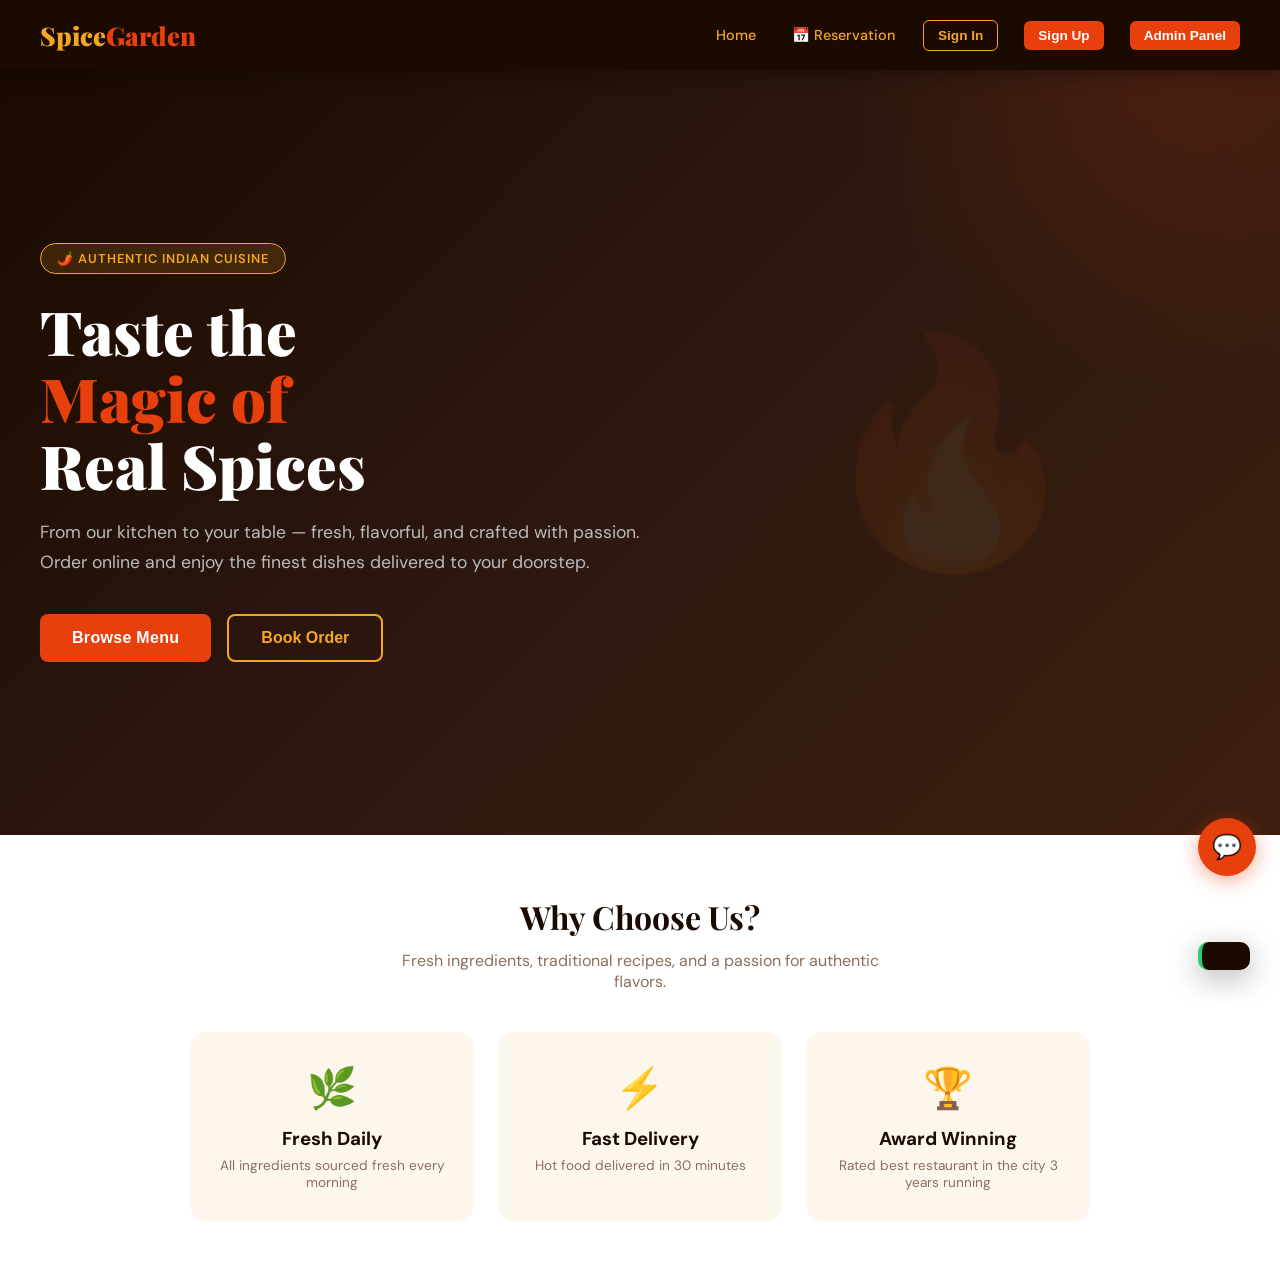
==== commit 6d9bff83: "Add files via upload" ====
--- a/index.html
+++ b/index.html
@@ -49,6 +49,7 @@
     <button id="siteNavToggle" onclick="toggleSiteNav()" style="display:none;background:none;border:none;color:var(--gold);font-size:1.6rem;cursor:pointer;padding:4px 8px;line-height:1;">☰</button>
     <div class="nav-links" id="siteNavLinks" style="display:flex;align-items:center;gap:8px;flex-wrap:nowrap;">
       <a onclick="showPage('home');closeSiteNav()" class="active" id="navHome" style="white-space:nowrap;">Home</a>
+      <a onclick="showPage('reservation');closeSiteNav()" id="navReservation" style="color:var(--gold);cursor:pointer;white-space:nowrap;">📅 Reservation</a>
       <!-- Guest buttons -->
       <div id="navGuestBtns" style="display:flex;align-items:center;gap:6px;flex-wrap:nowrap;">
         <button class="nav-btn" style="background:transparent;border:1px solid var(--gold);color:var(--gold);white-space:nowrap;padding:7px 14px;" onclick="openAuthModal('signin');closeSiteNav()">Sign In</button>
@@ -202,6 +203,18 @@
         <div id="suError" style="color:var(--danger);font-size:0.82rem;margin-top:4px;display:none;"></div>
         <button class="auth-btn" onclick="doCustomerSignUp()">Create Account →</button>
         <div class="auth-link">Already have an account? <span onclick="switchAuthTab('signin')">Sign In</span></div>
+      </div>
+      <!-- QUICK CAPTURE (Walk-in QR scan — name + WhatsApp only) -->
+      <div class="auth-form" id="formQuickCapture">
+        <div style="text-align:center;margin-bottom:16px;">
+          <div style="font-size:2rem;">🚶</div>
+          <div style="font-weight:700;font-size:1rem;margin-top:4px;" id="qcTableLabel">Welcome!</div>
+          <div style="font-size:0.8rem;color:var(--muted);margin-top:4px;">Just your name & WhatsApp number to get started</div>
+        </div>
+        <div class="form-group"><label>Your Name *</label><input type="text" id="qcName" placeholder="Enter your name"></div>
+        <div class="form-group"><label>WhatsApp Number *</label><input type="tel" id="qcWhatsapp" placeholder="10-digit WhatsApp number"></div>
+        <div id="qcError" style="color:var(--danger);font-size:0.82rem;margin-top:4px;margin-bottom:8px;display:none;"></div>
+        <button class="auth-btn" onclick="doQuickCapture()">Continue to Menu →</button>
       </div>
     </div>
   </div>
@@ -406,6 +419,36 @@
     <div class="menu-grid" id="menuGrid"></div>
   </div>
 
+  <!-- RESERVATION (Dine-In / VIP table booking only — no menu selection) -->
+  <div id="reservationPage" class="page">
+    <div class="page-header">
+      <h2>📅 Reserve a Table</h2>
+      <p>Book a Dine-In or VIP table in advance — no need to order food now</p>
+    </div>
+    <div class="order-section">
+      <div class="form-grid">
+        <div class="form-group">
+          <label>Your Name *</label>
+          <input type="text" id="resName" class="form-inp" placeholder="Enter your name" style="width:100%;padding:10px 14px;border:2px solid #e8d5c8;border-radius:8px;font-family:inherit;font-size:0.9rem;box-sizing:border-box;">
+        </div>
+        <div class="form-group">
+          <label>WhatsApp Number *</label>
+          <input type="tel" id="resWhatsapp" class="form-inp" placeholder="10-digit WhatsApp number" style="width:100%;padding:10px 14px;border:2px solid #e8d5c8;border-radius:8px;font-family:inherit;font-size:0.9rem;box-sizing:border-box;">
+        </div>
+        <div class="form-group full">
+          <label>Table Type *</label>
+          <select id="resTableType" onchange="loadReservationTables()" style="width:100%;padding:10px 14px;border:2px solid #e8d5c8;border-radius:8px;font-family:inherit;font-size:0.9rem;box-sizing:border-box;">
+            <option value="Dine-In">🪑 Dine-In</option>
+            <option value="VIP">⭐ VIP</option>
+          </select>
+        </div>
+        <!-- Relocated table-booking UI (dineInSection) goes here -->
+        <div id="reservationBookingArea" class="full"></div>
+      </div>
+      <button class="btn-primary" style="width:100%;margin-top:14px;" onclick="submitReservationOnly()">📅 Confirm Reservation</button>
+    </div>
+  </div>
+
   <!-- ORDER -->
   <div id="orderPage" class="page">
     <div class="page-header">
@@ -451,6 +494,8 @@
             <option value="Home Delivery">🚴 Home Delivery</option>
             <option value="Dine-In">🪑 Dine-In</option>
             <option value="Takeaway">🥡 Takeaway</option>
+            <option value="Walk-in">🚶 Walk-in</option>
+            <option value="VIP">⭐ VIP</option>
           </select>
         </div>
         <div class="form-group full" id="addressRow">
@@ -572,9 +617,9 @@
         <div class="form-group" id="paymentMethodRow">
           <label>💳 Payment Method</label>
           <div style="display:grid;grid-template-columns:1fr 1fr;gap:8px;margin-top:6px;" id="payMethodCards">
-            <label onclick="selectPayMethod('Cash on Delivery',this)" style="display:flex;align-items:center;gap:10px;padding:12px;border:2px solid #e8d5c8;border-radius:10px;cursor:pointer;transition:all 0.2s;background:#fff;" id="pm-cash">
-              <span style="font-size:1.5rem;">💵</span>
-              <div><div style="font-weight:700;font-size:0.88rem;">Cash</div><div style="font-size:0.72rem;color:var(--muted);">Pay on delivery</div></div>
+            <label onclick="selectPayMethod('Pay Later',this)" style="display:flex;align-items:center;gap:10px;padding:12px;border:2px solid #e8d5c8;border-radius:10px;cursor:pointer;transition:all 0.2s;background:#fff;" id="pm-cash">
+              <span style="font-size:1.5rem;">🕓</span>
+              <div><div style="font-weight:700;font-size:0.88rem;">Pay Later</div><div style="font-size:0.72rem;color:var(--muted);">QR / UPI / Cash at the table</div></div>
             </label>
             <label onclick="selectPayMethod('UPI',this)" style="display:flex;align-items:center;gap:10px;padding:12px;border:2px solid #e8d5c8;border-radius:10px;cursor:pointer;transition:all 0.2s;background:#fff;" id="pm-upi">
               <span style="font-size:1.5rem;">📱</span>
@@ -589,7 +634,7 @@
               <div><div style="font-weight:700;font-size:0.88rem;">Net Banking</div><div style="font-size:0.72rem;color:var(--muted);">Online bank transfer</div></div>
             </label>
           </div>
-          <input type="hidden" id="payMethod" value="Cash on Delivery">
+          <input type="hidden" id="payMethod" value="Pay Later">
         </div>
         <!-- Liquor Restriction Banner -->
         <div id="liquorHomeDeliveryBanner" style="display:none;background:#fce4ec;border:2px solid #ef9a9a;border-radius:10px;padding:12px 16px;margin-bottom:8px;">
@@ -3520,6 +3565,15 @@
         <div class="form-group"><label>Section / Area</label>
           <select id="tblSection"><option value="">-- Select --</option><option>Indoor</option><option>Outdoor</option><option>VIP</option><option>Bar</option><option>Terrace</option><option>Private</option></select>
         </div>
+        <div class="form-group" style="grid-column:1/-1;">
+          <label>Table Type (for QR Ordering) *</label>
+          <select id="tblOrderType">
+            <option value="Walk-in">🚶 Walk-in — anyone can scan &amp; order, name/WhatsApp asked</option>
+            <option value="Dine-In">🪑 Dine-In — reservation-based, identity known from booking</option>
+            <option value="VIP">⭐ VIP — reservation-based, identity known from booking</option>
+          </select>
+          <span style="font-size:0.75rem;color:var(--muted);">Locks the Order Type when this table's QR is scanned — customers can't change it</span>
+        </div>
         <div class="form-group" style="grid-column:1/-1;"><label>Notes</label><input type="text" id="tblNote" placeholder="Any special info..."></div>
       </div>
     </div>
@@ -5093,6 +5147,7 @@
       <div class="detail-row"><span class="detail-key">GST (5%)</span><span class="detail-val" id="confirmGST" style="color:var(--muted);"></span></div>
       <div class="detail-row" id="confirmReservRow" style="display:none;"><span class="detail-key">Reservation Charge</span><span class="detail-val" id="confirmReservCharge" style="color:var(--fire);font-weight:700;"></span></div>
       <div class="detail-row"><span class="detail-key">Grand Total</span><span class="detail-val" id="confirmTotal" style="font-weight:800;color:var(--fire);font-size:1.1rem;"></span></div>
+      <div class="detail-row" id="confirmPayStatusRow"><span class="detail-key">Payment</span><span class="detail-val" id="confirmPayStatus" style="font-weight:700;"></span></div>
     </div>
 
     <!-- Notification status -->
